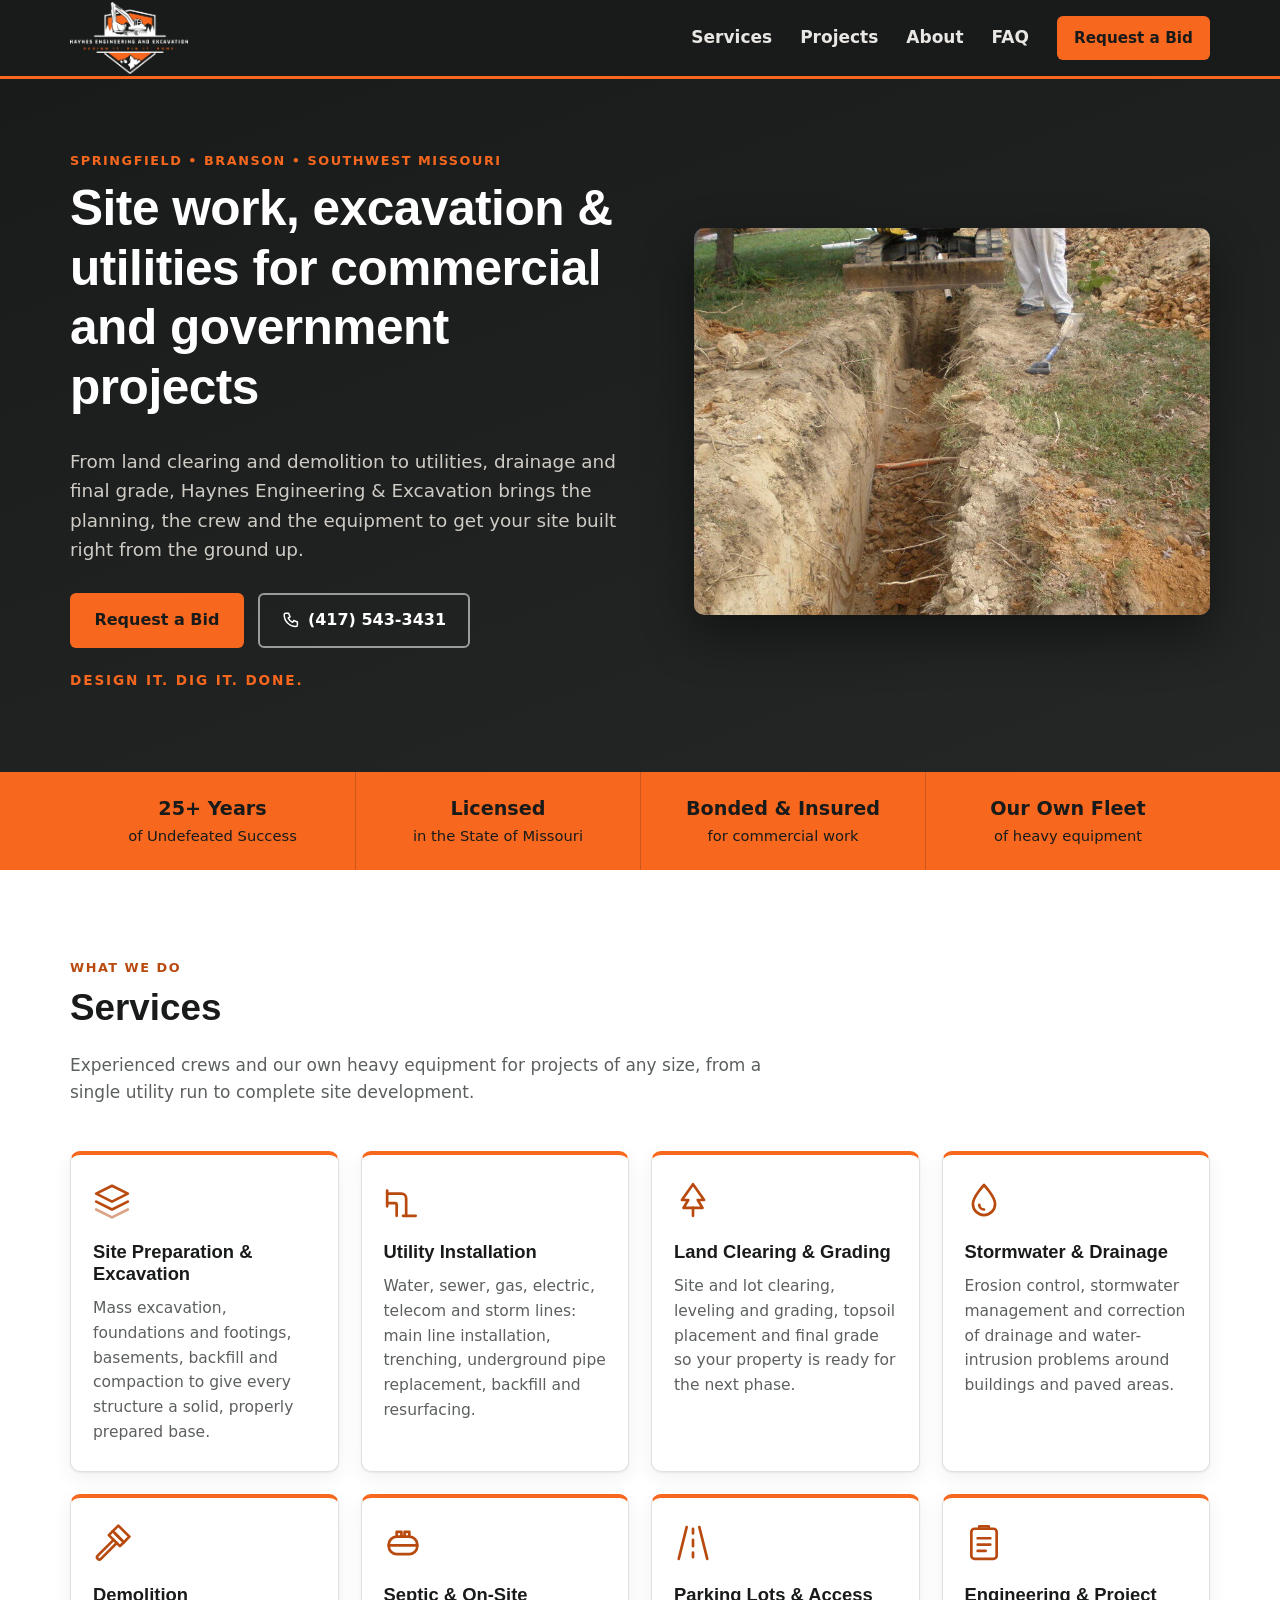
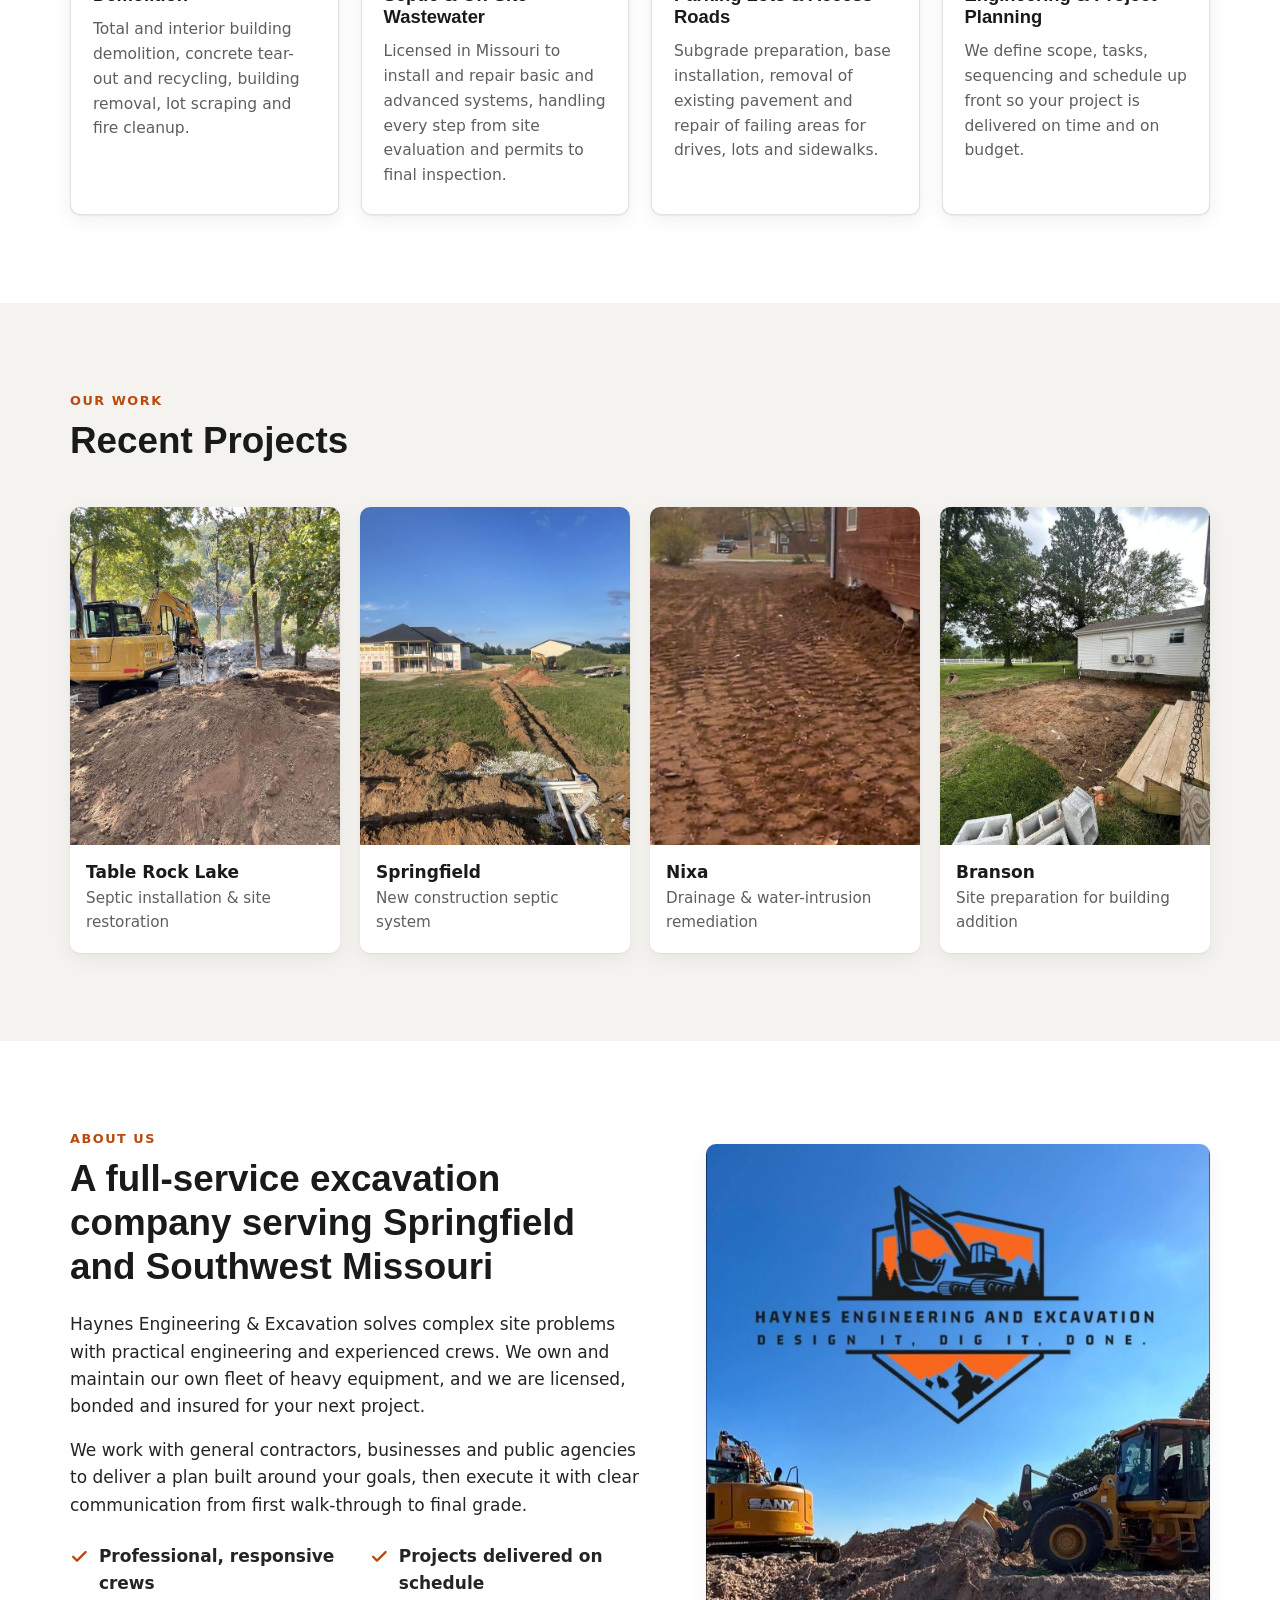
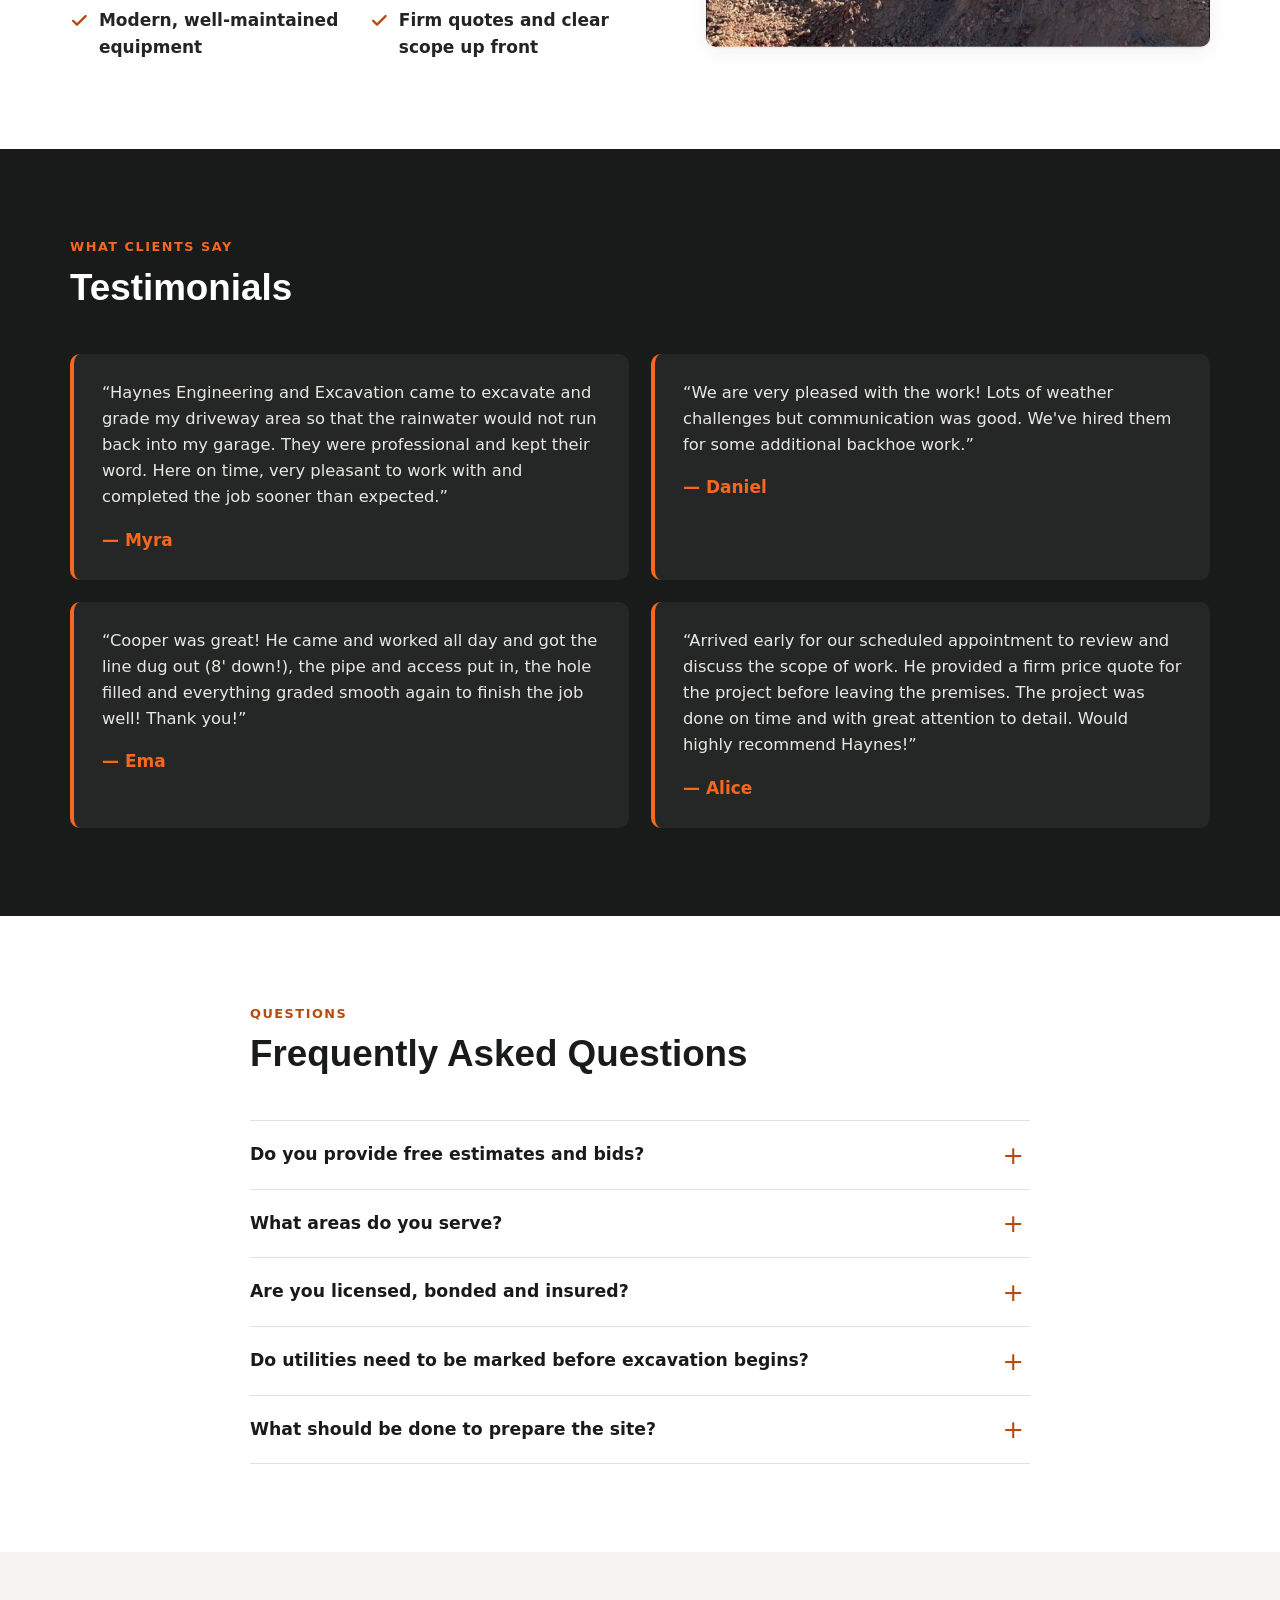
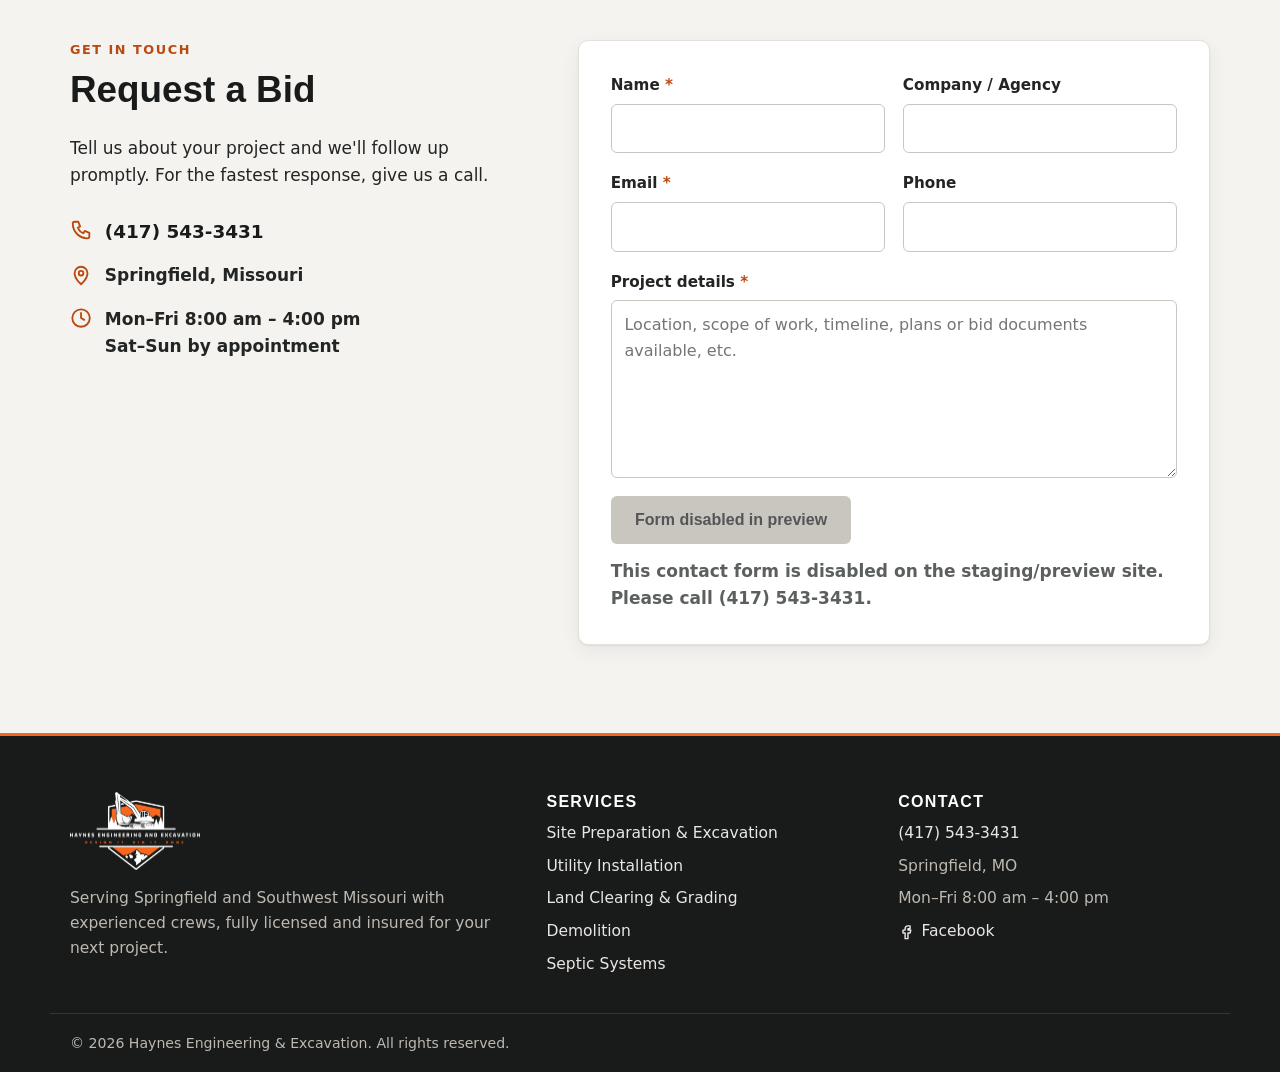
==== site/index.html @ ec3be691 "Replace README with public company profile; keep internal notes out of public files Operations notes" ====
<!doctype html>
<html lang="en">
<head>
  <meta charset="utf-8">
  <meta name="viewport" content="width=device-width, initial-scale=1">
  <!-- STAGING_HEAD -->
  <title>Haynes Engineering &amp; Excavation | Commercial Site Work &amp; Excavation, Springfield MO</title>
  <meta name="description" content="Haynes Engineering &amp; Excavation provides commercial and government site preparation, excavation, utility installation, demolition, grading, drainage and septic systems in Springfield, Branson and Southwest Missouri.">
  <link rel="canonical" href="https://haynes2e.com/">
  <meta property="og:type" content="website">
  <meta property="og:title" content="Haynes Engineering &amp; Excavation">
  <meta property="og:description" content="Commercial and government site work, excavation and utilities in Southwest Missouri. Design it. Dig it. Done.">
  <meta property="og:url" content="https://haynes2e.com/">
  <meta property="og:image" content="https://haynes2e.com/assets/img/og-image.jpg">
  <meta name="theme-color" content="#191b1a">
  <link rel="icon" href="favicon.png" type="image/png">
  <link rel="apple-touch-icon" href="assets/img/apple-touch-icon.png">
  <link rel="stylesheet" href="assets/css/style.css">
  <script type="application/ld+json">
  {
    "@context": "https://schema.org",
    "@type": "GeneralContractor",
    "name": "Haynes Engineering & Excavation",
    "url": "https://haynes2e.com/",
    "logo": "https://haynes2e.com/assets/img/logo.png",
    "telephone": "+1-417-543-3431",
    "address": {"@type": "PostalAddress", "addressLocality": "Springfield", "addressRegion": "MO", "addressCountry": "US"},
    "areaServed": ["Springfield, MO", "Branson, MO", "Southwest Missouri"],
    "openingHours": "Mo-Fr 08:00-16:00",
    "sameAs": ["https://www.facebook.com/eliteconstructionandexcavation"]
  }
  </script>
</head>
<body>
<!-- STAGING_BANNER -->
<a class="skip-link" href="#main">Skip to content</a>

<svg width="0" height="0" style="position:absolute" aria-hidden="true">
  <defs>
    <symbol id="i-layers" viewBox="0 0 24 24"><path d="M12 3 2 8l10 5 10-5-10-5Z"/><path d="m2 13 10 5 10-5"/><path d="m2 18 10 5 10-5" opacity=".5"/></symbol>
    <symbol id="i-pipe" viewBox="0 0 24 24"><path d="M2 8h9a3 3 0 0 1 3 3v11"/><path d="M2 14h5a1 1 0 0 1 1 1v7"/><path d="M2 6v10M12 22h8"/></symbol>
    <symbol id="i-tree" viewBox="0 0 24 24"><path d="M12 2 5 12h4l-3 5h12l-3-5h4L12 2Z"/><path d="M12 17v5"/></symbol>
    <symbol id="i-drop" viewBox="0 0 24 24"><path d="M12 2.5S5 10 5 14.5a7 7 0 0 0 14 0C19 10 12 2.5 12 2.5Z"/><path d="M9 15a3 3 0 0 0 3 3"/></symbol>
    <symbol id="i-hammer" viewBox="0 0 24 24"><path d="m14 6 4 4"/><path d="M12.5 4.5 16 1l7 7-3.5 3.5"/><path d="M12.5 4.5 19.5 11.5 17 14 10 7Z"/><path d="M13 10 3 20a1.4 1.4 0 0 0 2 2l10-10"/></symbol>
    <symbol id="i-tank" viewBox="0 0 24 24"><rect x="3" y="8" width="18" height="11" rx="5"/><path d="M8 8V5h3v3M13 8V5h3v3M3 13.5h18"/></symbol>
    <symbol id="i-road" viewBox="0 0 24 24"><path d="M8 2 3 22M16 2l5 20M12 3v3M12 10v4M12 18v3"/></symbol>
    <symbol id="i-plan" viewBox="0 0 24 24"><rect x="4" y="3" width="16" height="19" rx="2"/><path d="M9 3V1.5h6V3M8 9h8M8 13h8M8 17h5"/></symbol>
    <symbol id="i-phone" viewBox="0 0 24 24"><path d="M5 3h4l2 5-2.5 1.5a11 11 0 0 0 6 6L16 13l5 2v4a2 2 0 0 1-2 2A16 16 0 0 1 3 5a2 2 0 0 1 2-2Z"/></symbol>
    <symbol id="i-pin" viewBox="0 0 24 24"><path d="M12 22s7-6.5 7-12a7 7 0 0 0-14 0c0 5.5 7 12 7 12Z"/><circle cx="12" cy="10" r="2.5"/></symbol>
    <symbol id="i-clock" viewBox="0 0 24 24"><circle cx="12" cy="12" r="9.5"/><path d="M12 6.5V12l3.5 2"/></symbol>
    <symbol id="i-check" viewBox="0 0 24 24"><path d="m4 12.5 5 5L20 6.5"/></symbol>
    <symbol id="i-fb" viewBox="0 0 24 24"><path d="M14 8h3V4h-3a4 4 0 0 0-4 4v2H7v4h3v8h4v-8h3l1-4h-4V8Z"/></symbol>
  </defs>
</svg>

<header class="site-header">
  <div class="container header-inner">
    <a class="brand" href="./" aria-label="Haynes Engineering &amp; Excavation home">
      <img src="assets/img/logo-light.png" alt="Haynes Engineering and Excavation" width="160" height="96">
    </a>
    <button class="nav-toggle" aria-expanded="false" aria-controls="site-nav">
      <span class="sr-only">Menu</span><span class="bar"></span><span class="bar"></span><span class="bar"></span>
    </button>
    <nav id="site-nav" class="site-nav" aria-label="Main">
      <a href="#services">Services</a>
      <a href="#projects">Projects</a>
      <a href="#about">About</a>
      <a href="#faq">FAQ</a>
      <a href="#contact" class="btn btn-primary btn-sm">Request a Bid</a>
    </nav>
  </div>
</header>

<main id="main">

  <section class="hero">
    <div class="container hero-inner">
      <div class="hero-copy">
        <p class="eyebrow">Springfield &bull; Branson &bull; Southwest Missouri</p>
        <h1>Site work, excavation &amp; utilities for commercial and government projects</h1>
        <p class="lead">From land clearing and demolition to utilities, drainage and final grade, Haynes Engineering &amp; Excavation brings the planning, the crew and the equipment to get your site built right from the ground up.</p>
        <div class="hero-actions">
          <a href="#contact" class="btn btn-primary">Request a Bid</a>
          <a href="tel:+14175433431" class="btn btn-outline"><svg class="icon"><use href="#i-phone"/></svg>(417) 543-3431</a>
        </div>
        <p class="tagline">Design it. Dig it. Done.</p>
      </div>
      <figure class="hero-media">
        <img src="assets/img/utility-trench.jpg" alt="Haynes crew installing an underground utility line in an excavated trench" width="1000" height="623">
      </figure>
    </div>
  </section>

  <section class="stats" aria-label="Company highlights">
    <div class="container stats-grid">
      <div><strong>25+ Years</strong><span>of Undefeated Success</span></div>
      <div><strong>Licensed</strong><span>in the State of Missouri</span></div>
      <div><strong>Bonded &amp; Insured</strong><span>for commercial work</span></div>
      <div><strong>Our Own Fleet</strong><span>of heavy equipment</span></div>
    </div>
  </section>

  <section id="services" class="section">
    <div class="container">
      <header class="section-head">
        <p class="eyebrow">What We Do</p>
        <h2>Services</h2>
        <p>Experienced crews and our own heavy equipment for projects of any size, from a single utility run to complete site development.</p>
      </header>
      <div class="cards">
        <article class="card">
          <svg class="card-icon"><use href="#i-layers"/></svg>
          <h3>Site Preparation &amp; Excavation</h3>
          <p>Mass excavation, foundations and footings, basements, backfill and compaction to give every structure a solid, properly prepared base.</p>
        </article>
        <article class="card">
          <svg class="card-icon"><use href="#i-pipe"/></svg>
          <h3>Utility Installation</h3>
          <p>Water, sewer, gas, electric, telecom and storm lines: main line installation, trenching, underground pipe replacement, backfill and resurfacing.</p>
        </article>
        <article class="card">
          <svg class="card-icon"><use href="#i-tree"/></svg>
          <h3>Land Clearing &amp; Grading</h3>
          <p>Site and lot clearing, leveling and grading, topsoil placement and final grade so your property is ready for the next phase.</p>
        </article>
        <article class="card">
          <svg class="card-icon"><use href="#i-drop"/></svg>
          <h3>Stormwater &amp; Drainage</h3>
          <p>Erosion control, stormwater management and correction of drainage and water-intrusion problems around buildings and paved areas.</p>
        </article>
        <article class="card">
          <svg class="card-icon"><use href="#i-hammer"/></svg>
          <h3>Demolition</h3>
          <p>Total and interior building demolition, concrete tear-out and recycling, building removal, lot scraping and fire cleanup.</p>
        </article>
        <article class="card">
          <svg class="card-icon"><use href="#i-tank"/></svg>
          <h3>Septic &amp; On-Site Wastewater</h3>
          <p>Licensed in Missouri to install and repair basic and advanced systems, handling every step from site evaluation and permits to final inspection.</p>
        </article>
        <article class="card">
          <svg class="card-icon"><use href="#i-road"/></svg>
          <h3>Parking Lots &amp; Access Roads</h3>
          <p>Subgrade preparation, base installation, removal of existing pavement and repair of failing areas for drives, lots and sidewalks.</p>
        </article>
        <article class="card">
          <svg class="card-icon"><use href="#i-plan"/></svg>
          <h3>Engineering &amp; Project Planning</h3>
          <p>We define scope, tasks, sequencing and schedule up front so your project is delivered on time and on budget.</p>
        </article>
      </div>
    </div>
  </section>

  <section id="projects" class="section section-alt">
    <div class="container">
      <header class="section-head">
        <p class="eyebrow">Our Work</p>
        <h2>Recent Projects</h2>
      </header>
      <div class="projects">
        <figure class="project">
          <img src="assets/img/project-table-rock-lake.jpg" alt="Excavator preparing a lakeside site at Table Rock Lake" width="675" height="900" loading="lazy">
          <figcaption><strong>Table Rock Lake</strong><span>Septic installation &amp; site restoration</span></figcaption>
        </figure>
        <figure class="project">
          <img src="assets/img/project-springfield-septic.jpg" alt="Trench and piping for a new construction septic system in Springfield" width="675" height="900" loading="lazy">
          <figcaption><strong>Springfield</strong><span>New construction septic system</span></figcaption>
        </figure>
        <figure class="project">
          <img src="assets/img/project-nixa-drainage.jpg" alt="Regraded soil along a building foundation to correct drainage in Nixa" width="862" height="518" loading="lazy">
          <figcaption><strong>Nixa</strong><span>Drainage &amp; water-intrusion remediation</span></figcaption>
        </figure>
        <figure class="project">
          <img src="assets/img/project-branson-site-prep.jpg" alt="Excavated pad prepared for a building addition in Branson" width="675" height="900" loading="lazy">
          <figcaption><strong>Branson</strong><span>Site preparation for building addition</span></figcaption>
        </figure>
      </div>
    </div>
  </section>

  <section id="about" class="section">
    <div class="container about">
      <div class="about-copy">
        <p class="eyebrow">About Us</p>
        <h2>A full-service excavation company serving Springfield and Southwest Missouri</h2>
        <p>Haynes Engineering &amp; Excavation solves complex site problems with practical engineering and experienced crews. We own and maintain our own fleet of heavy equipment, and we are licensed, bonded and insured for your next project.</p>
        <p>We work with general contractors, businesses and public agencies to deliver a plan built around your goals, then execute it with clear communication from first walk-through to final grade.</p>
        <ul class="checklist">
          <li><svg class="icon"><use href="#i-check"/></svg>Professional, responsive crews</li>
          <li><svg class="icon"><use href="#i-check"/></svg>Projects delivered on schedule</li>
          <li><svg class="icon"><use href="#i-check"/></svg>Modern, well-maintained equipment</li>
          <li><svg class="icon"><use href="#i-check"/></svg>Firm quotes and clear scope up front</li>
        </ul>
      </div>
      <figure class="about-media">
        <img src="assets/img/about-crew.jpg" alt="Haynes Engineering and Excavation equipment on a job site" width="900" height="898" loading="lazy">
      </figure>
    </div>
  </section>


  <section class="section section-dark">
    <div class="container">
      <header class="section-head">
        <p class="eyebrow">What Clients Say</p>
        <h2>Testimonials</h2>
      </header>
      <div class="quotes">
        <blockquote>
          <p>Haynes Engineering and Excavation came to excavate and grade my driveway area so that the rainwater would not run back into my garage. They were professional and kept their word. Here on time, very pleasant to work with and completed the job sooner than expected.</p>
          <footer>Myra</footer>
        </blockquote>
        <blockquote>
          <p>We are very pleased with the work! Lots of weather challenges but communication was good. We've hired them for some additional backhoe work.</p>
          <footer>Daniel</footer>
        </blockquote>
        <blockquote>
          <p>Cooper was great! He came and worked all day and got the line dug out (8' down!), the pipe and access put in, the hole filled and everything graded smooth again to finish the job well! Thank you!</p>
          <footer>Ema</footer>
        </blockquote>
        <blockquote>
          <p>Arrived early for our scheduled appointment to review and discuss the scope of work. He provided a firm price quote for the project before leaving the premises. The project was done on time and with great attention to detail. Would highly recommend Haynes!</p>
          <footer>Alice</footer>
        </blockquote>
      </div>
    </div>
  </section>

  <section id="faq" class="section">
    <div class="container narrow">
      <header class="section-head">
        <p class="eyebrow">Questions</p>
        <h2>Frequently Asked Questions</h2>
      </header>
      <details>
        <summary>Do you provide free estimates and bids?</summary>
        <p>Yes. We'll review your plans or walk the site, help define what's needed and how long it will take, and provide a firm quote.</p>
      </details>
      <details>
        <summary>What areas do you serve?</summary>
        <p>We're based in Springfield, Missouri and work throughout Springfield, Branson and the surrounding counties of Southwest Missouri.</p>
      </details>
      <details>
        <summary>Are you licensed, bonded and insured?</summary>
        <p>Yes. We are licensed in the State of Missouri, including for basic and advanced septic systems, and we are bonded and insured.</p>
      </details>
      <details>
        <summary>Do utilities need to be marked before excavation begins?</summary>
        <p>We coordinate utility locates through Missouri 811 before any digging. Private utilities that 811 does not mark, such as private electric, irrigation or low-voltage lines, should be identified by the property owner. Let us know about them ahead of time so the project stays on schedule.</p>
      </details>
      <details>
        <summary>What should be done to prepare the site?</summary>
        <p>Make the work area as accessible as possible, remove materials or objects that could be in the way, and share any known underground lines or structures with us before work begins.</p>
      </details>
    </div>
  </section>

  <section id="contact" class="section section-alt">
    <div class="container contact">
      <div class="contact-info">
        <p class="eyebrow">Get In Touch</p>
        <h2>Request a Bid</h2>
        <p>Tell us about your project and we'll follow up promptly. For the fastest response, give us a call.</p>
        <ul class="info-list">
          <li><svg class="icon"><use href="#i-phone"/></svg><a href="tel:+14175433431">(417) 543-3431</a></li>
          <li><svg class="icon"><use href="#i-pin"/></svg>Springfield, Missouri</li>
          <li><svg class="icon"><use href="#i-clock"/></svg><span>Mon&ndash;Fri 8:00 am &ndash; 4:00 pm<br>Sat&ndash;Sun by appointment</span></li>
        </ul>
      </div>

      <form id="contact-form" class="contact-form" action="https://api.web3forms.com/submit" method="POST" data-access-key="__WEB3FORMS_ACCESS_KEY__" novalidate>
        <input type="hidden" name="access_key" value="">
        <input type="hidden" name="subject" value="New inquiry from haynes2e.com">
        <input type="hidden" name="from_name" value="haynes2e.com website">
        <!-- Honeypot: real visitors never see or fill this field. -->
        <div class="hp" aria-hidden="true">
          <label>Leave this empty <input type="checkbox" name="botcheck" tabindex="-1" autocomplete="off"></label>
        </div>

        <div class="field-row">
          <div class="field">
            <label for="f-name">Name <span aria-hidden="true">*</span></label>
            <input id="f-name" name="name" type="text" autocomplete="name" required maxlength="100">
          </div>
          <div class="field">
            <label for="f-company">Company / Agency</label>
            <input id="f-company" name="company" type="text" autocomplete="organization" maxlength="150">
          </div>
        </div>
        <div class="field-row">
          <div class="field">
            <label for="f-email">Email <span aria-hidden="true">*</span></label>
            <input id="f-email" name="email" type="email" autocomplete="email" required maxlength="150">
          </div>
          <div class="field">
            <label for="f-phone">Phone</label>
            <input id="f-phone" name="phone" type="tel" autocomplete="tel" maxlength="30">
          </div>
        </div>
        <div class="field">
          <label for="f-message">Project details <span aria-hidden="true">*</span></label>
          <textarea id="f-message" name="message" rows="6" required maxlength="5000" placeholder="Location, scope of work, timeline, plans or bid documents available, etc."></textarea>
        </div>
        <button type="submit" class="btn btn-primary">Send Message</button>
        <p class="form-status" role="status" aria-live="polite"></p>
      </form>
    </div>
  </section>

</main>

<footer class="site-footer">
  <div class="container footer-inner">
    <div>
      <img src="assets/img/logo-light.png" alt="Haynes Engineering and Excavation" width="140" height="84" loading="lazy">
      <p>Serving Springfield and Southwest Missouri with experienced crews, fully licensed and insured for your next project.</p>
    </div>
    <div>
      <h3>Services</h3>
      <ul>
        <li><a href="#services">Site Preparation &amp; Excavation</a></li>
        <li><a href="#services">Utility Installation</a></li>
        <li><a href="#services">Land Clearing &amp; Grading</a></li>
        <li><a href="#services">Demolition</a></li>
        <li><a href="#services">Septic Systems</a></li>
      </ul>
    </div>
    <div>
      <h3>Contact</h3>
      <ul>
        <li><a href="tel:+14175433431">(417) 543-3431</a></li>
        <li>Springfield, MO</li>
        <li>Mon&ndash;Fri 8:00 am &ndash; 4:00 pm</li>
        <li><a href="https://www.facebook.com/eliteconstructionandexcavation" rel="noopener" target="_blank"><svg class="icon"><use href="#i-fb"/></svg>Facebook</a></li>
      </ul>
    </div>
  </div>
  <div class="container footer-bottom">
    <p>&copy; <span id="year">2026</span> Haynes Engineering &amp; Excavation. All rights reserved.</p>
  </div>
</footer>

<script src="assets/js/main.js" defer></script>
</body>
</html>
---- site/assets/css/style.css ----
/* Haynes Engineering & Excavation */
:root {
  --orange: #f7671e;
  --orange-dark: #b94a0f;     /* accessible orange for text on light backgrounds */
  --charcoal: #191b1a;
  --charcoal-2: #242725;
  --ink: #222524;
  --muted: #5b605d;
  --line: #e3e1dc;
  --bg: #ffffff;
  --bg-alt: #f5f3ef;
  --radius: 10px;
  --shadow: 0 1px 2px rgba(0,0,0,.06), 0 6px 20px rgba(0,0,0,.06);
  --font: system-ui, -apple-system, "Segoe UI", Roboto, "Helvetica Neue", Arial, sans-serif;
  --font-head: "Segoe UI", Roboto, "Helvetica Neue", Arial, system-ui, sans-serif;
}

*, *::before, *::after { box-sizing: border-box; }
html { scroll-behavior: smooth; scroll-padding-top: 84px; -webkit-text-size-adjust: 100%; }
body {
  margin: 0;
  font-family: var(--font);
  font-size: 1.0625rem;
  line-height: 1.6;
  color: var(--ink);
  background: var(--bg);
}
img { max-width: 100%; height: auto; display: block; }
a { color: var(--orange-dark); }
a:hover { color: var(--charcoal); }
h1, h2, h3 { font-family: var(--font-head); line-height: 1.2; margin: 0 0 .6em; color: var(--charcoal); }
h1 { font-size: clamp(2rem, 4.2vw, 3.1rem); font-weight: 800; letter-spacing: -.01em; }
h2 { font-size: clamp(1.6rem, 3vw, 2.3rem); font-weight: 800; }
h3 { font-size: 1.15rem; font-weight: 700; }
p { margin: 0 0 1em; }

.container { width: 100%; max-width: 1180px; margin: 0 auto; padding: 0 20px; }
.narrow { max-width: 820px; }
.sr-only, .hp {
  position: absolute !important; width: 1px; height: 1px; padding: 0; margin: -1px;
  overflow: hidden; clip: rect(0 0 0 0); white-space: nowrap; border: 0;
}
.skip-link { position: absolute; left: -9999px; top: 0; background: var(--orange); color: var(--charcoal); padding: 8px 14px; z-index: 100; }
.skip-link:focus { left: 8px; top: 8px; }
:focus-visible { outline: 3px solid var(--orange); outline-offset: 2px; }

.icon { width: 1.1em; height: 1.1em; flex: none; fill: none; stroke: currentColor; stroke-width: 2; stroke-linecap: round; stroke-linejoin: round; vertical-align: -.15em; }

/* Buttons */
.btn {
  display: inline-flex; align-items: center; gap: .5em;
  padding: .8em 1.4em; border-radius: 6px; border: 2px solid transparent;
  font-weight: 700; font-size: 1rem; text-decoration: none; cursor: pointer;
  transition: background-color .15s, color .15s, border-color .15s;
}
.btn-sm { padding: .5em 1em; font-size: .95rem; }
.btn-primary { background: var(--orange); color: var(--charcoal); }
.btn-primary:hover { background: #ff8240; color: var(--charcoal); }
.btn-primary:disabled { background: #c9c6c0; color: #555; cursor: not-allowed; }
.btn-outline { border-color: rgba(255,255,255,.55); color: #fff; }
.btn-outline:hover { border-color: #fff; background: rgba(255,255,255,.08); color: #fff; }
.btn-outline-dark { border-color: var(--charcoal); color: var(--charcoal); }

.eyebrow {
  text-transform: uppercase; letter-spacing: .12em; font-size: .8rem; font-weight: 700;
  color: var(--orange-dark); margin-bottom: .6em;
}

/* Header */
.site-header {
  position: sticky; top: 0; z-index: 50;
  background: var(--charcoal); border-bottom: 3px solid var(--orange);
}
.header-inner { display: flex; align-items: center; justify-content: space-between; min-height: 76px; gap: 16px; }
.brand img { width: 118px; height: auto; }
.site-nav { display: flex; align-items: center; gap: 28px; }
.site-nav a:not(.btn) { color: #e9e7e3; text-decoration: none; font-weight: 600; }
.site-nav a:not(.btn):hover { color: var(--orange); }
.nav-toggle { display: none; background: none; border: 0; padding: 10px; cursor: pointer; }
.nav-toggle .bar { display: block; width: 26px; height: 3px; margin: 5px 0; background: #fff; border-radius: 2px; transition: transform .2s, opacity .2s; }
.nav-toggle[aria-expanded="true"] .bar:nth-child(2) { transform: translateY(8px) rotate(45deg); }
.nav-toggle[aria-expanded="true"] .bar:nth-child(3) { opacity: 0; }
.nav-toggle[aria-expanded="true"] .bar:nth-child(4) { transform: translateY(-8px) rotate(-45deg); }

/* Hero */
.hero { background: linear-gradient(160deg, var(--charcoal) 0%, var(--charcoal-2) 100%); color: #e9e7e3; padding: 72px 0 80px; }
.hero h1 { color: #fff; }
.hero .eyebrow { color: var(--orange); }
.hero-inner { display: grid; grid-template-columns: 1.1fr 1fr; gap: 56px; align-items: center; }
.lead { font-size: 1.15rem; color: #cfccc6; max-width: 38em; }
.hero-actions { display: flex; flex-wrap: wrap; gap: 14px; margin: 28px 0 22px; }
.tagline { font-weight: 700; letter-spacing: .14em; text-transform: uppercase; font-size: .85rem; color: var(--orange); margin: 0; }
.hero-media { margin: 0; }
.hero-media img { border-radius: var(--radius); box-shadow: 0 20px 50px rgba(0,0,0,.45); aspect-ratio: 4/3; object-fit: cover; width: 100%; }

/* Stats */
.stats { background: var(--orange); color: var(--charcoal); }
.stats-grid { display: grid; grid-template-columns: repeat(4, 1fr); }
.stats-grid > div { padding: 22px 16px; text-align: center; display: flex; flex-direction: column; }
.stats-grid > div + div { border-left: 1px solid rgba(25,27,26,.2); }
.stats strong { font-size: 1.2rem; font-weight: 800; }
.stats span { font-size: .92rem; }

/* Sections */
.section { padding: 88px 0; }
.section-alt { background: var(--bg-alt); }
.section-dark { background: var(--charcoal); color: #dedbd5; }
.section-dark h2 { color: #fff; }
.section-dark .eyebrow { color: var(--orange); }
.section-head { max-width: 720px; margin-bottom: 44px; }
.section-head p:last-child { color: var(--muted); }
.section-dark .section-head p:last-child { color: #bdb9b2; }

/* Service cards */
.cards { display: grid; grid-template-columns: repeat(4, 1fr); gap: 22px; }
.card {
  background: #fff; border: 1px solid var(--line); border-top: 4px solid var(--orange);
  border-radius: var(--radius); padding: 26px 22px; box-shadow: var(--shadow);
}
.card-icon { width: 38px; height: 38px; fill: none; stroke: var(--orange-dark); stroke-width: 1.7; stroke-linecap: round; stroke-linejoin: round; margin-bottom: 14px; }
.card p { color: var(--muted); font-size: .97rem; margin: 0; }

/* Projects */
.projects { display: grid; grid-template-columns: repeat(4, 1fr); gap: 20px; }
.project { margin: 0; background: #fff; border-radius: var(--radius); overflow: hidden; box-shadow: var(--shadow); }
.project img { aspect-ratio: 4/5; object-fit: cover; width: 100%; }
.project figcaption { padding: 14px 16px 18px; display: flex; flex-direction: column; }
.project figcaption strong { color: var(--charcoal); }
.project figcaption span { color: var(--muted); font-size: .95rem; }

/* About */
.about { display: grid; grid-template-columns: 1.15fr 1fr; gap: 56px; align-items: center; }
.about-media { margin: 0; }
.about-media img { border-radius: var(--radius); box-shadow: var(--shadow); }
.checklist { list-style: none; padding: 0; margin: 24px 0 0; display: grid; grid-template-columns: 1fr 1fr; gap: 10px 20px; }
.checklist li { display: flex; gap: .6em; align-items: flex-start; font-weight: 600; }
.checklist .icon { color: var(--orange-dark); stroke-width: 3; margin-top: .25em; }

/* Credentials (future) */
.credentials { display: grid; grid-template-columns: repeat(auto-fit, minmax(240px, 1fr)); gap: 16px; margin: 0 0 28px; }
.credentials div { background: #fff; border: 1px solid var(--line); border-radius: var(--radius); padding: 16px 18px; }
.credentials dt { font-weight: 700; font-size: .85rem; text-transform: uppercase; letter-spacing: .06em; color: var(--muted); }
.credentials dd { margin: 4px 0 0; font-weight: 600; }

/* Testimonials */
.quotes { display: grid; grid-template-columns: repeat(2, 1fr); gap: 22px; }
.quotes blockquote {
  margin: 0; padding: 26px 28px; background: var(--charcoal-2);
  border-left: 4px solid var(--orange); border-radius: var(--radius);
}
.quotes p { color: #e9e7e3; font-size: 1.02rem; }
.quotes p::before { content: "\201C"; }
.quotes p::after { content: "\201D"; }
.quotes footer { color: var(--orange); font-weight: 700; }
.quotes footer::before { content: "\2014\00a0"; }

/* FAQ */
details { border-bottom: 1px solid var(--line); }
details:first-of-type { border-top: 1px solid var(--line); }
summary {
  cursor: pointer; list-style: none; padding: 20px 40px 20px 0; position: relative;
  font-weight: 700; font-size: 1.08rem; color: var(--charcoal);
}
summary::-webkit-details-marker { display: none; }
summary::after {
  content: "+"; position: absolute; right: 6px; top: 50%; transform: translateY(-50%);
  font-size: 1.6rem; font-weight: 400; color: var(--orange-dark);
}
details[open] summary::after { content: "\2212"; }
details p { color: var(--muted); padding-right: 40px; }

/* Contact */
.contact { display: grid; grid-template-columns: 1fr 1.4fr; gap: 56px; align-items: start; }
.info-list { list-style: none; padding: 0; margin: 28px 0 0; display: grid; gap: 16px; }
.info-list li { display: flex; gap: .75em; align-items: flex-start; font-weight: 600; }
.info-list .icon { color: var(--orange-dark); width: 1.3em; height: 1.3em; margin-top: .1em; }
.info-list a { color: var(--charcoal); text-decoration: none; font-size: 1.15rem; }
.info-list a:hover { color: var(--orange-dark); }
.contact-form {
  background: #fff; border-radius: var(--radius); padding: 32px; box-shadow: var(--shadow);
  border: 1px solid var(--line);
}
.field-row { display: grid; grid-template-columns: 1fr 1fr; gap: 18px; }
.field { margin-bottom: 18px; display: flex; flex-direction: column; }
.field label { font-weight: 600; font-size: .95rem; margin-bottom: 6px; }
.field label span { color: var(--orange-dark); }
.field input, .field textarea {
  font: inherit; font-size: 1rem; padding: .7em .8em; border: 1px solid #c9c6c0; border-radius: 6px;
  background: #fff; color: var(--ink); width: 100%;
}
.field input:focus, .field textarea:focus { outline: none; border-color: var(--orange-dark); box-shadow: 0 0 0 3px rgba(247,103,30,.25); }
.field textarea { resize: vertical; min-height: 140px; }
.field .invalid { border-color: #b3261e; }
.form-status { margin: 14px 0 0; font-weight: 600; min-height: 1.5em; }
.form-status.ok { color: #1f6f3a; }
.form-status.err { color: #b3261e; }
.form-status.note { color: var(--muted); }

/* Footer */
.site-footer { background: var(--charcoal); color: #bdb9b2; padding: 56px 0 0; font-size: .97rem; border-top: 3px solid var(--orange); }
.footer-inner { display: grid; grid-template-columns: 1.4fr 1fr 1fr; gap: 40px; padding-bottom: 36px; }
.site-footer img { width: 130px; margin-bottom: 16px; }
.site-footer h3 { color: #fff; font-size: 1rem; text-transform: uppercase; letter-spacing: .08em; }
.site-footer ul { list-style: none; padding: 0; margin: 0; display: grid; gap: 8px; }
.site-footer a { color: #e9e7e3; text-decoration: none; display: inline-flex; align-items: center; gap: .4em; }
.site-footer a:hover { color: var(--orange); }
.footer-bottom { border-top: 1px solid #333634; padding: 18px 20px; }
.footer-bottom p { margin: 0; font-size: .88rem; }

/* Staging banner (only injected on the staging site) */
.staging-banner {
  background: repeating-linear-gradient(45deg, #ffd23f, #ffd23f 14px, #f5c400 14px, #f5c400 28px);
  color: #111; text-align: center; font-weight: 700; padding: 8px 16px; font-size: .9rem;
}

/* Responsive */
@media (max-width: 1024px) {
  .cards { grid-template-columns: repeat(2, 1fr); }
  .projects { grid-template-columns: repeat(2, 1fr); }
}
@media (max-width: 860px) {
  .nav-toggle { display: block; }
  .site-nav {
    display: none; position: absolute; left: 0; right: 0; top: 100%;
    flex-direction: column; align-items: stretch; gap: 0;
    background: var(--charcoal); border-bottom: 3px solid var(--orange); padding: 8px 20px 20px;
  }
  .site-nav.open { display: flex; }
  .site-nav a:not(.btn) { padding: 12px 0; border-bottom: 1px solid #333634; }
  .site-nav .btn { margin-top: 14px; justify-content: center; }
  .header-inner { position: relative; }
  .hero { padding: 48px 0 56px; }
  .hero-inner, .about, .contact { grid-template-columns: 1fr; gap: 36px; }
  .stats-grid { grid-template-columns: repeat(2, 1fr); }
  .stats-grid > div:nth-child(3) { border-left: 0; }
  .stats-grid > div:nth-child(n+3) { border-top: 1px solid rgba(25,27,26,.2); }
  .quotes { grid-template-columns: 1fr; }
  .footer-inner { grid-template-columns: 1fr; gap: 28px; }
  .section { padding: 64px 0; }
}
@media (max-width: 560px) {
  .container { padding: 0 16px; }
  .cards, .projects, .checklist, .field-row { grid-template-columns: 1fr; }
  .field-row { gap: 0; }
  .contact-form { padding: 22px 18px; }
  .hero-actions .btn { flex: 1 1 100%; justify-content: center; }
}
@media (prefers-reduced-motion: reduce) {
  html { scroll-behavior: auto; }
  * { transition: none !important; }
}
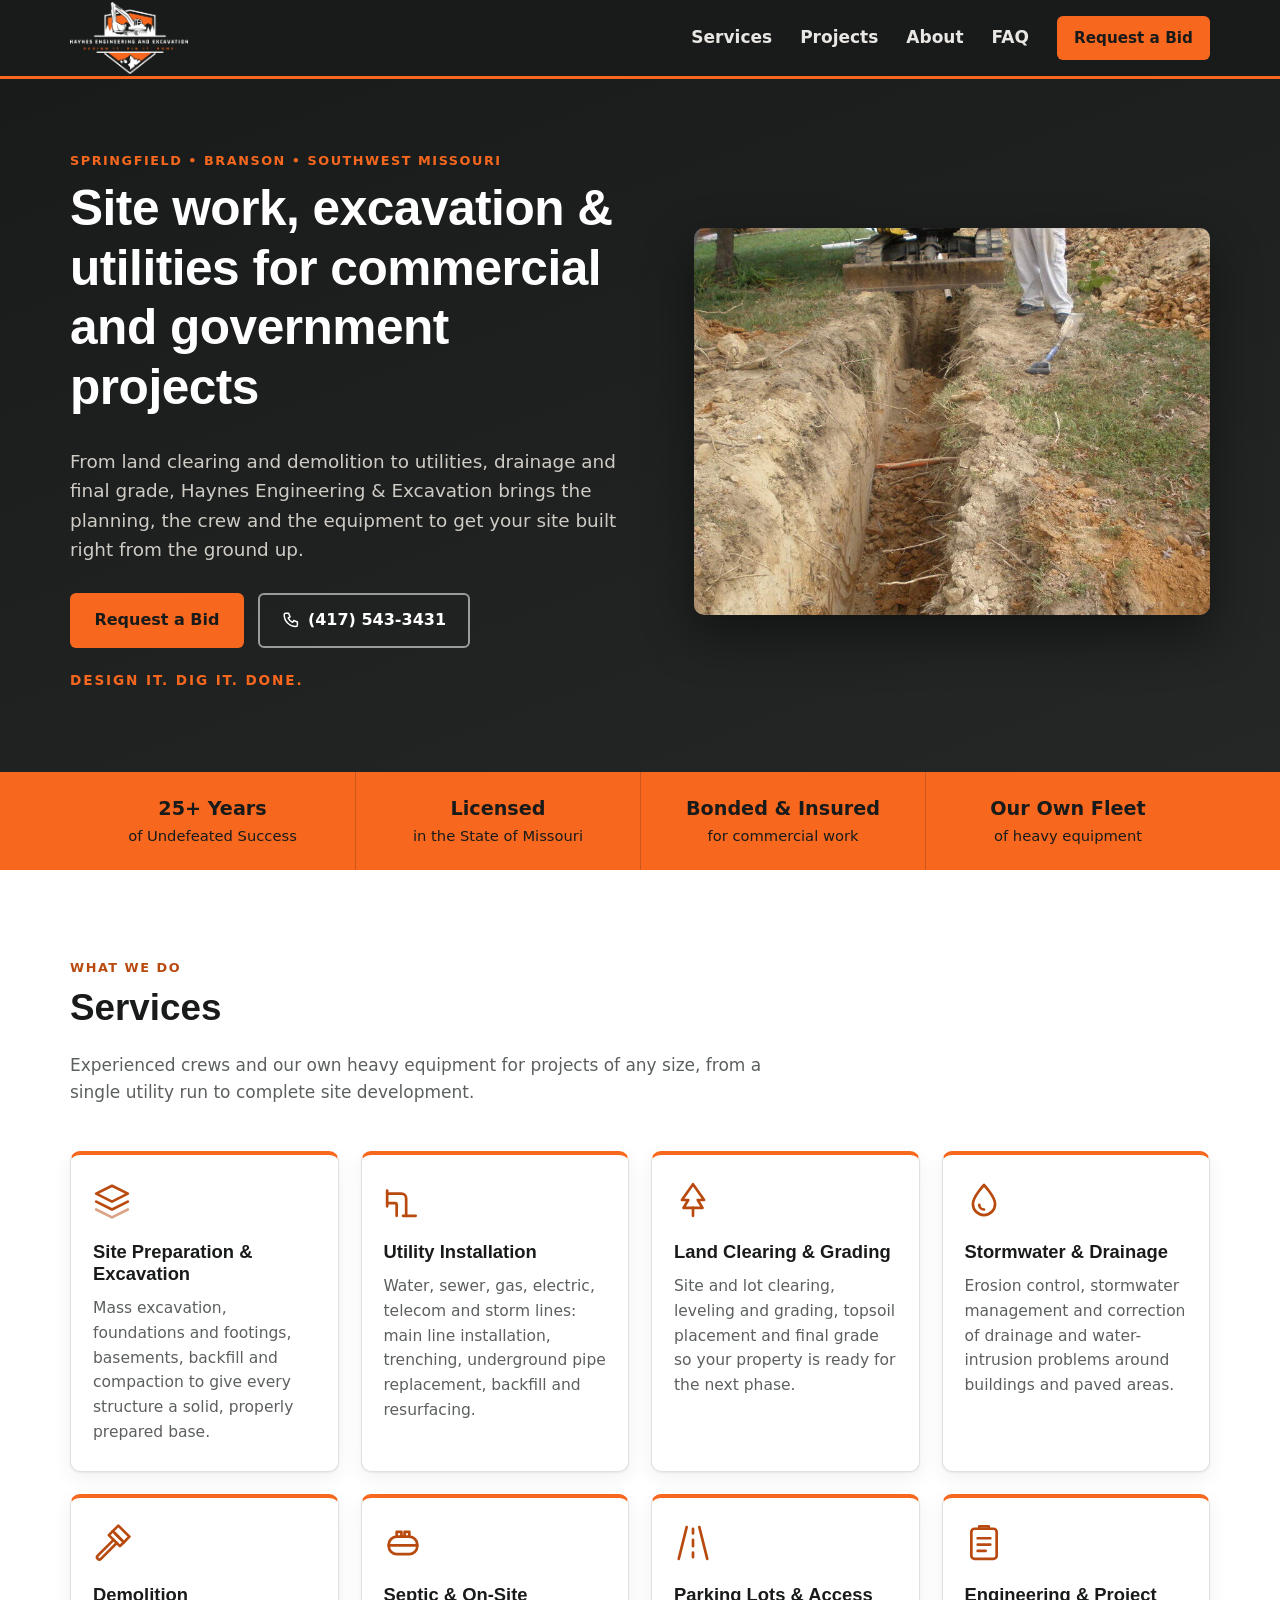
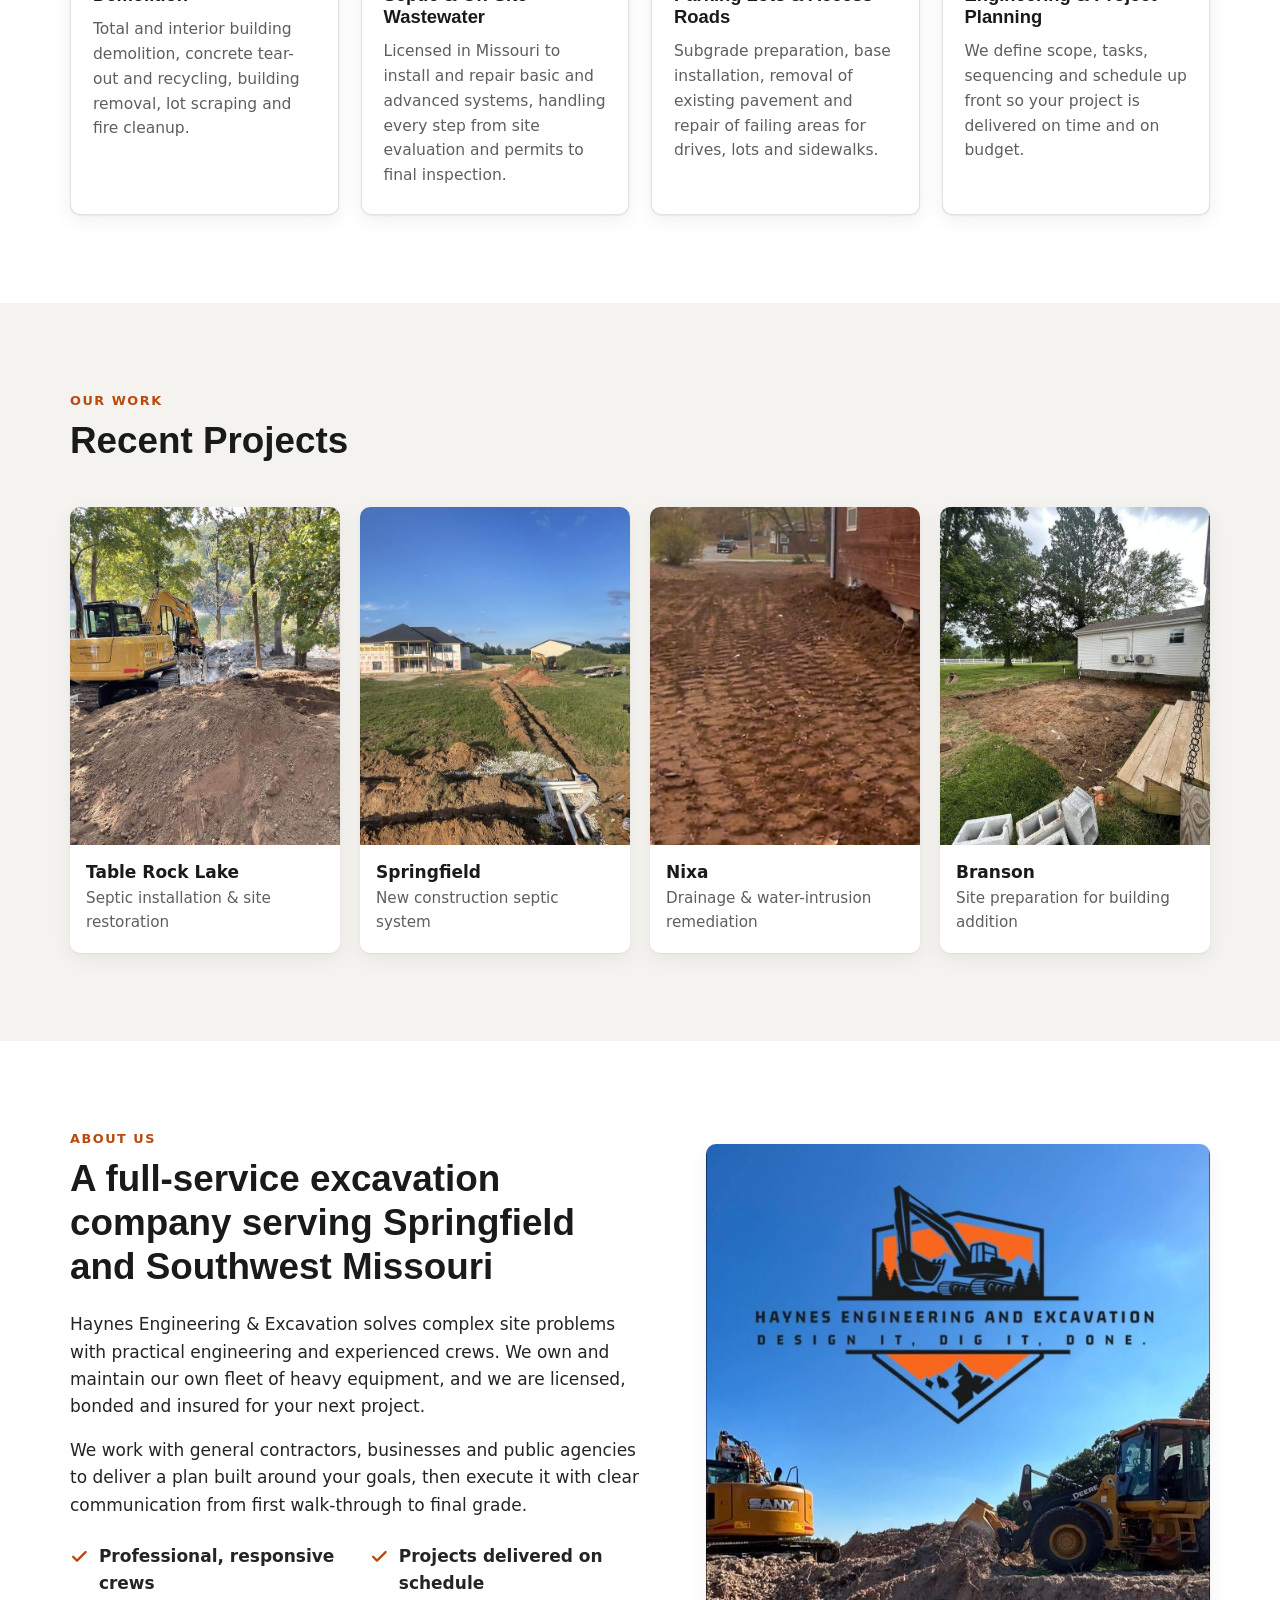
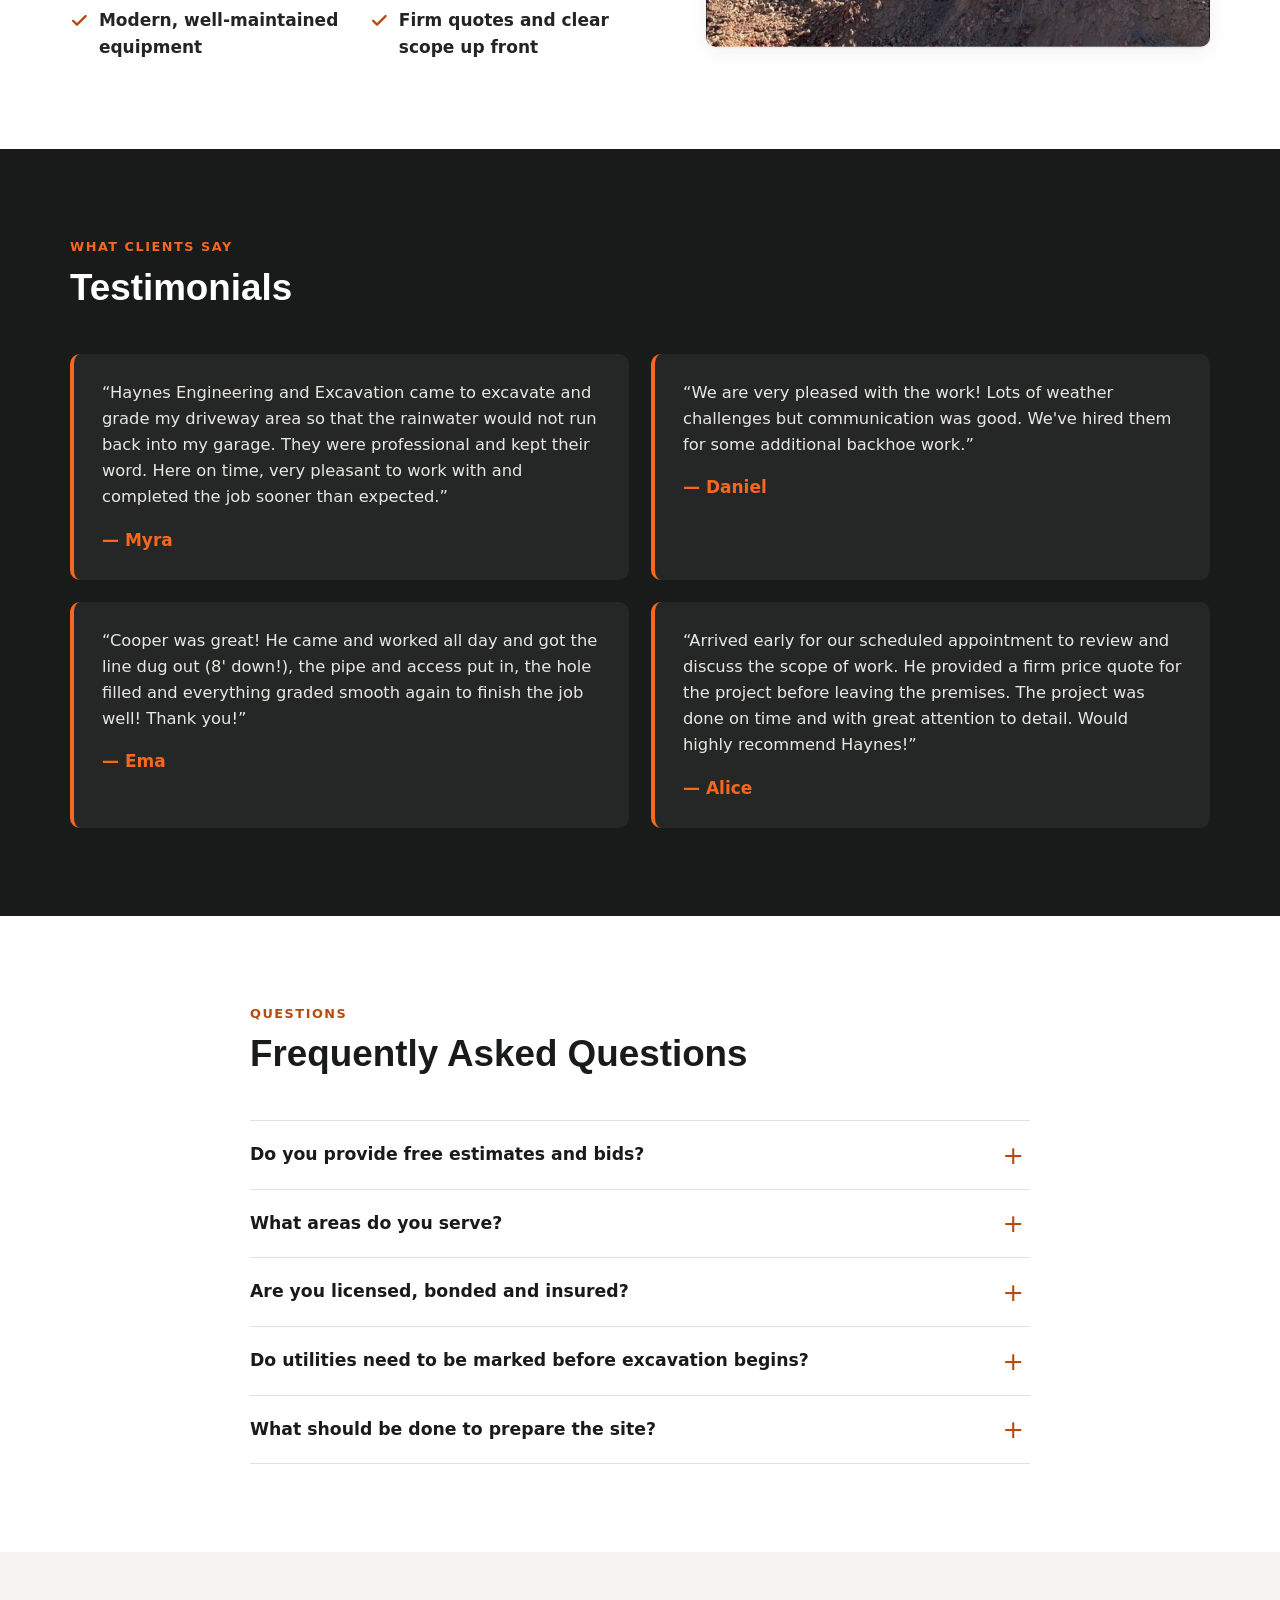
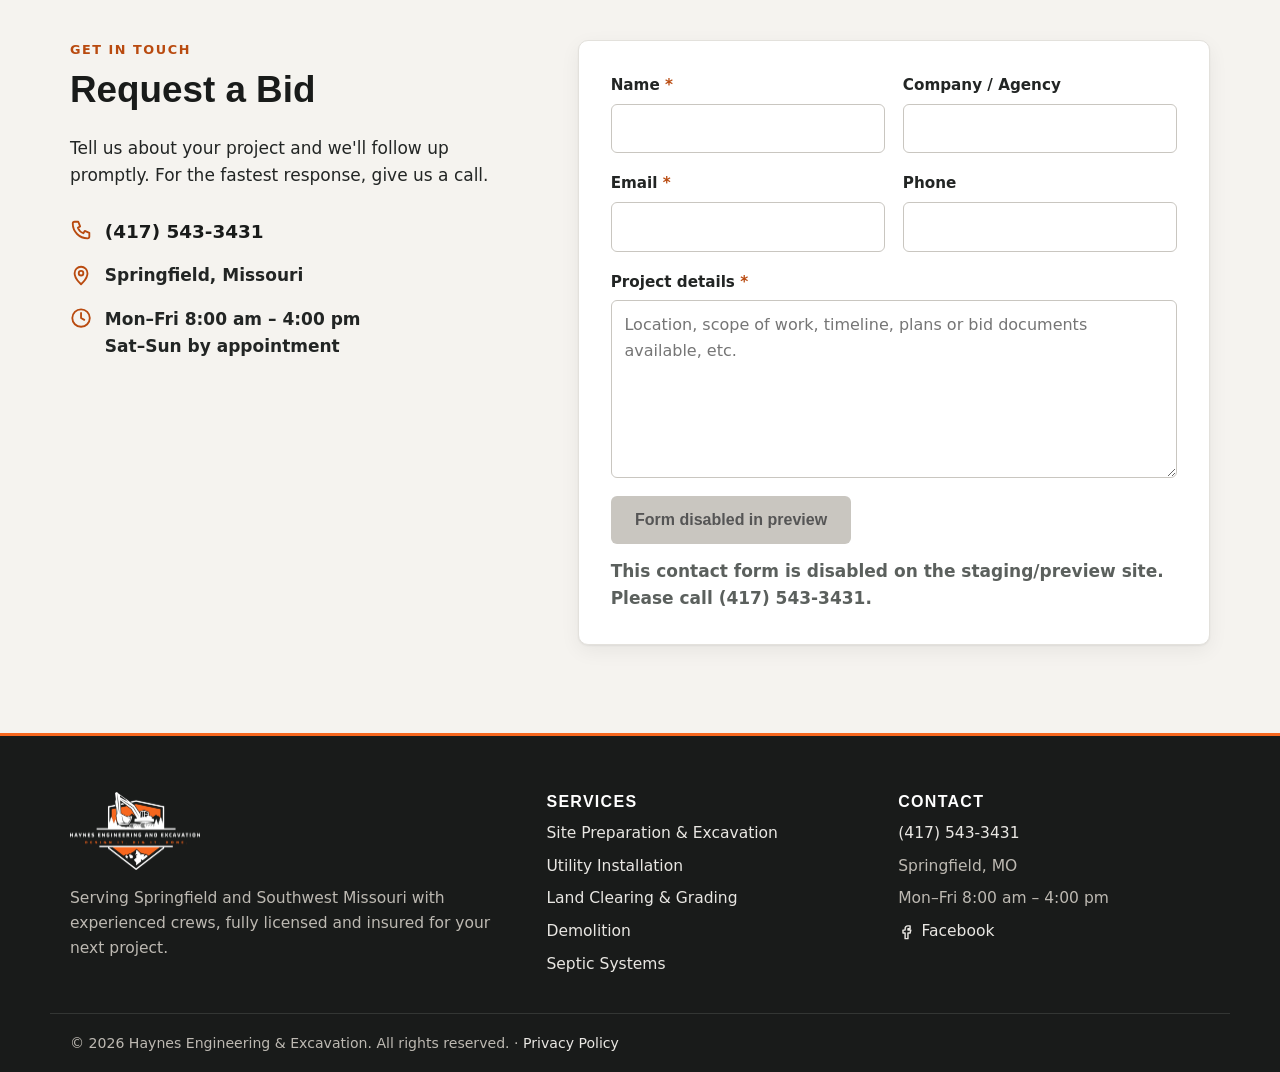
==== commit 9d7700ed: "Add SEO groundwork: sitemap, social cards, privacy page, production-only GA4 - sitemap.xml and Sitem" ====
--- a/site/index.html
+++ b/site/index.html
@@ -4,14 +4,24 @@
   <meta charset="utf-8">
   <meta name="viewport" content="width=device-width, initial-scale=1">
   <!-- STAGING_HEAD -->
+  <!-- GA4 -->
   <title>Haynes Engineering &amp; Excavation | Commercial Site Work &amp; Excavation, Springfield MO</title>
   <meta name="description" content="Haynes Engineering &amp; Excavation provides commercial and government site preparation, excavation, utility installation, demolition, grading, drainage and septic systems in Springfield, Branson and Southwest Missouri.">
   <link rel="canonical" href="https://haynes2e.com/">
   <meta property="og:type" content="website">
+  <meta property="og:site_name" content="Haynes Engineering &amp; Excavation">
+  <meta property="og:locale" content="en_US">
   <meta property="og:title" content="Haynes Engineering &amp; Excavation">
   <meta property="og:description" content="Commercial and government site work, excavation and utilities in Southwest Missouri. Design it. Dig it. Done.">
   <meta property="og:url" content="https://haynes2e.com/">
   <meta property="og:image" content="https://haynes2e.com/assets/img/og-image.jpg">
+  <meta property="og:image:width" content="1200">
+  <meta property="og:image:height" content="630">
+  <meta property="og:image:alt" content="Haynes Engineering and Excavation logo over heavy equipment on a job site">
+  <meta name="twitter:card" content="summary_large_image">
+  <meta name="twitter:title" content="Haynes Engineering &amp; Excavation">
+  <meta name="twitter:description" content="Commercial and government site work, excavation and utilities in Southwest Missouri.">
+  <meta name="twitter:image" content="https://haynes2e.com/assets/img/og-image.jpg">
   <meta name="theme-color" content="#191b1a">
   <link rel="icon" href="favicon.png" type="image/png">
   <link rel="apple-touch-icon" href="assets/img/apple-touch-icon.png">
@@ -337,7 +347,7 @@
     </div>
   </div>
   <div class="container footer-bottom">
-    <p>&copy; <span id="year">2026</span> Haynes Engineering &amp; Excavation. All rights reserved.</p>
+    <p>&copy; <span id="year">2026</span> Haynes Engineering &amp; Excavation. All rights reserved. &middot; <a href="privacy.html">Privacy Policy</a></p>
   </div>
 </footer>
 
--- a/site/assets/css/style.css
+++ b/site/assets/css/style.css
@@ -207,6 +207,13 @@
 .footer-bottom { border-top: 1px solid #333634; padding: 18px 20px; }
 .footer-bottom p { margin: 0; font-size: .88rem; }
 
+/* Simple content pages (privacy) */
+.prose h1 { font-size: clamp(1.9rem, 3.4vw, 2.6rem); }
+.prose h2 { font-size: 1.35rem; margin-top: 1.8em; }
+.prose .muted { color: var(--muted); }
+.site-footer .footer-bottom:first-child { border-top: 0; padding-top: 0; }
+.site-footer:has(.footer-bottom:first-child) { padding-top: 18px; }
+
 /* Staging banner (only injected on the staging site) */
 .staging-banner {
   background: repeating-linear-gradient(45deg, #ffd23f, #ffd23f 14px, #f5c400 14px, #f5c400 28px);
@@ -226,6 +233,9 @@
     background: var(--charcoal); border-bottom: 3px solid var(--orange); padding: 8px 20px 20px;
   }
   .site-nav.open { display: flex; }
+  .site-nav.site-nav-static { display: flex; position: static; flex-direction: row; align-items: center; gap: 16px; padding: 0; border: 0; background: none; }
+  .site-nav.site-nav-static a:not(.btn) { padding: 0; border: 0; }
+  .site-nav.site-nav-static .btn { margin-top: 0; }
   .site-nav a:not(.btn) { padding: 12px 0; border-bottom: 1px solid #333634; }
   .site-nav .btn { margin-top: 14px; justify-content: center; }
   .header-inner { position: relative; }
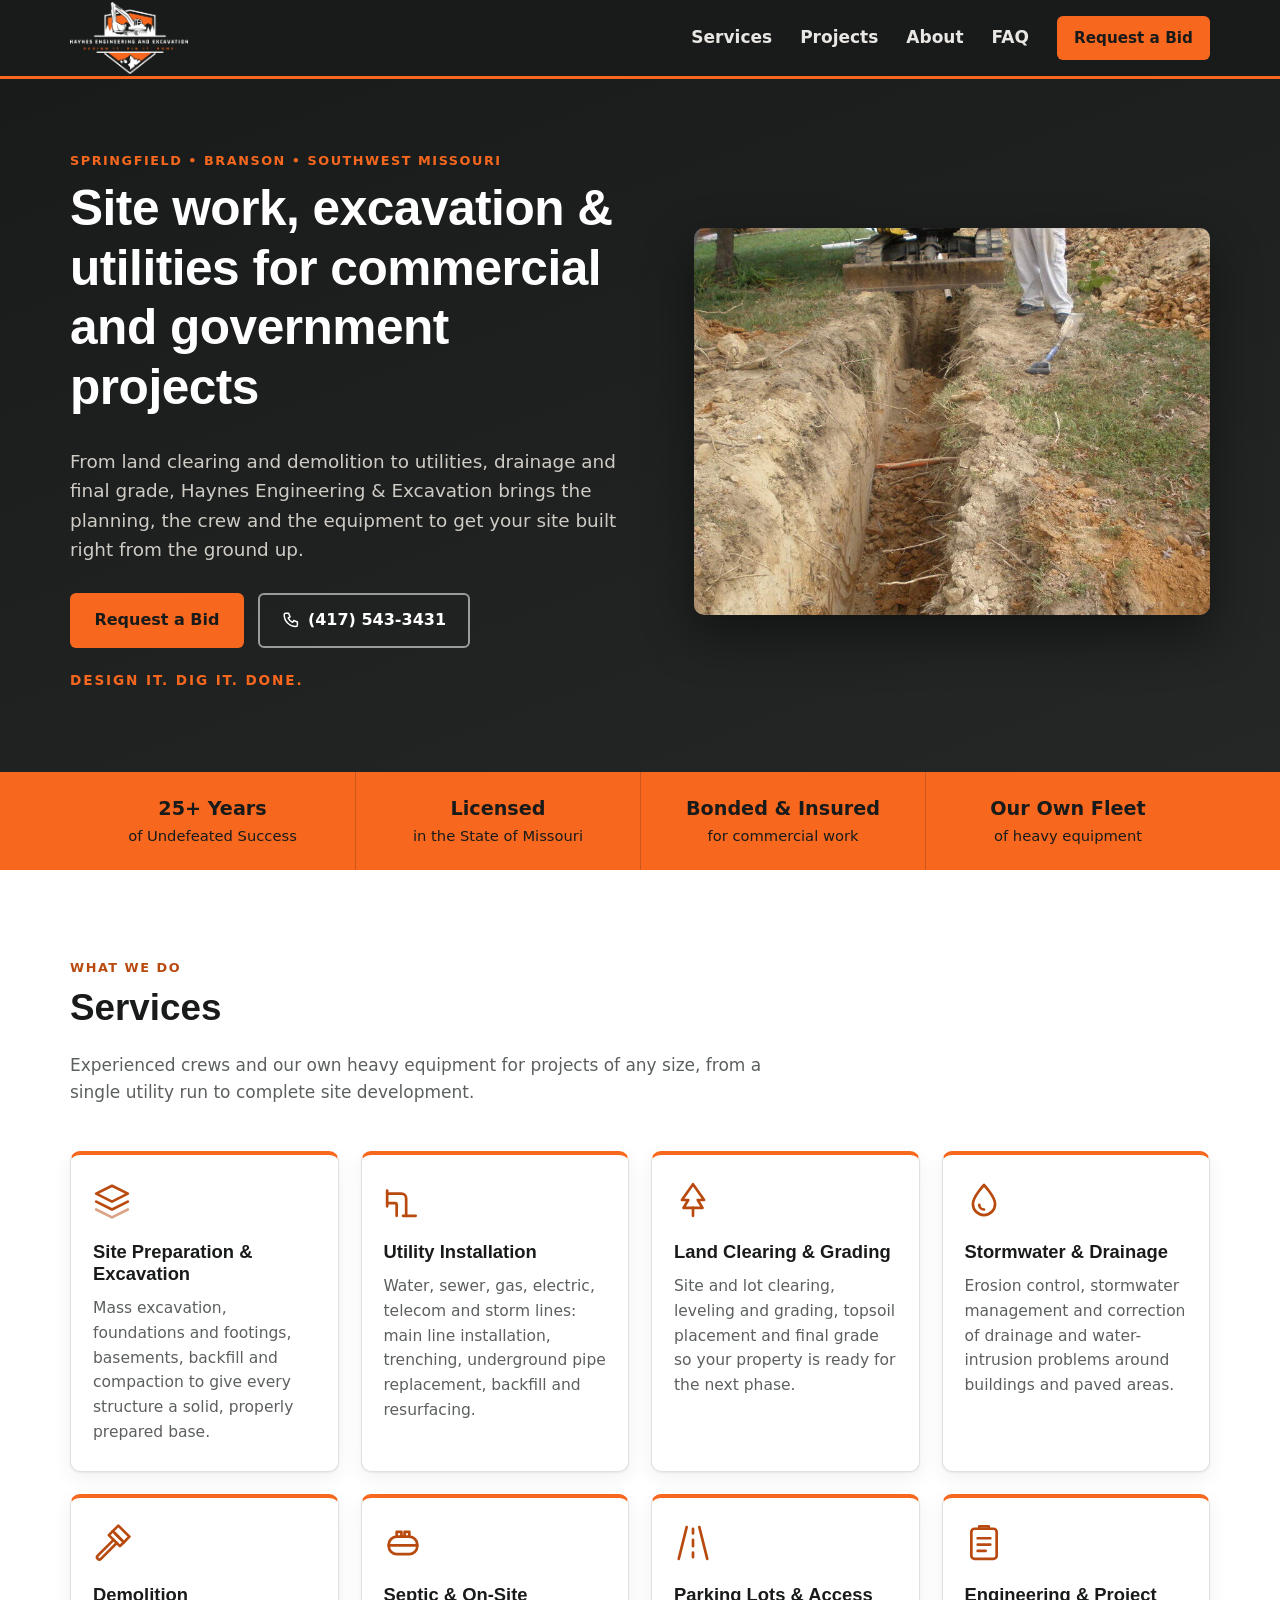
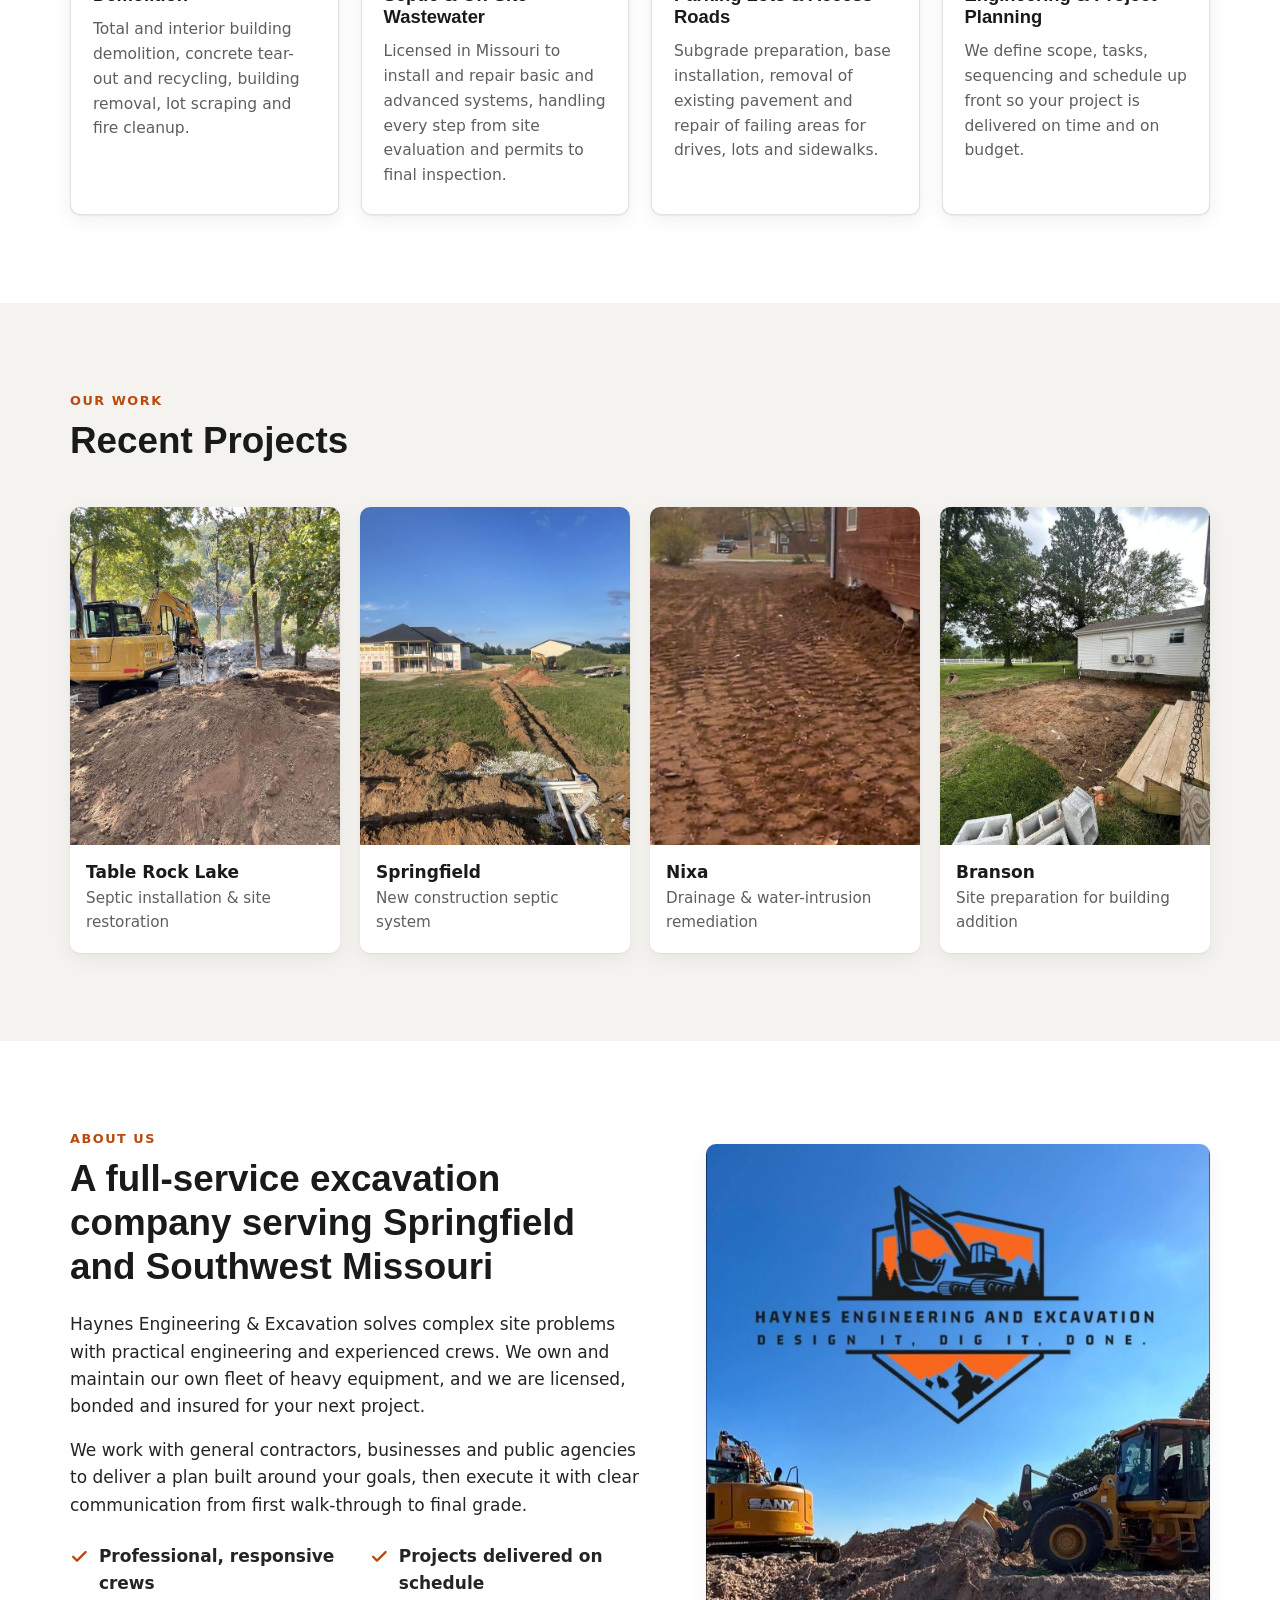
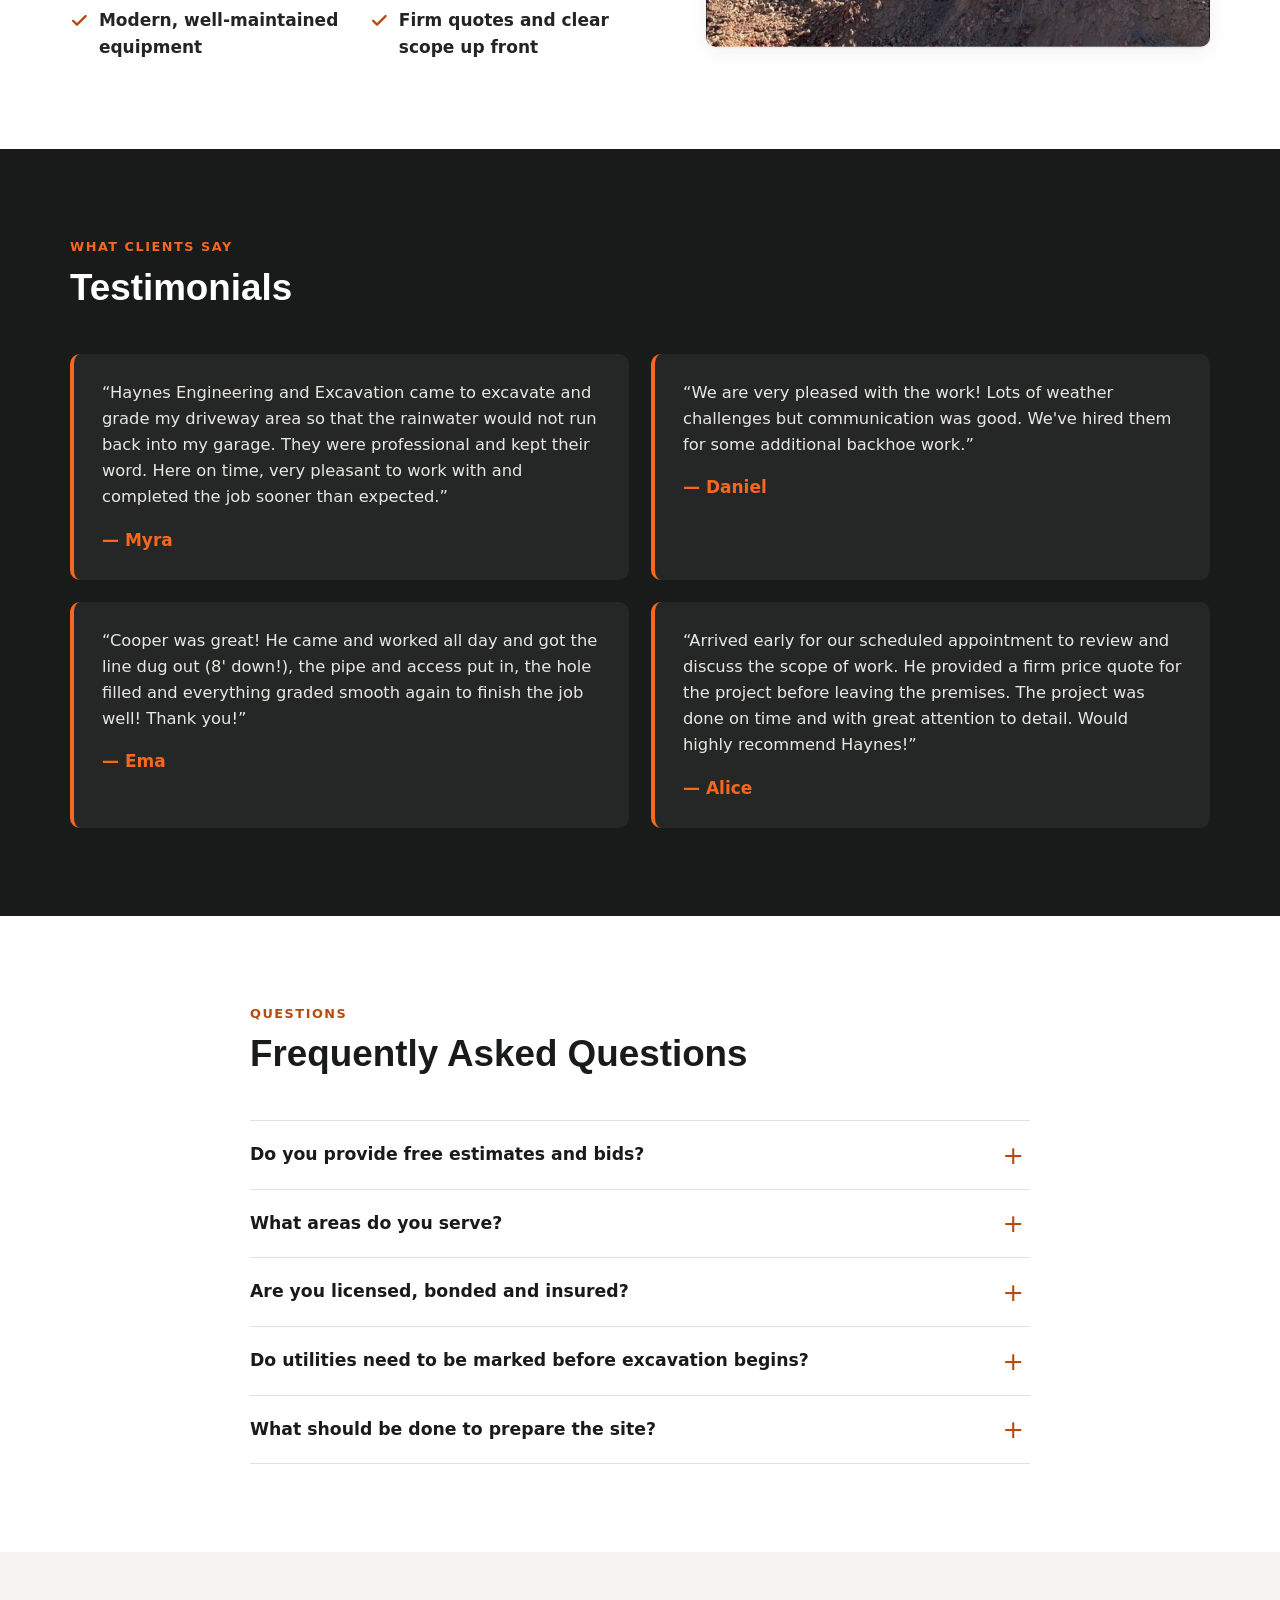
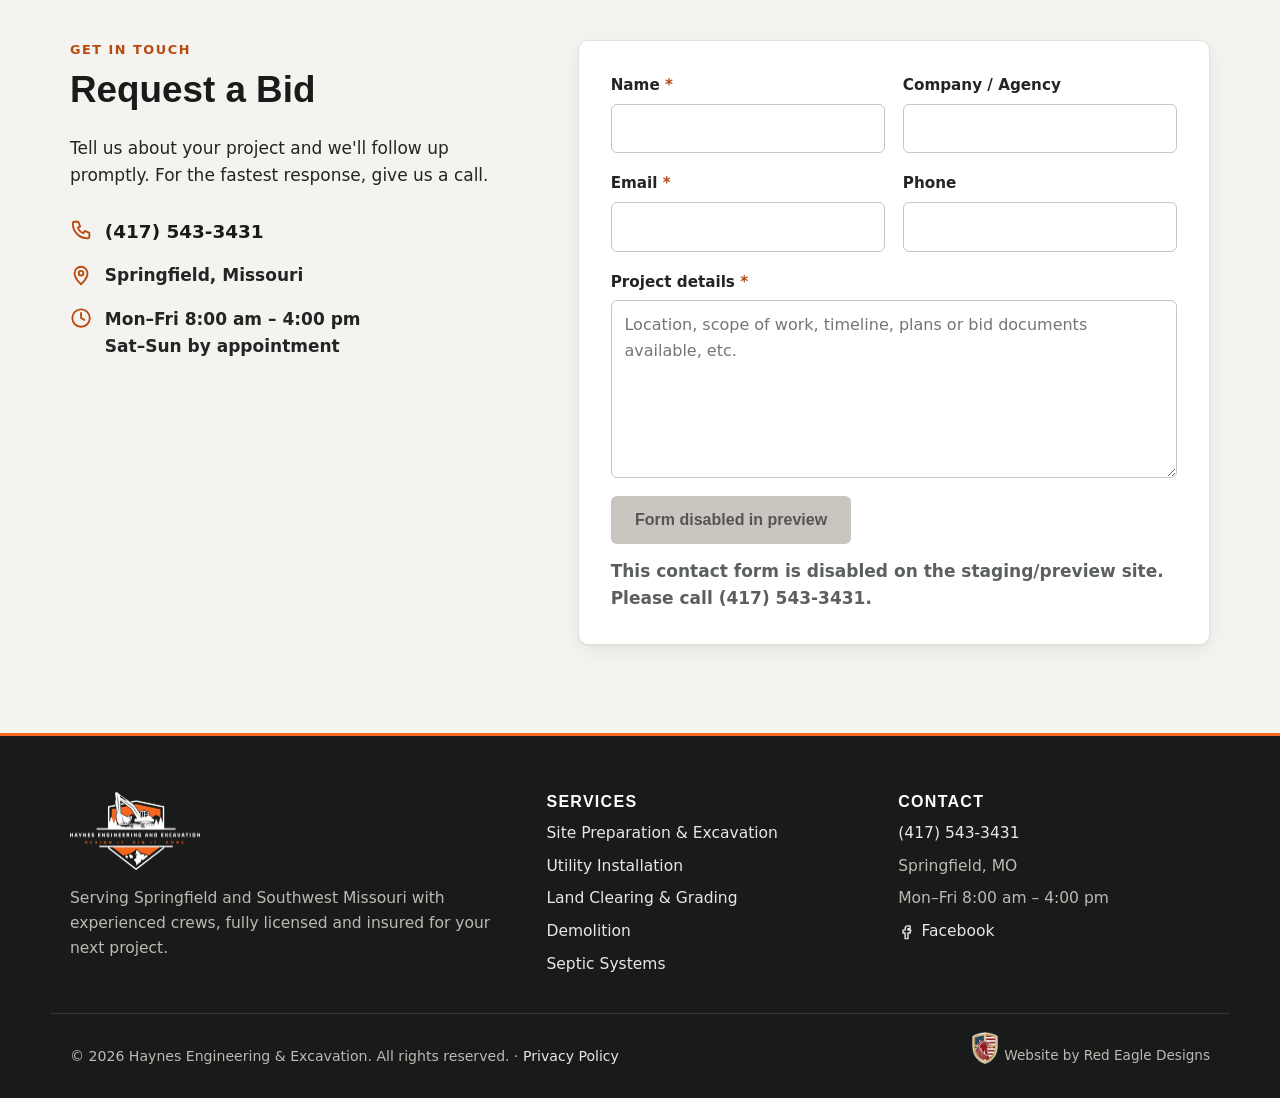
==== commit 1d8d7879: "Add Red Eagle Designs credit to footer Logo (from goredmo) links to goredmo.com in a new tab.  Co-Au" ====
--- a/site/index.html
+++ b/site/index.html
@@ -348,6 +348,10 @@
   </div>
   <div class="container footer-bottom">
     <p>&copy; <span id="year">2026</span> Haynes Engineering &amp; Excavation. All rights reserved. &middot; <a href="privacy.html">Privacy Policy</a></p>
+    <a class="credit" href="https://goredmo.com/" rel="noopener" target="_blank">
+      <img src="assets/img/red-eagle-designs.png" alt="" width="26" height="32" loading="lazy">
+      <span>Website by Red Eagle Designs</span>
+    </a>
   </div>
 </footer>
 
--- a/site/assets/css/style.css
+++ b/site/assets/css/style.css
@@ -205,7 +205,11 @@
 .site-footer a { color: #e9e7e3; text-decoration: none; display: inline-flex; align-items: center; gap: .4em; }
 .site-footer a:hover { color: var(--orange); }
 .footer-bottom { border-top: 1px solid #333634; padding: 18px 20px; }
+.footer-bottom { display: flex; flex-wrap: wrap; align-items: center; justify-content: space-between; gap: 12px 24px; }
 .footer-bottom p { margin: 0; font-size: .88rem; }
+.site-footer .credit { gap: .5em; font-size: .85rem; color: #bdb9b2; }
+.site-footer .credit img { width: 26px; height: auto; }
+.site-footer .credit:hover { color: #fff; }
 
 /* Simple content pages (privacy) */
 .prose h1 { font-size: clamp(1.9rem, 3.4vw, 2.6rem); }
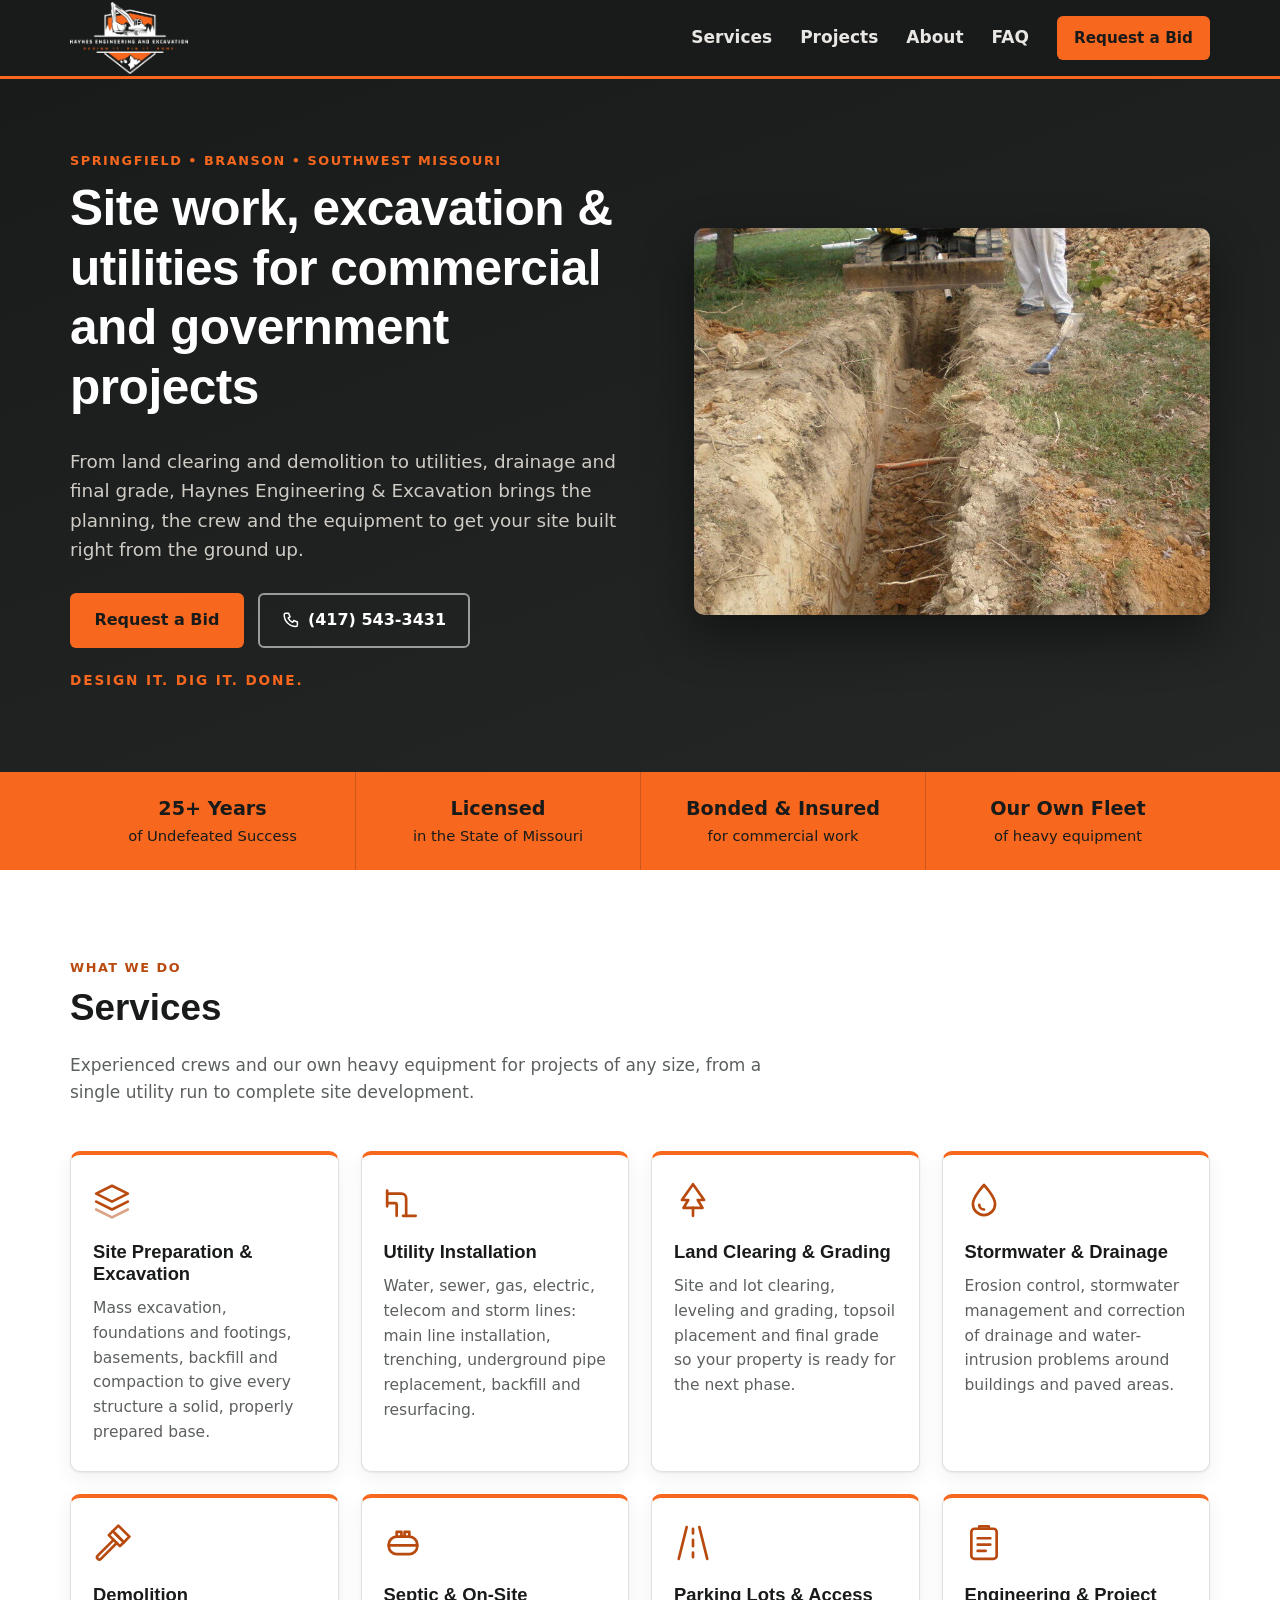
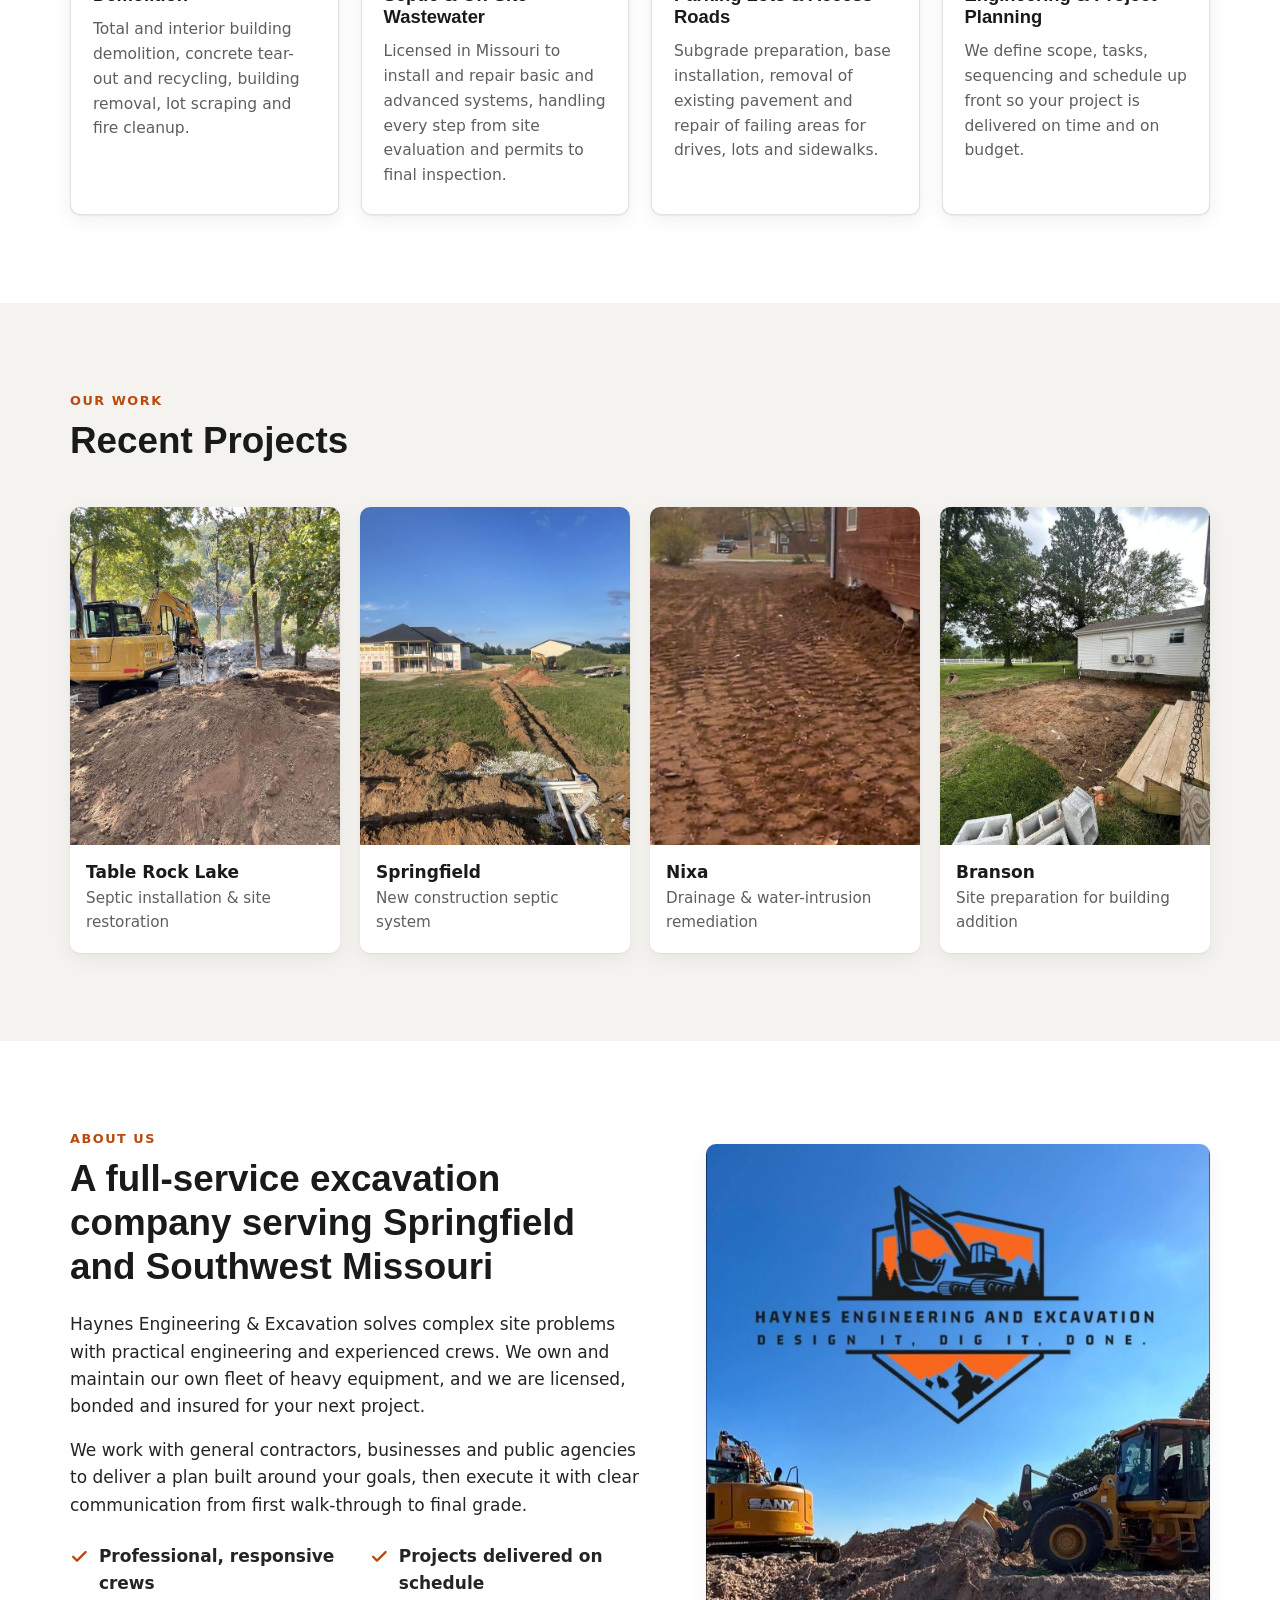
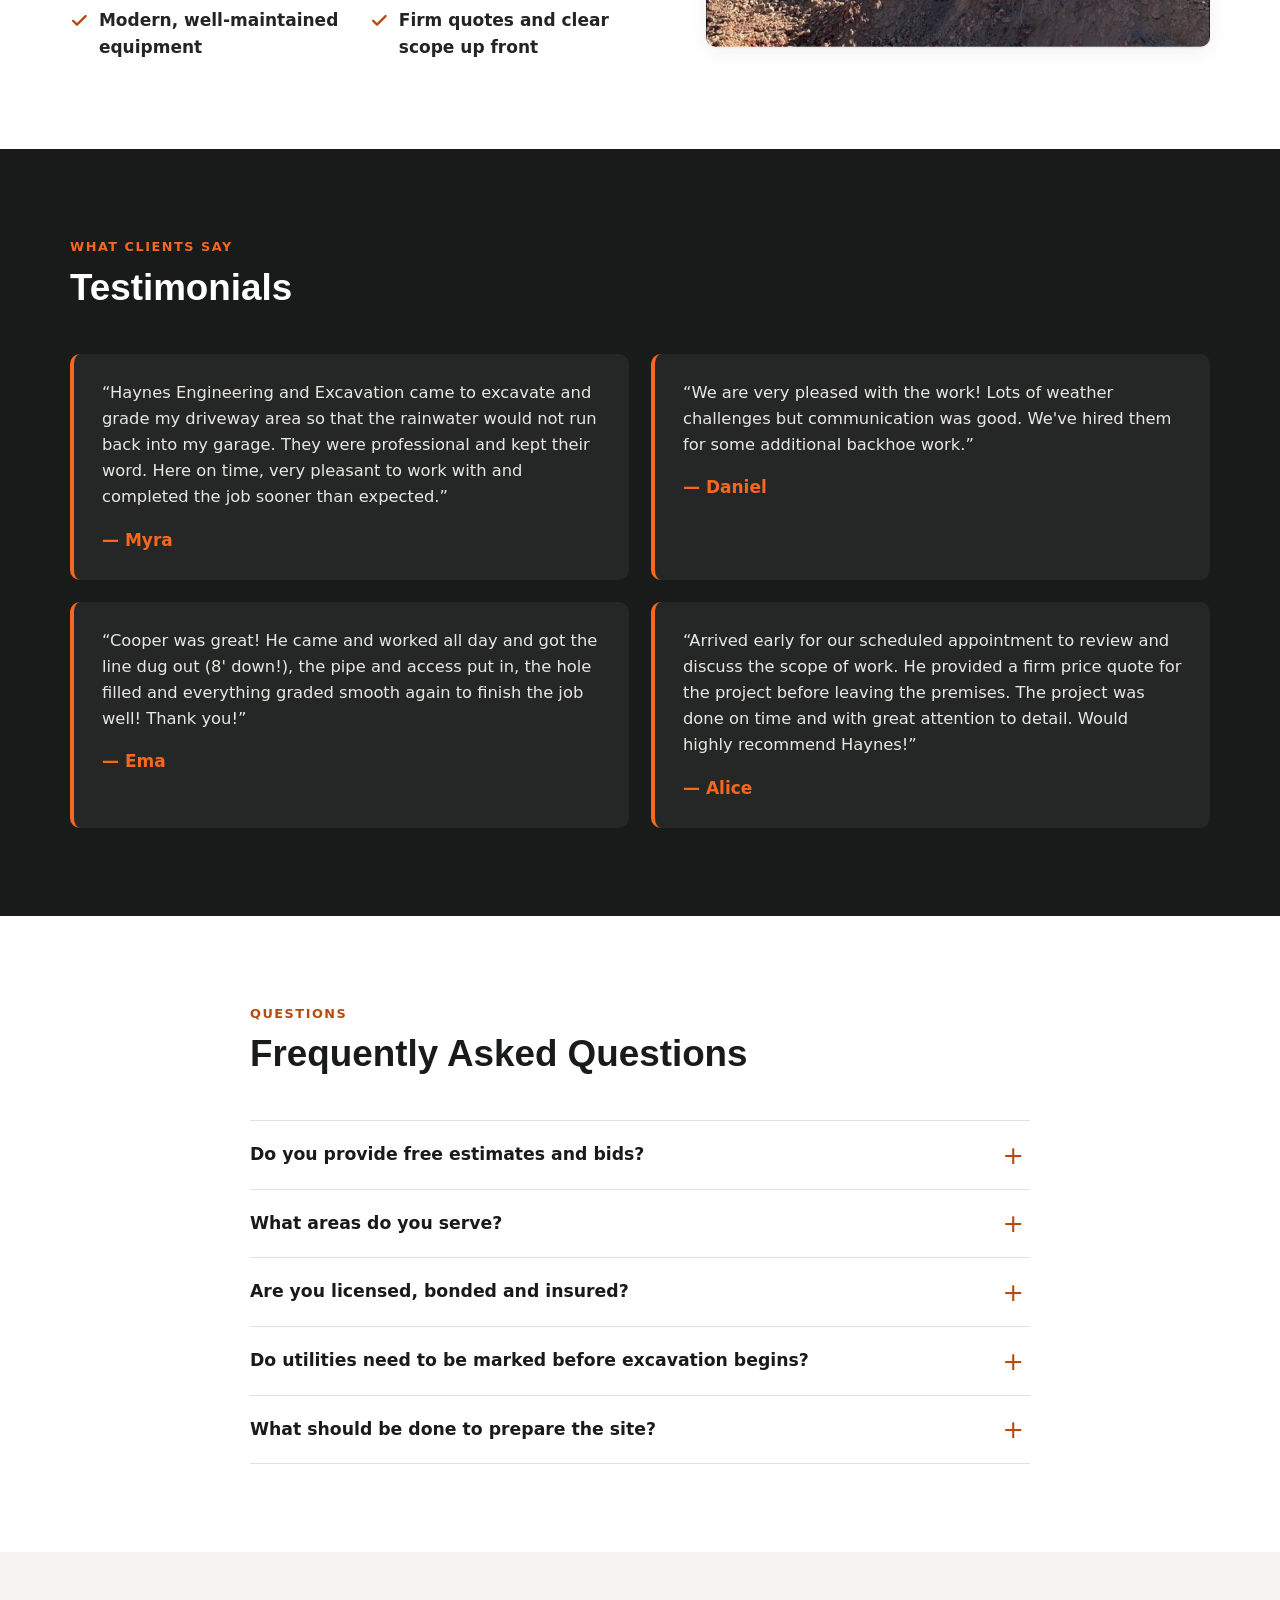
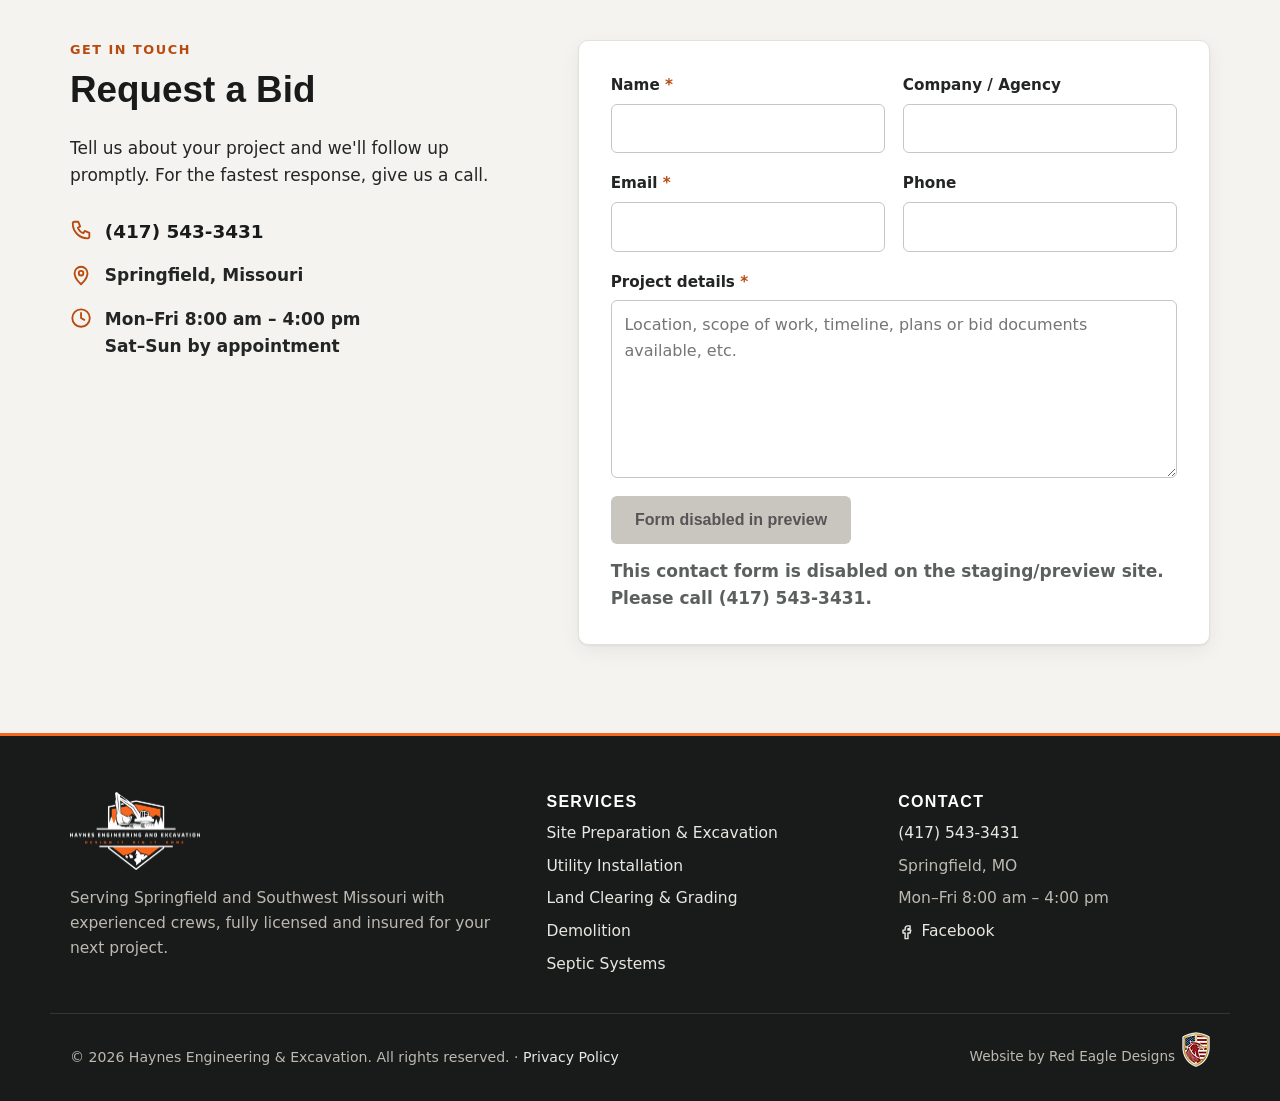
==== commit 3dfa7626: "Sharpen Red Eagle Designs footer logo and place it after the credit text Serve exact-size 1x/2x/3x i" ====
--- a/site/index.html
+++ b/site/index.html
@@ -349,8 +349,8 @@
   <div class="container footer-bottom">
     <p>&copy; <span id="year">2026</span> Haynes Engineering &amp; Excavation. All rights reserved. &middot; <a href="privacy.html">Privacy Policy</a></p>
     <a class="credit" href="https://goredmo.com/" rel="noopener" target="_blank">
-      <img src="assets/img/red-eagle-designs.png" alt="" width="26" height="32" loading="lazy">
       <span>Website by Red Eagle Designs</span>
+      <img src="assets/img/red-eagle-designs-1x.png" srcset="assets/img/red-eagle-designs-1x.png 1x, assets/img/red-eagle-designs-2x.png 2x, assets/img/red-eagle-designs-3x.png 3x" alt="" width="28" height="35" loading="lazy">
     </a>
   </div>
 </footer>
--- a/site/assets/css/style.css
+++ b/site/assets/css/style.css
@@ -208,7 +208,7 @@
 .footer-bottom { display: flex; flex-wrap: wrap; align-items: center; justify-content: space-between; gap: 12px 24px; }
 .footer-bottom p { margin: 0; font-size: .88rem; }
 .site-footer .credit { gap: .5em; font-size: .85rem; color: #bdb9b2; }
-.site-footer .credit img { width: 26px; height: auto; }
+.site-footer .credit img { width: 28px; height: 35px; }
 .site-footer .credit:hover { color: #fff; }
 
 /* Simple content pages (privacy) */
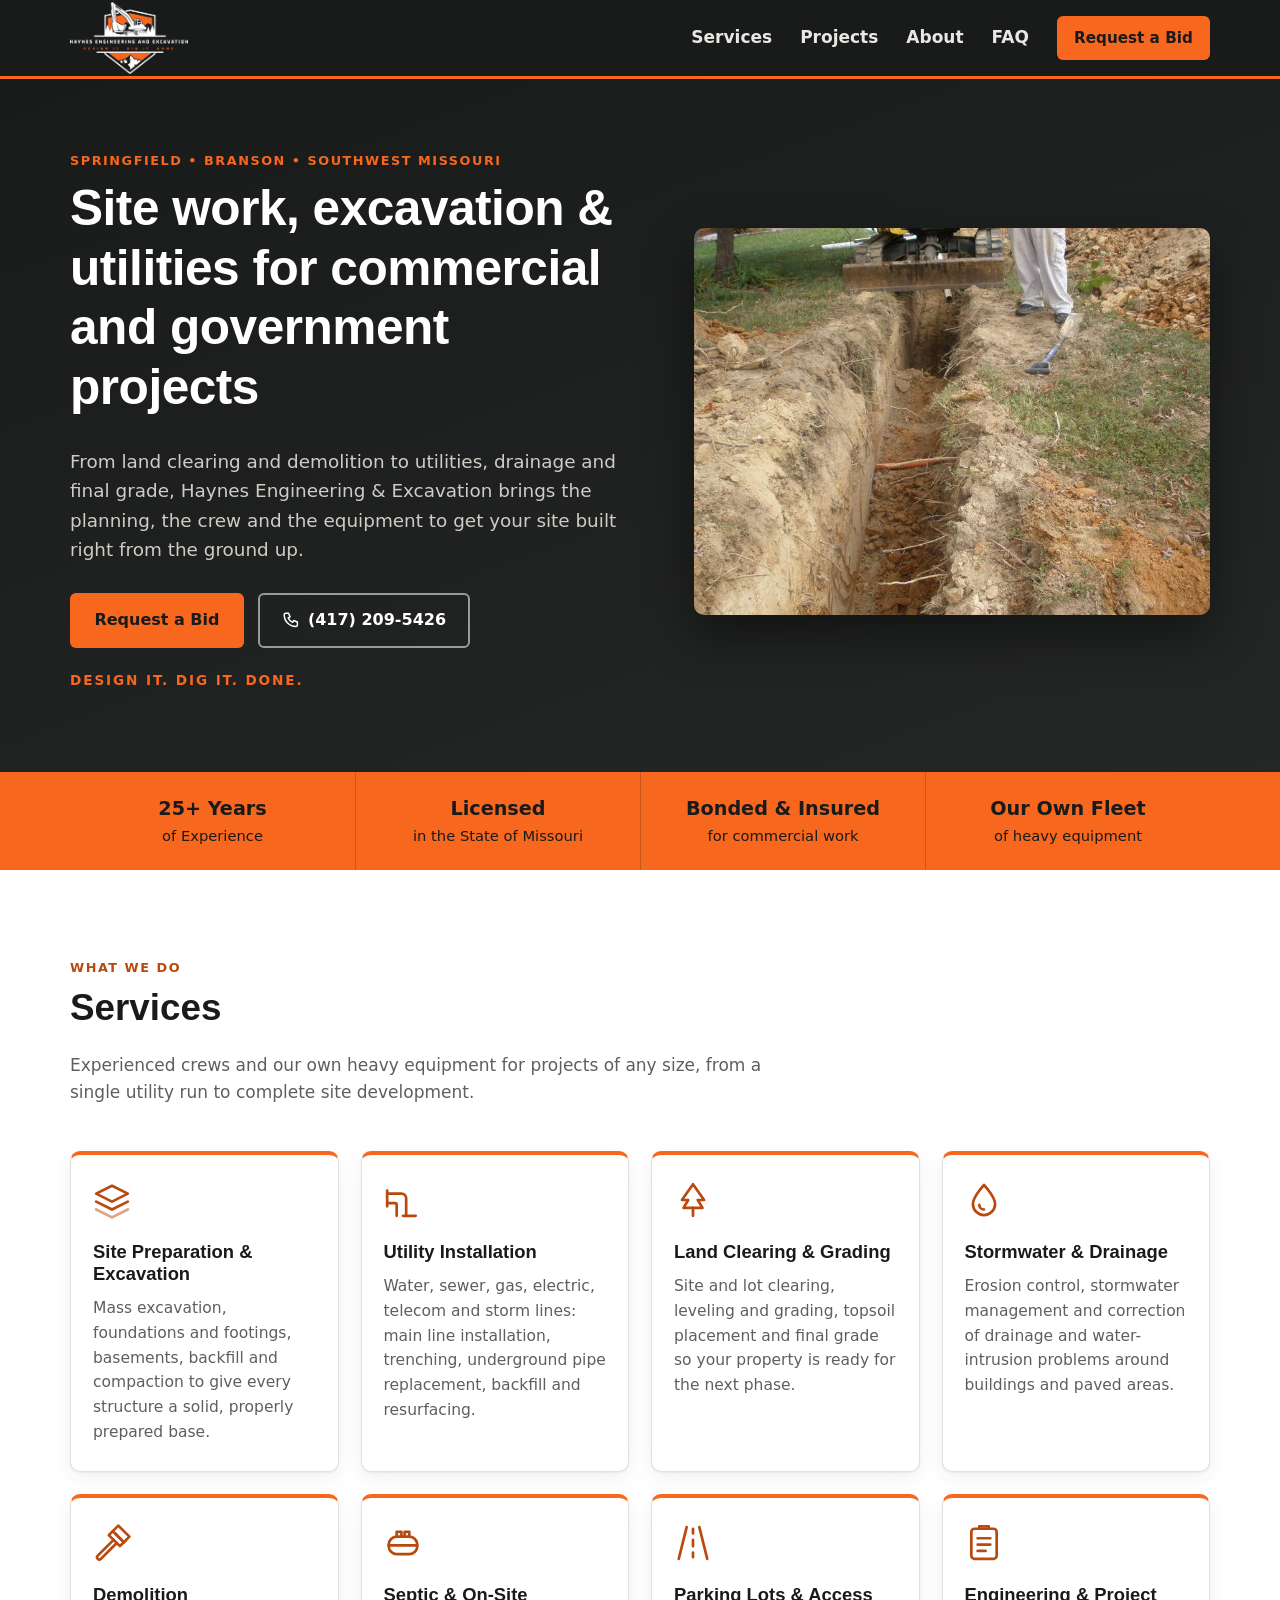
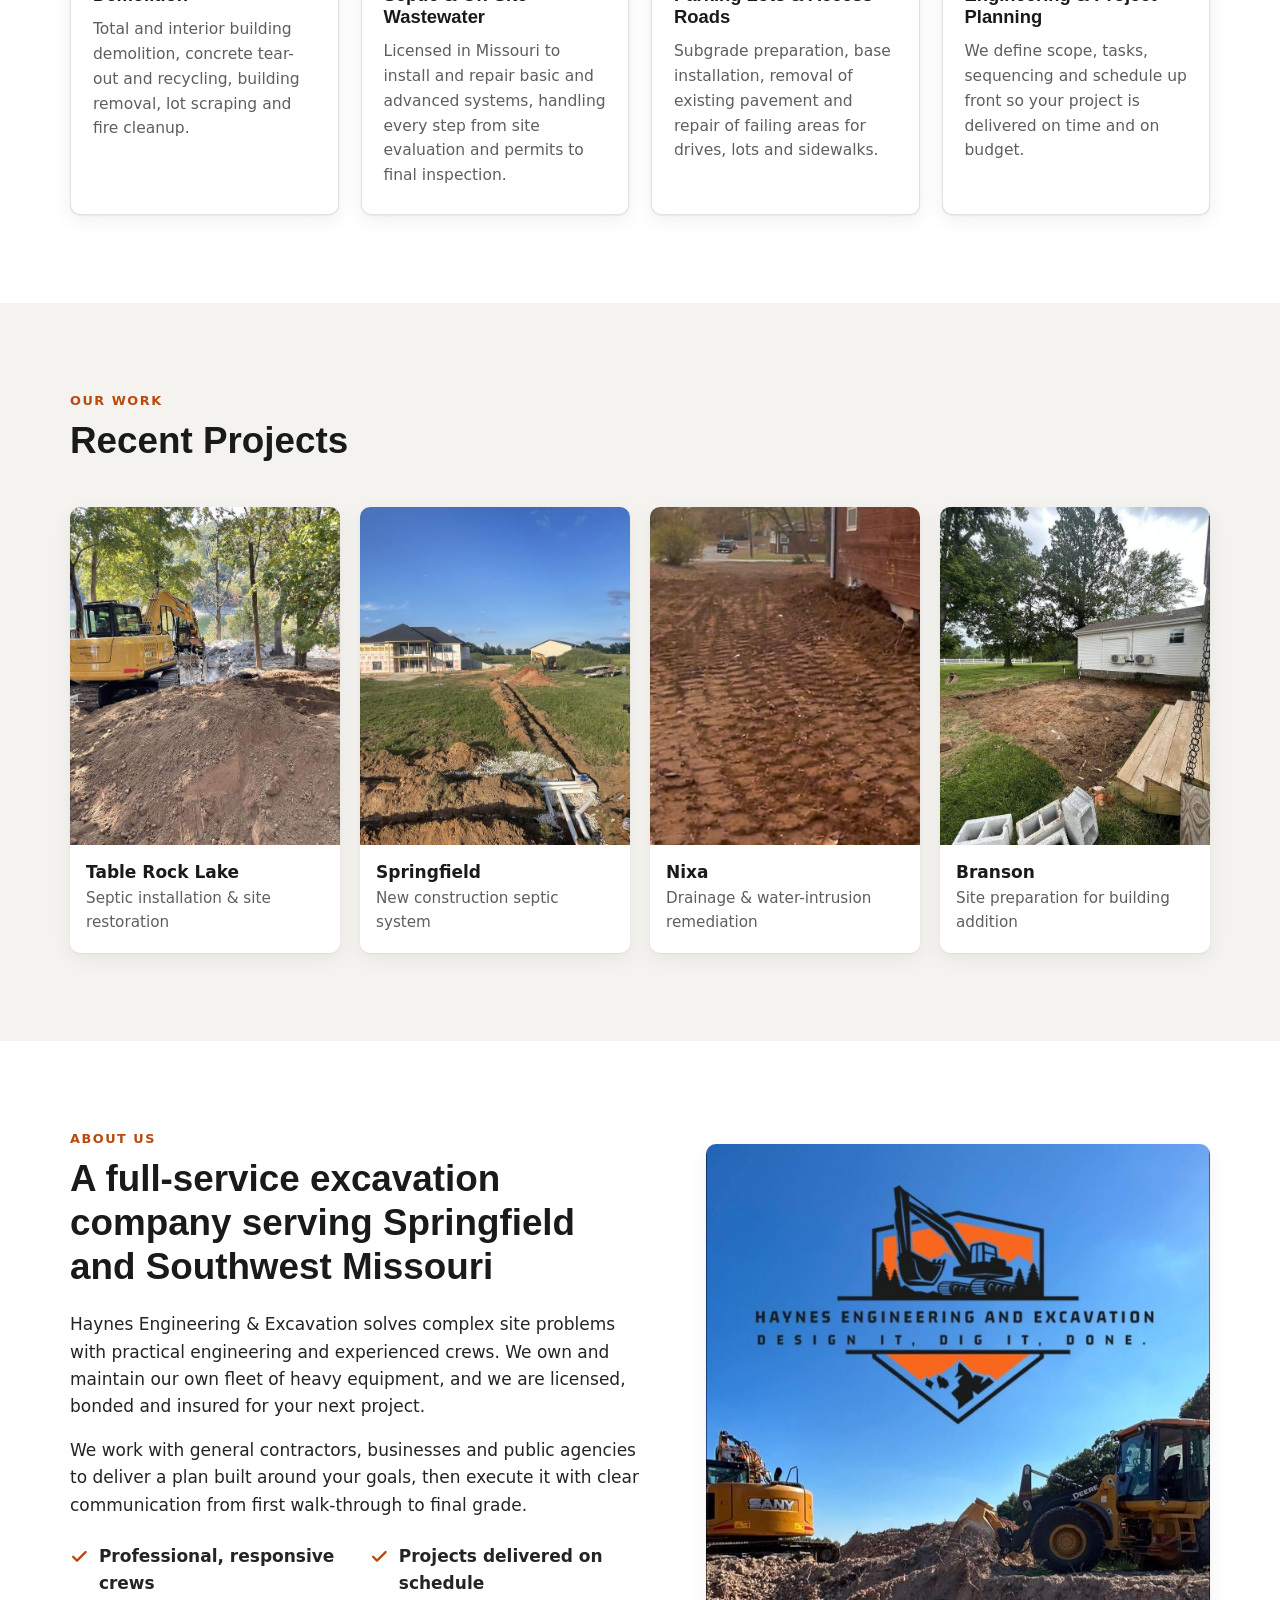
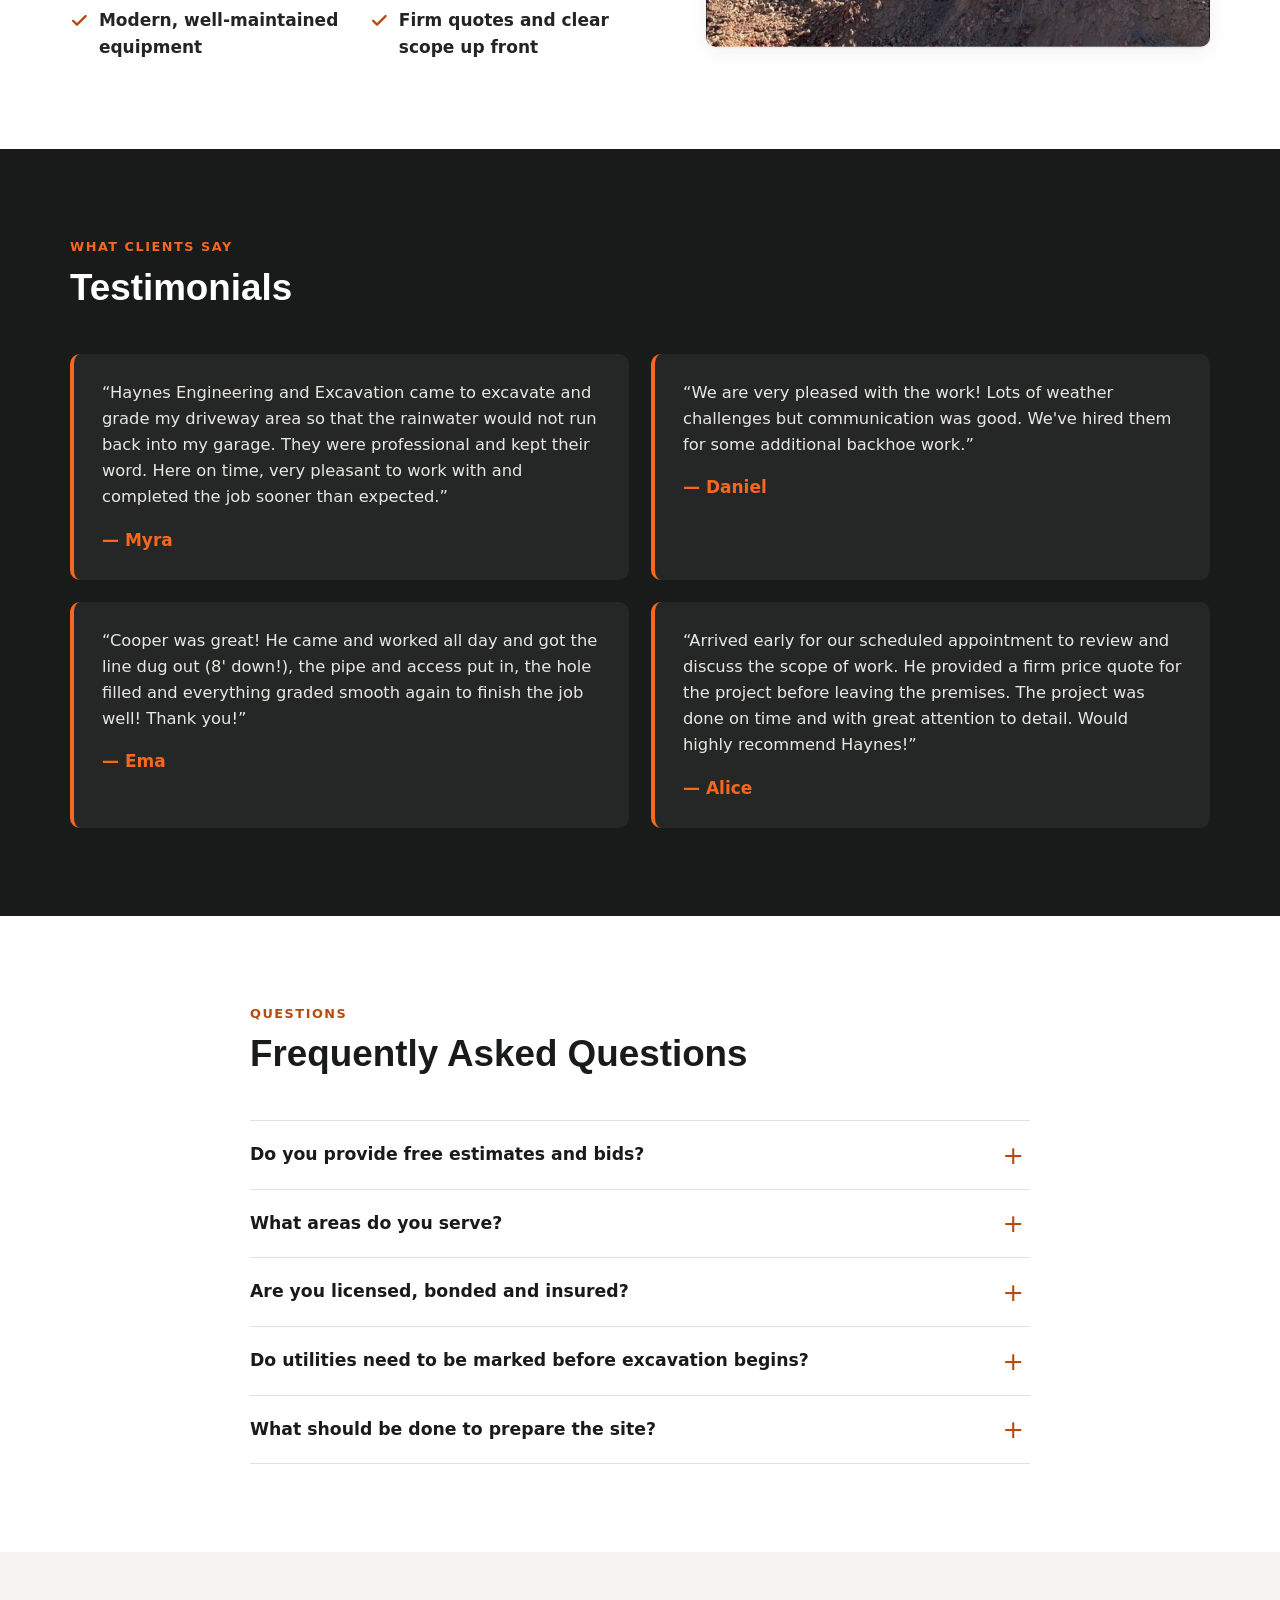
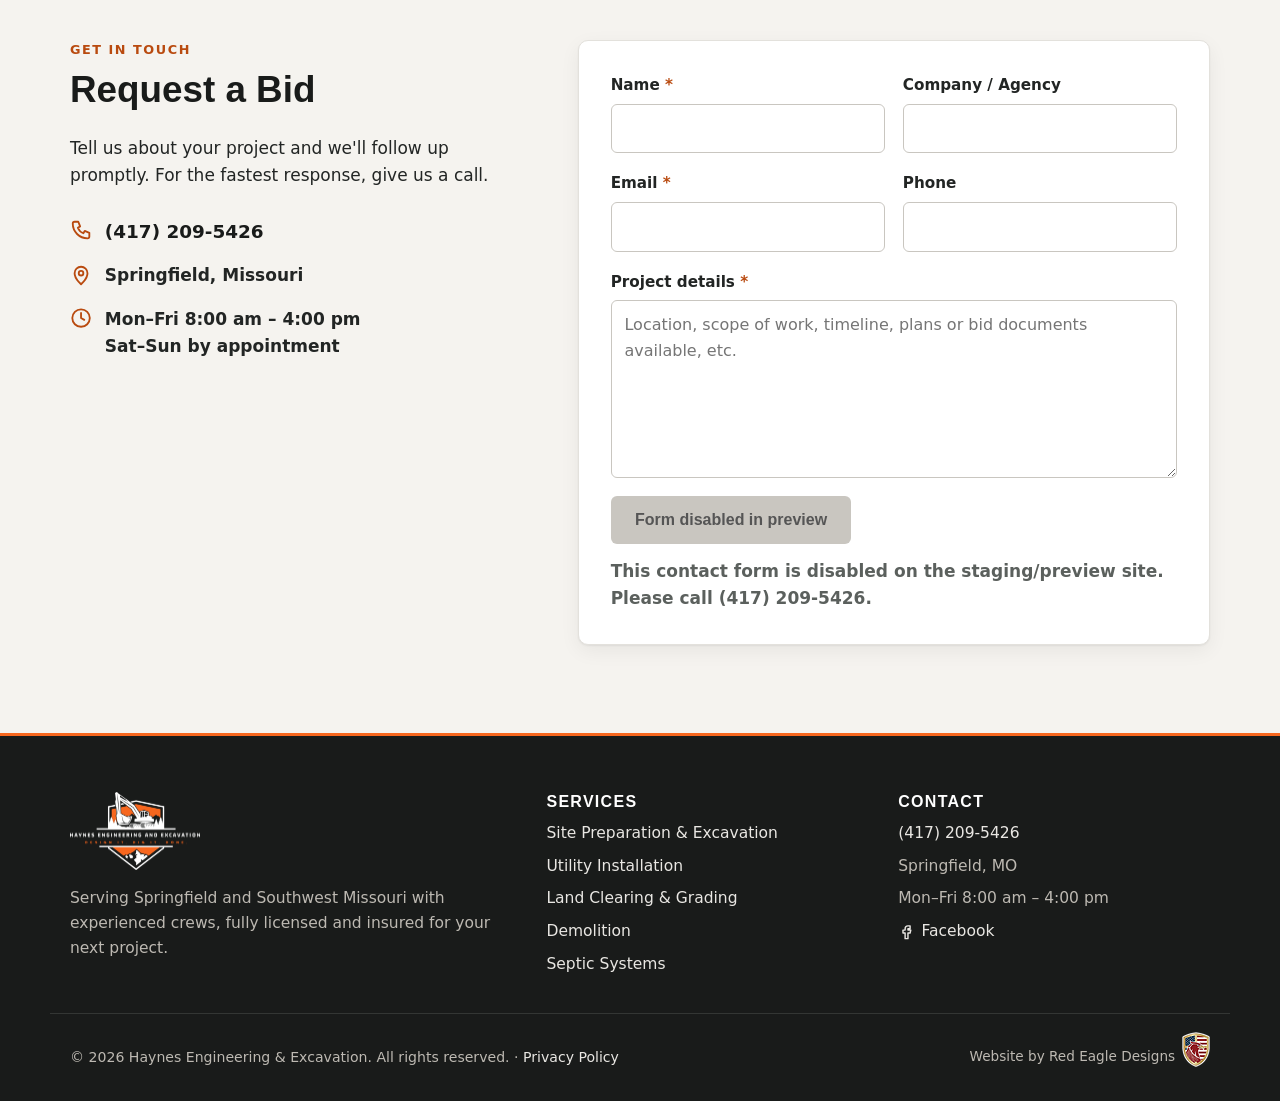
==== commit 36fa9ea4: "Update phone number to (417) 209-5426 and reword 25+ years highlight Owner preferred "25+ Years of E" ====
--- a/site/index.html
+++ b/site/index.html
@@ -33,7 +33,7 @@
     "name": "Haynes Engineering & Excavation",
     "url": "https://haynes2e.com/",
     "logo": "https://haynes2e.com/assets/img/logo.png",
-    "telephone": "+1-417-543-3431",
+    "telephone": "+1-417-209-5426",
     "address": {"@type": "PostalAddress", "addressLocality": "Springfield", "addressRegion": "MO", "addressCountry": "US"},
     "areaServed": ["Springfield, MO", "Branson, MO", "Southwest Missouri"],
     "openingHours": "Mo-Fr 08:00-16:00",
@@ -91,7 +91,7 @@
         <p class="lead">From land clearing and demolition to utilities, drainage and final grade, Haynes Engineering &amp; Excavation brings the planning, the crew and the equipment to get your site built right from the ground up.</p>
         <div class="hero-actions">
           <a href="#contact" class="btn btn-primary">Request a Bid</a>
-          <a href="tel:+14175433431" class="btn btn-outline"><svg class="icon"><use href="#i-phone"/></svg>(417) 543-3431</a>
+          <a href="tel:+14172095426" class="btn btn-outline"><svg class="icon"><use href="#i-phone"/></svg>(417) 209-5426</a>
         </div>
         <p class="tagline">Design it. Dig it. Done.</p>
       </div>
@@ -103,7 +103,7 @@
 
   <section class="stats" aria-label="Company highlights">
     <div class="container stats-grid">
-      <div><strong>25+ Years</strong><span>of Undefeated Success</span></div>
+      <div><strong>25+ Years</strong><span>of Experience</span></div>
       <div><strong>Licensed</strong><span>in the State of Missouri</span></div>
       <div><strong>Bonded &amp; Insured</strong><span>for commercial work</span></div>
       <div><strong>Our Own Fleet</strong><span>of heavy equipment</span></div>
@@ -273,7 +273,7 @@
         <h2>Request a Bid</h2>
         <p>Tell us about your project and we'll follow up promptly. For the fastest response, give us a call.</p>
         <ul class="info-list">
-          <li><svg class="icon"><use href="#i-phone"/></svg><a href="tel:+14175433431">(417) 543-3431</a></li>
+          <li><svg class="icon"><use href="#i-phone"/></svg><a href="tel:+14172095426">(417) 209-5426</a></li>
           <li><svg class="icon"><use href="#i-pin"/></svg>Springfield, Missouri</li>
           <li><svg class="icon"><use href="#i-clock"/></svg><span>Mon&ndash;Fri 8:00 am &ndash; 4:00 pm<br>Sat&ndash;Sun by appointment</span></li>
         </ul>
@@ -339,7 +339,7 @@
     <div>
       <h3>Contact</h3>
       <ul>
-        <li><a href="tel:+14175433431">(417) 543-3431</a></li>
+        <li><a href="tel:+14172095426">(417) 209-5426</a></li>
         <li>Springfield, MO</li>
         <li>Mon&ndash;Fri 8:00 am &ndash; 4:00 pm</li>
         <li><a href="https://www.facebook.com/eliteconstructionandexcavation" rel="noopener" target="_blank"><svg class="icon"><use href="#i-fb"/></svg>Facebook</a></li>
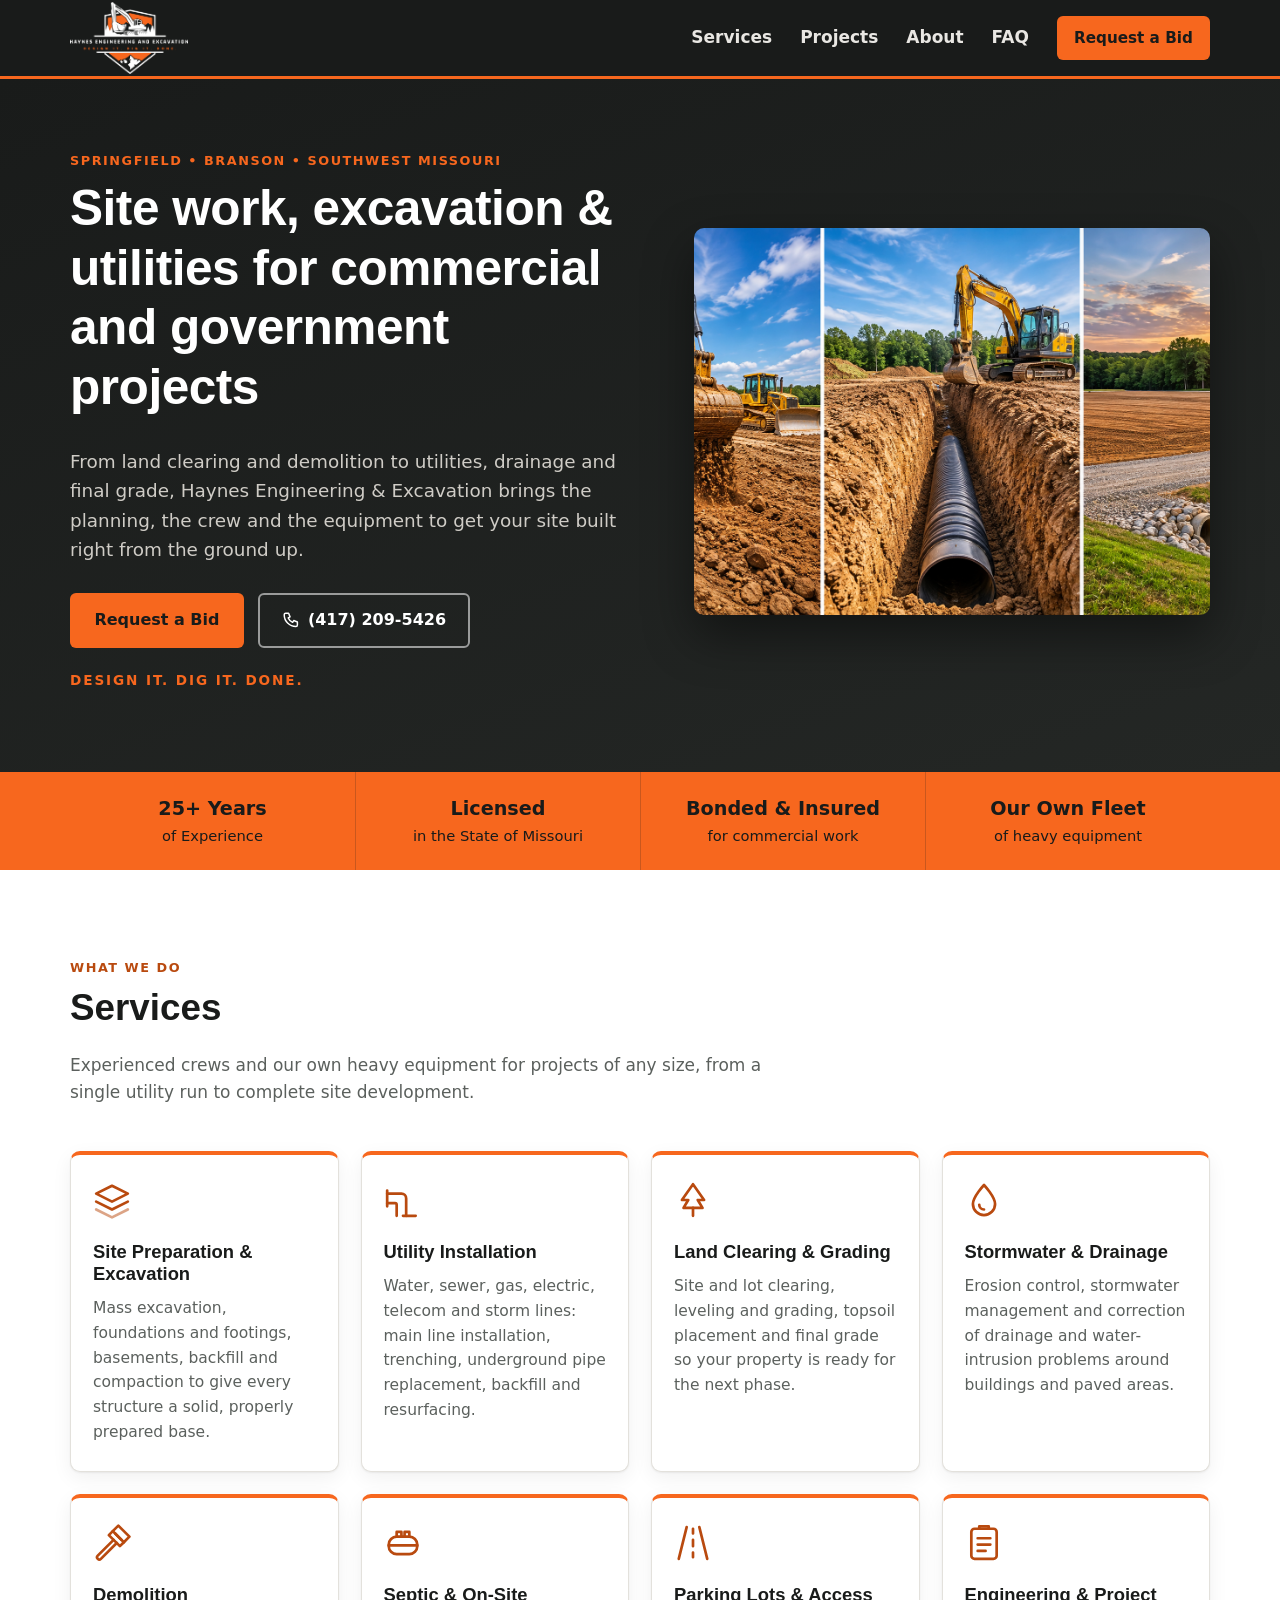
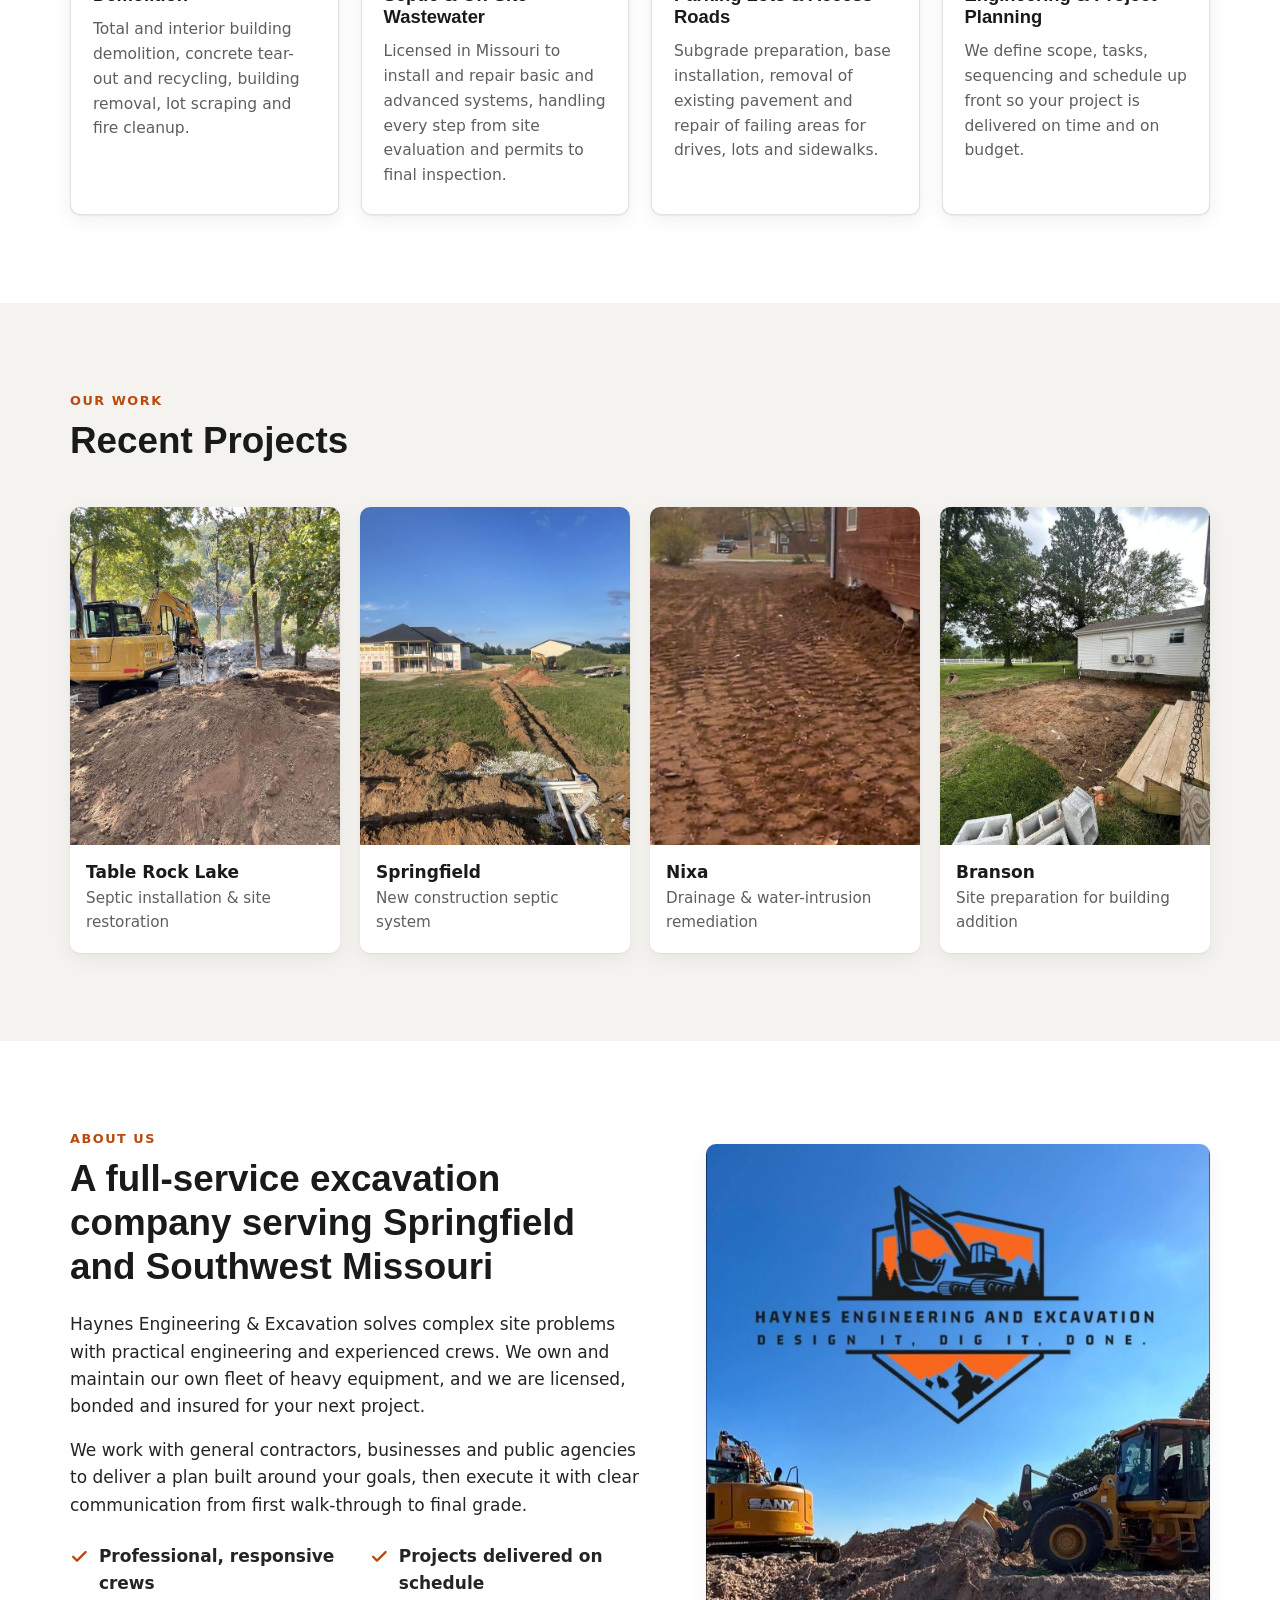
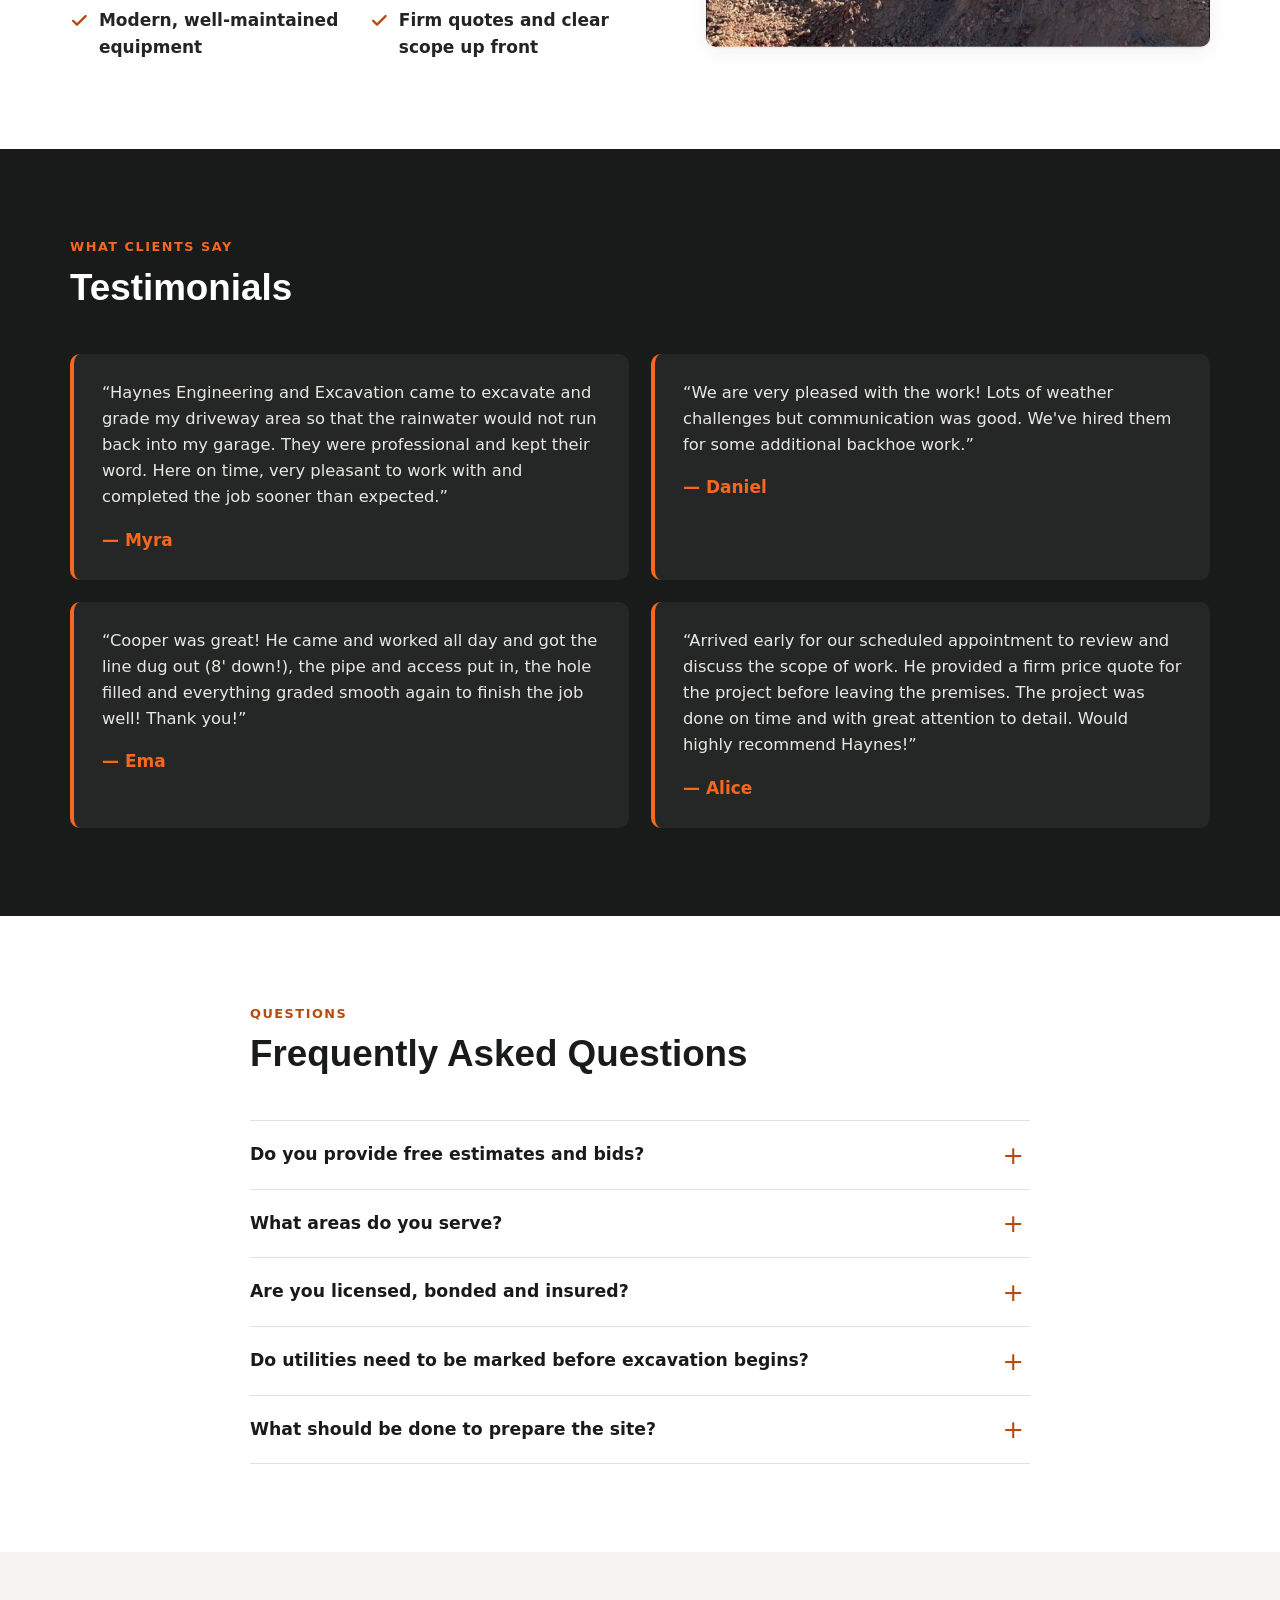
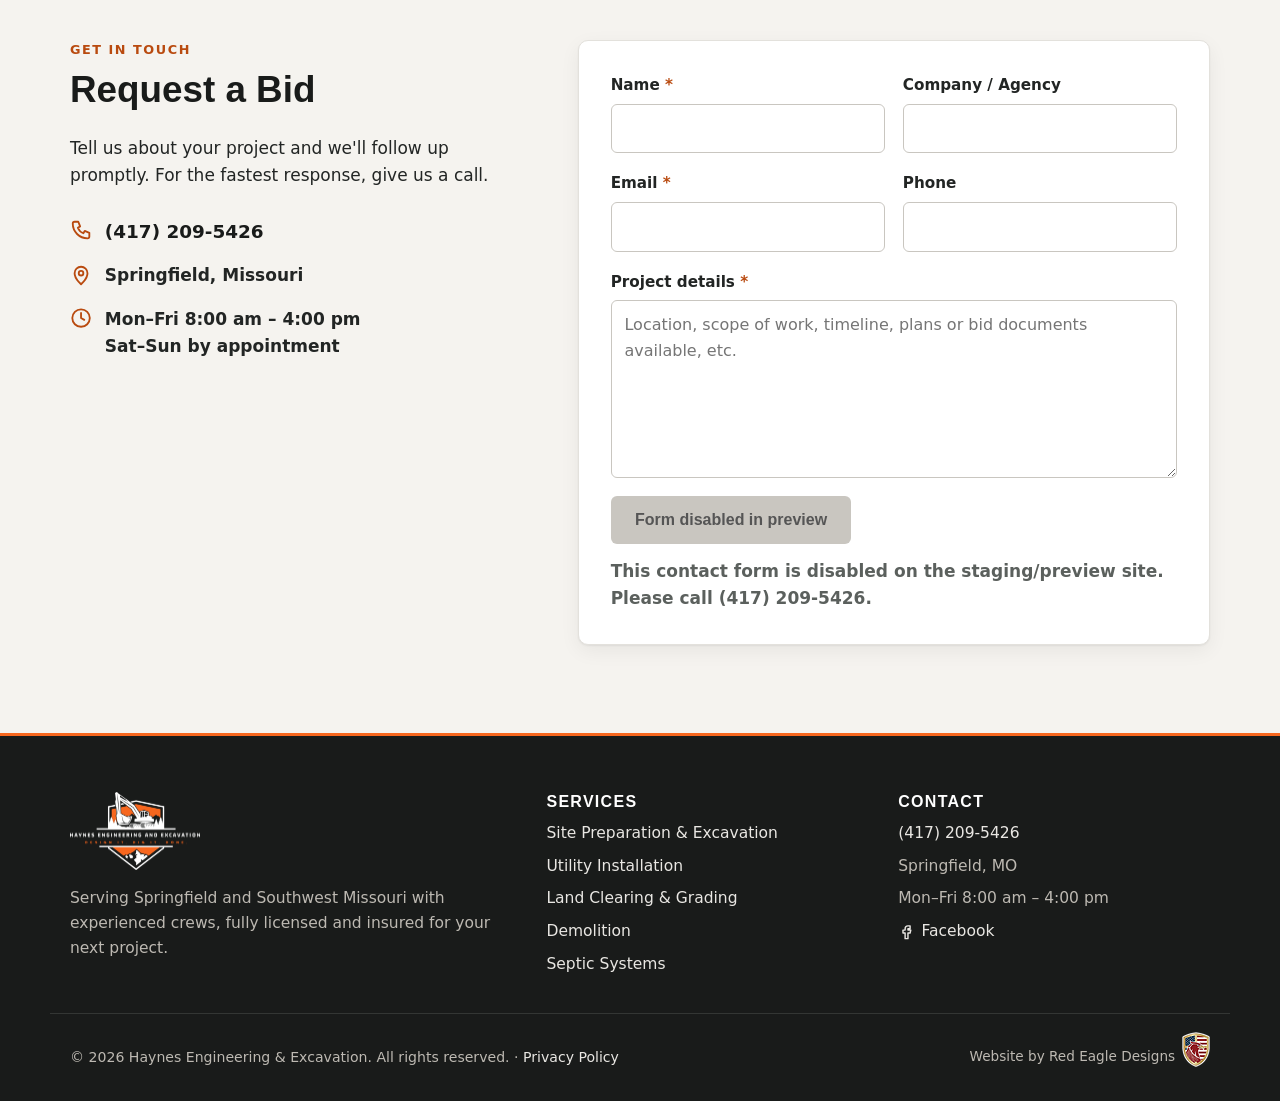
==== commit b293fc56: "changed utility trench pic" ====
--- a/site/index.html
+++ b/site/index.html
@@ -96,7 +96,7 @@
         <p class="tagline">Design it. Dig it. Done.</p>
       </div>
       <figure class="hero-media">
-        <img src="assets/img/utility-trench.jpg" alt="Haynes crew installing an underground utility line in an excavated trench" width="1000" height="623">
+        <img src="assets/img/utility-trench-3.png" alt="Haynes crew installing an underground utility line in an excavated trench" width="1000" height="623">
       </figure>
     </div>
   </section>
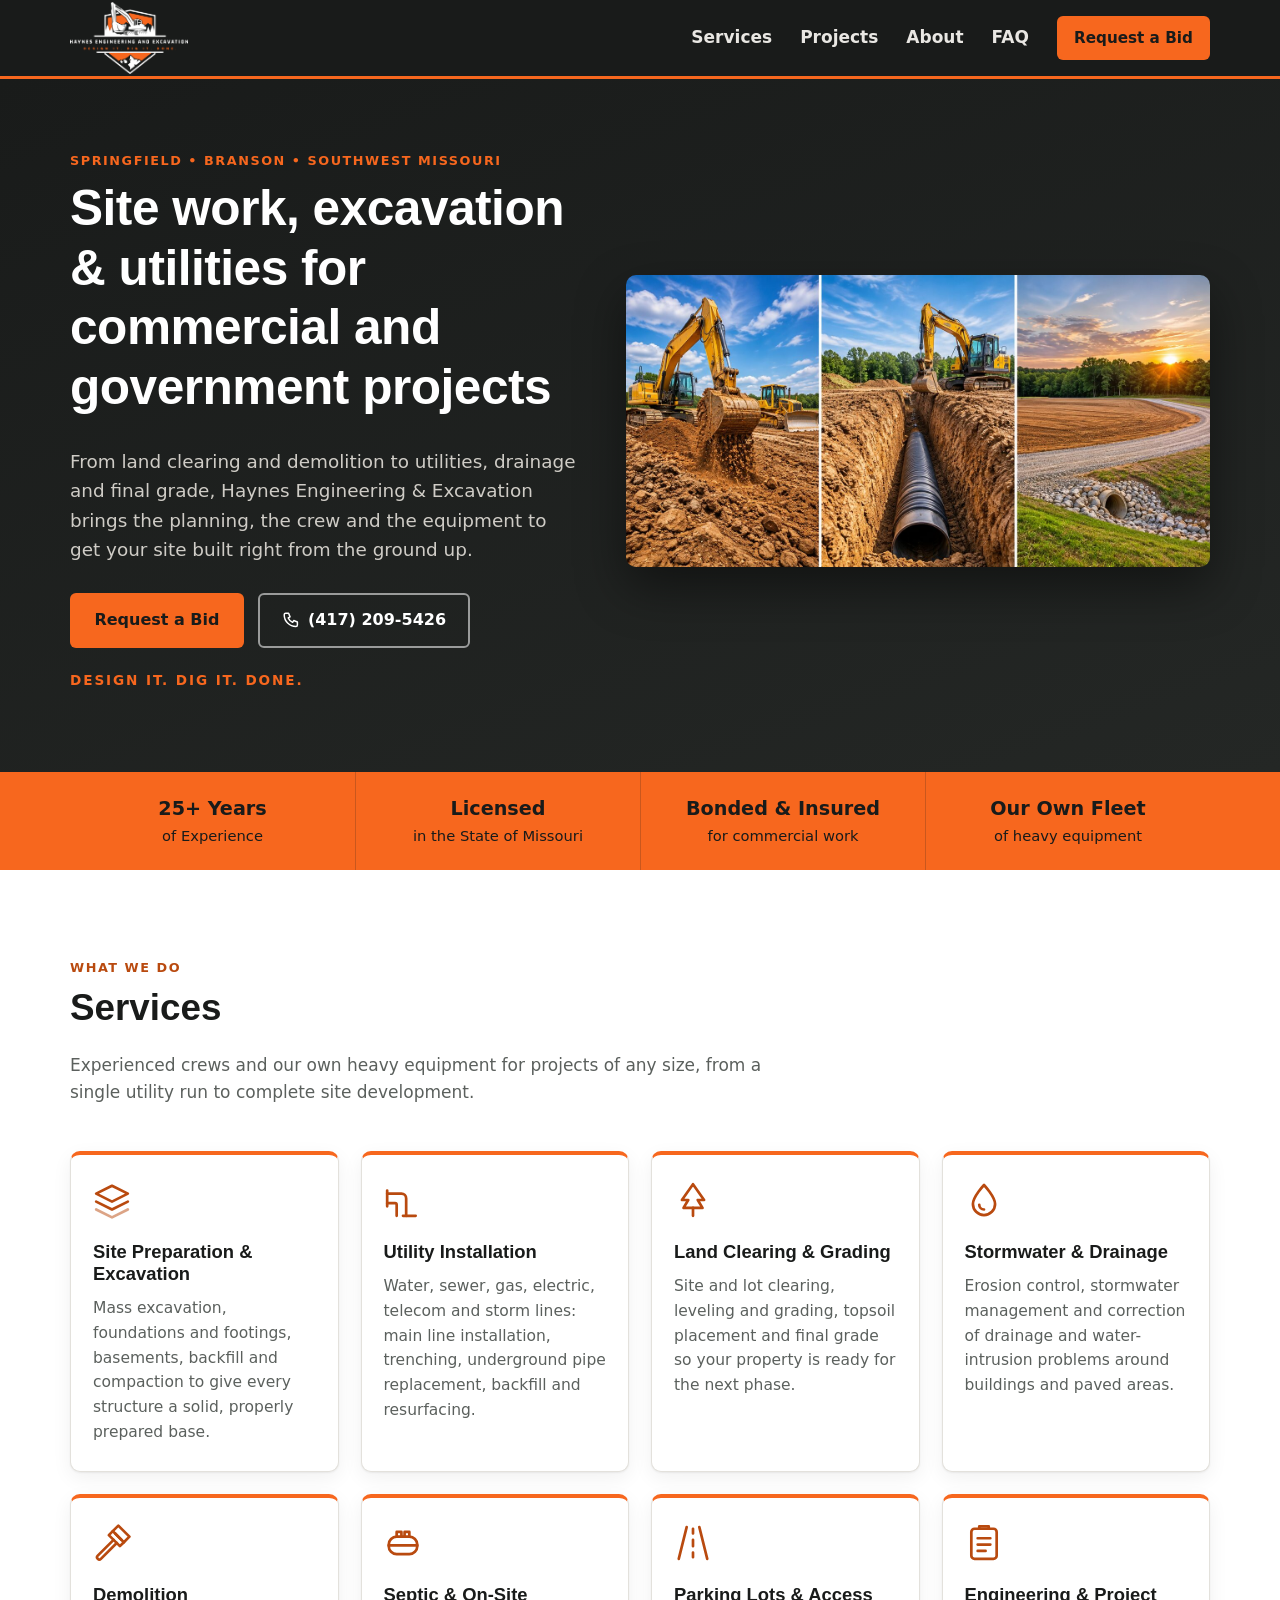
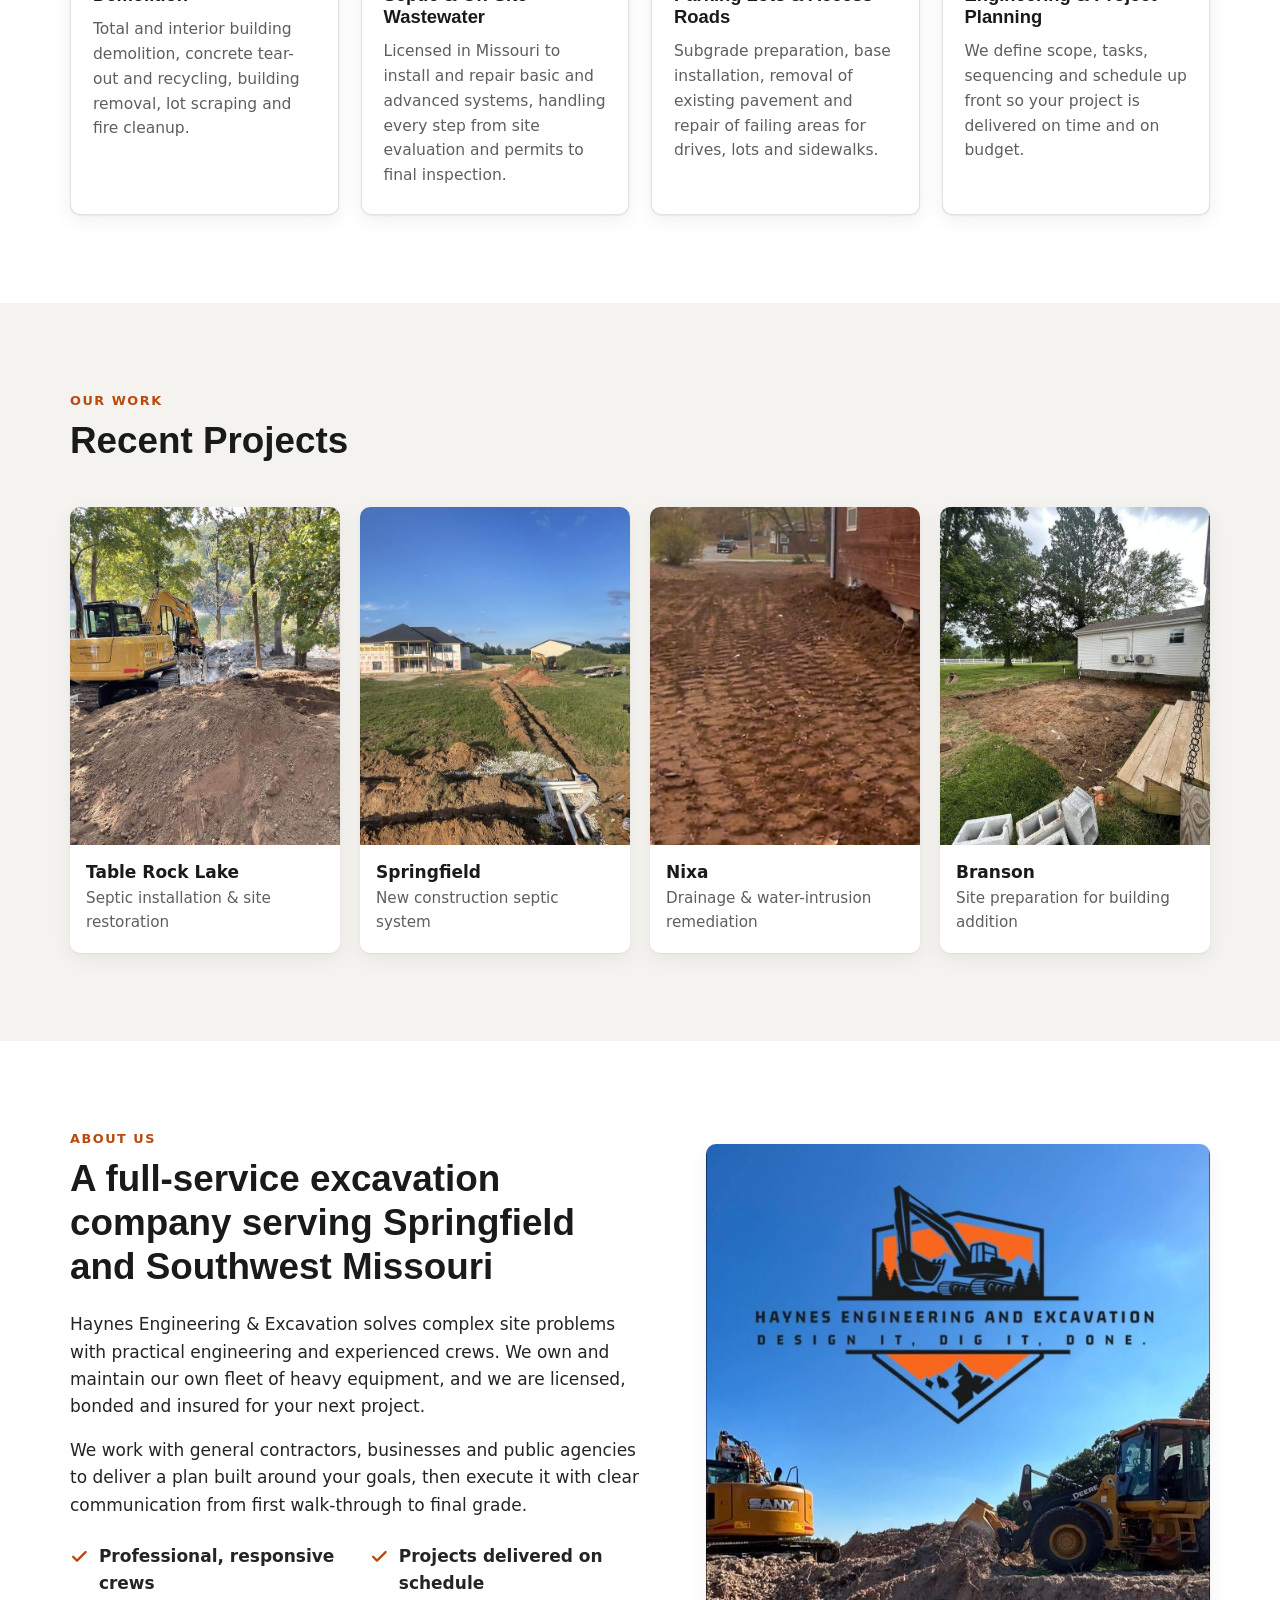
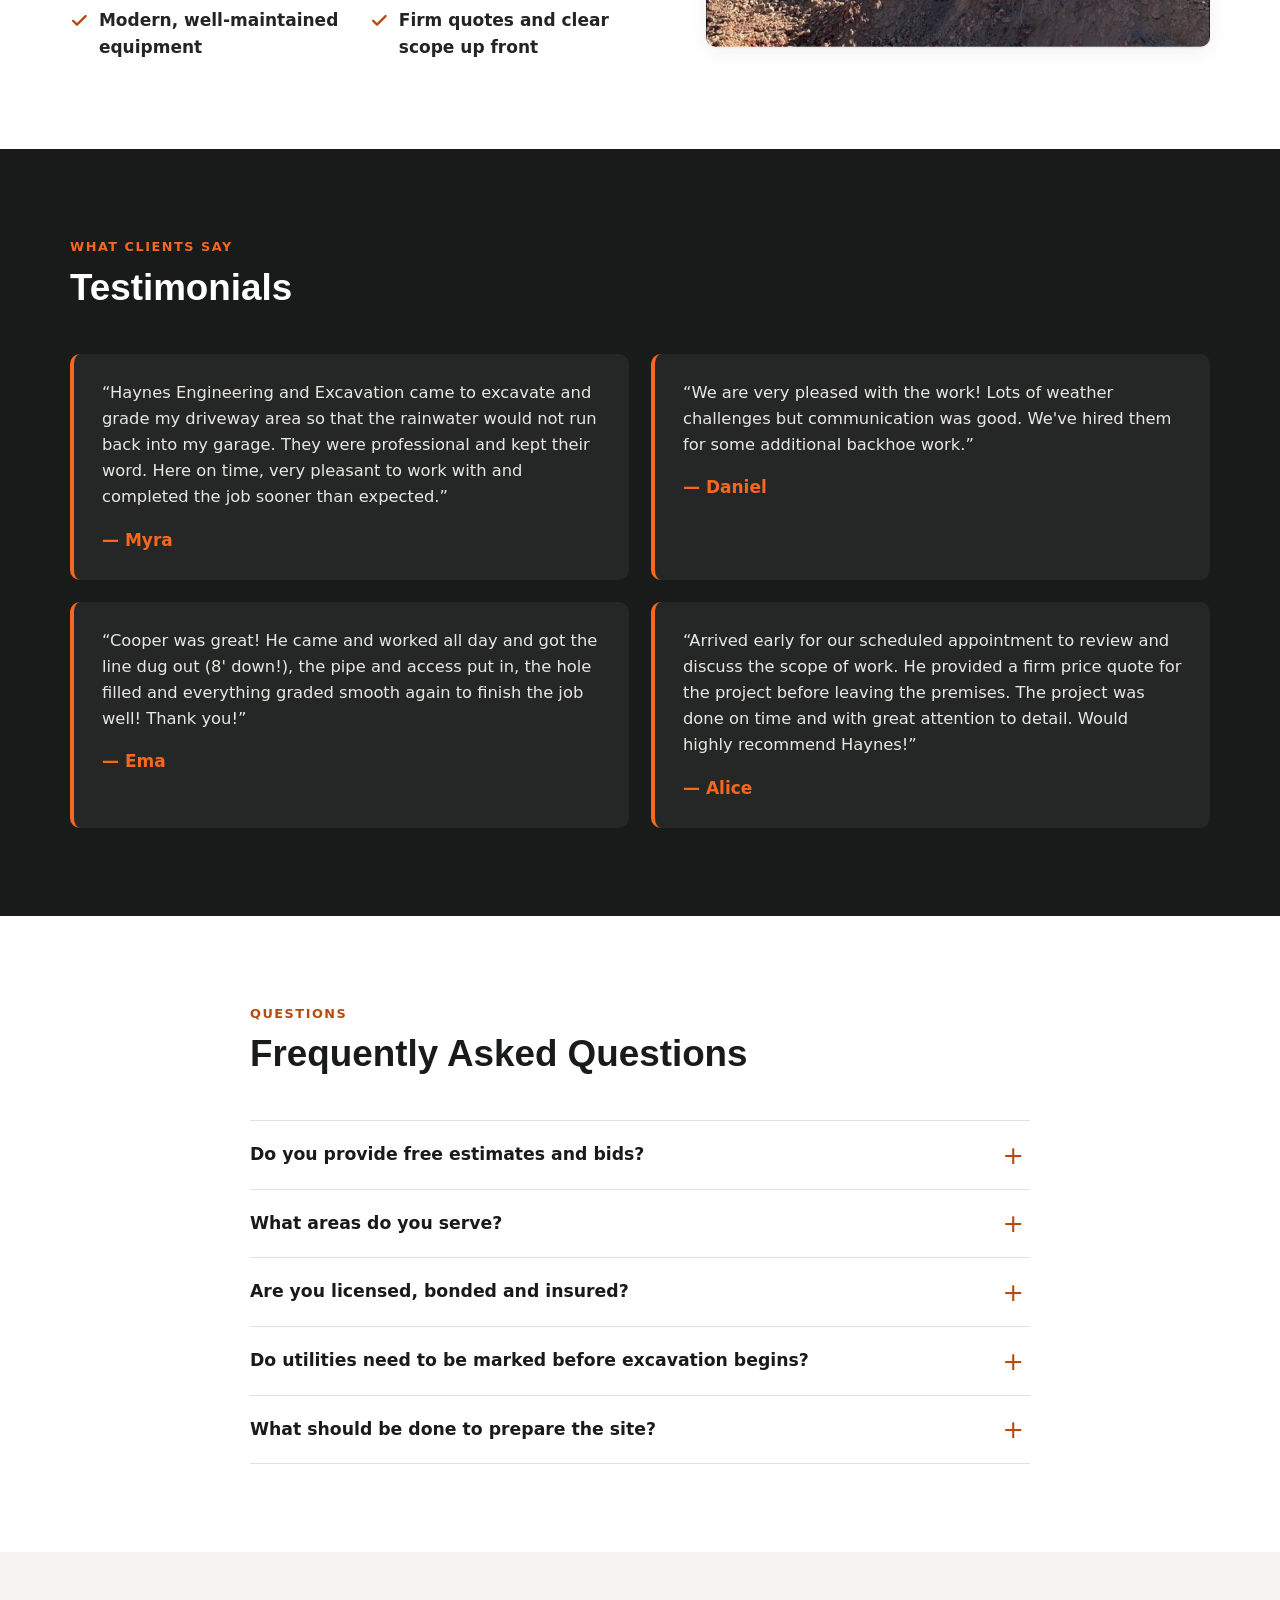
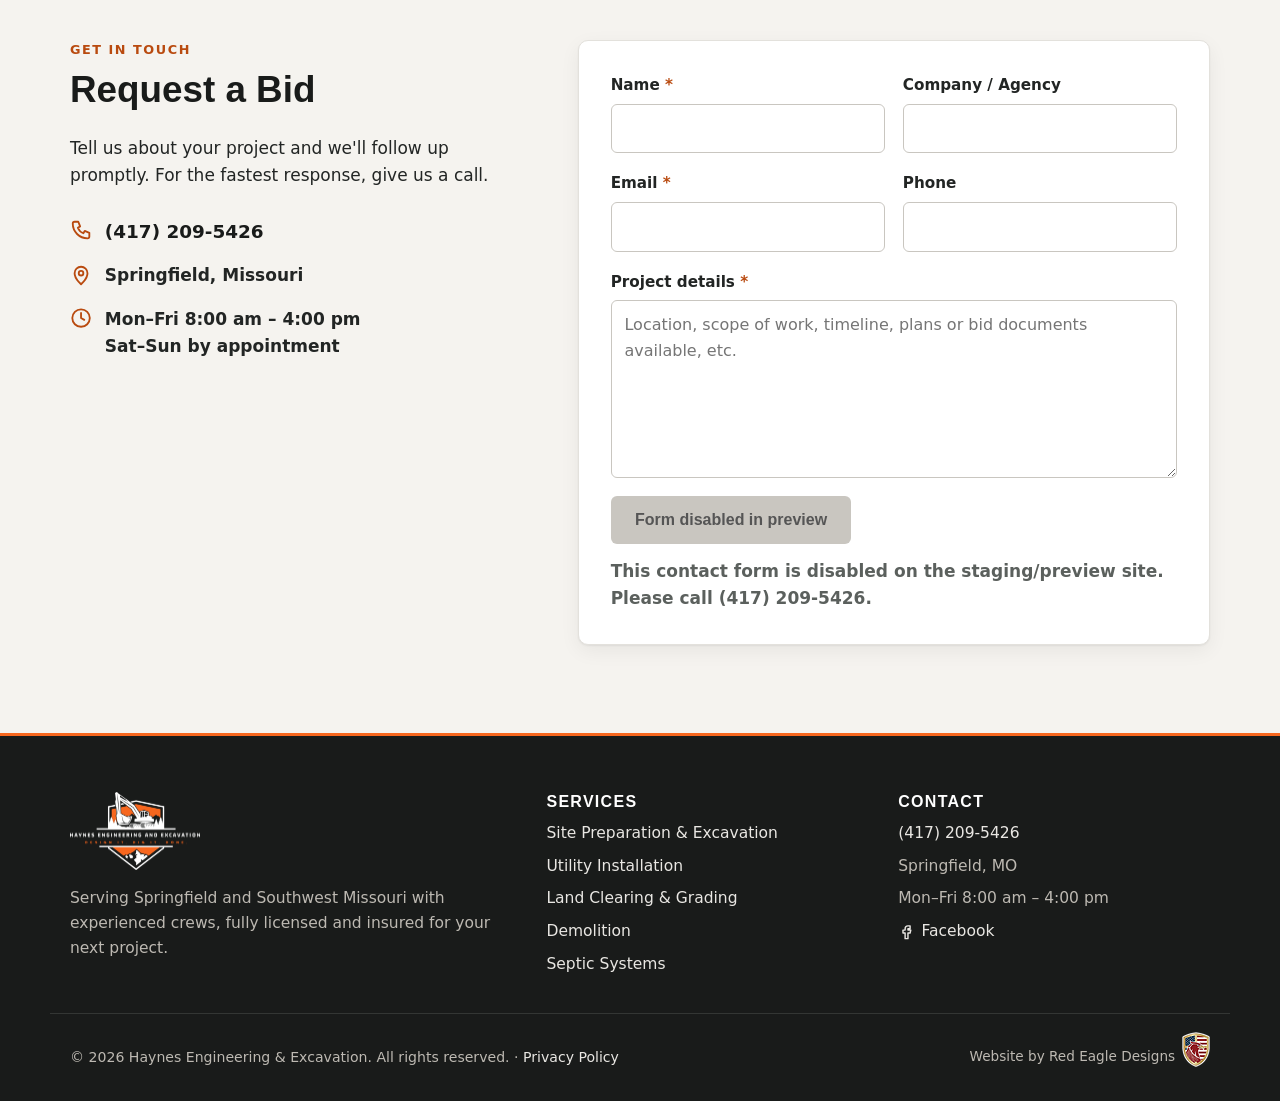
==== commit 586c7ec4: "Show the full hero image instead of cropping it to 4:3 - Drop the forced 4:3 crop so the 3-panel ima" ====
--- a/site/index.html
+++ b/site/index.html
@@ -96,7 +96,7 @@
         <p class="tagline">Design it. Dig it. Done.</p>
       </div>
       <figure class="hero-media">
-        <img src="assets/img/utility-trench-3.png" alt="Haynes crew installing an underground utility line in an excavated trench" width="1000" height="623">
+        <img src="assets/img/hero-site-work.jpg" alt="Excavator and dozer on a job site, a utility pipe laid in an open trench, and a finished graded site" width="1400" height="700">
       </figure>
     </div>
   </section>
--- a/site/assets/css/style.css
+++ b/site/assets/css/style.css
@@ -86,12 +86,12 @@
 .hero { background: linear-gradient(160deg, var(--charcoal) 0%, var(--charcoal-2) 100%); color: #e9e7e3; padding: 72px 0 80px; }
 .hero h1 { color: #fff; }
 .hero .eyebrow { color: var(--orange); }
-.hero-inner { display: grid; grid-template-columns: 1.1fr 1fr; gap: 56px; align-items: center; }
+.hero-inner { display: grid; grid-template-columns: 1fr 1.15fr; gap: 48px; align-items: center; }
 .lead { font-size: 1.15rem; color: #cfccc6; max-width: 38em; }
 .hero-actions { display: flex; flex-wrap: wrap; gap: 14px; margin: 28px 0 22px; }
 .tagline { font-weight: 700; letter-spacing: .14em; text-transform: uppercase; font-size: .85rem; color: var(--orange); margin: 0; }
 .hero-media { margin: 0; }
-.hero-media img { border-radius: var(--radius); box-shadow: 0 20px 50px rgba(0,0,0,.45); aspect-ratio: 4/3; object-fit: cover; width: 100%; }
+.hero-media img { border-radius: var(--radius); box-shadow: 0 20px 50px rgba(0,0,0,.45); width: 100%; height: auto; }
 
 /* Stats */
 .stats { background: var(--orange); color: var(--charcoal); }
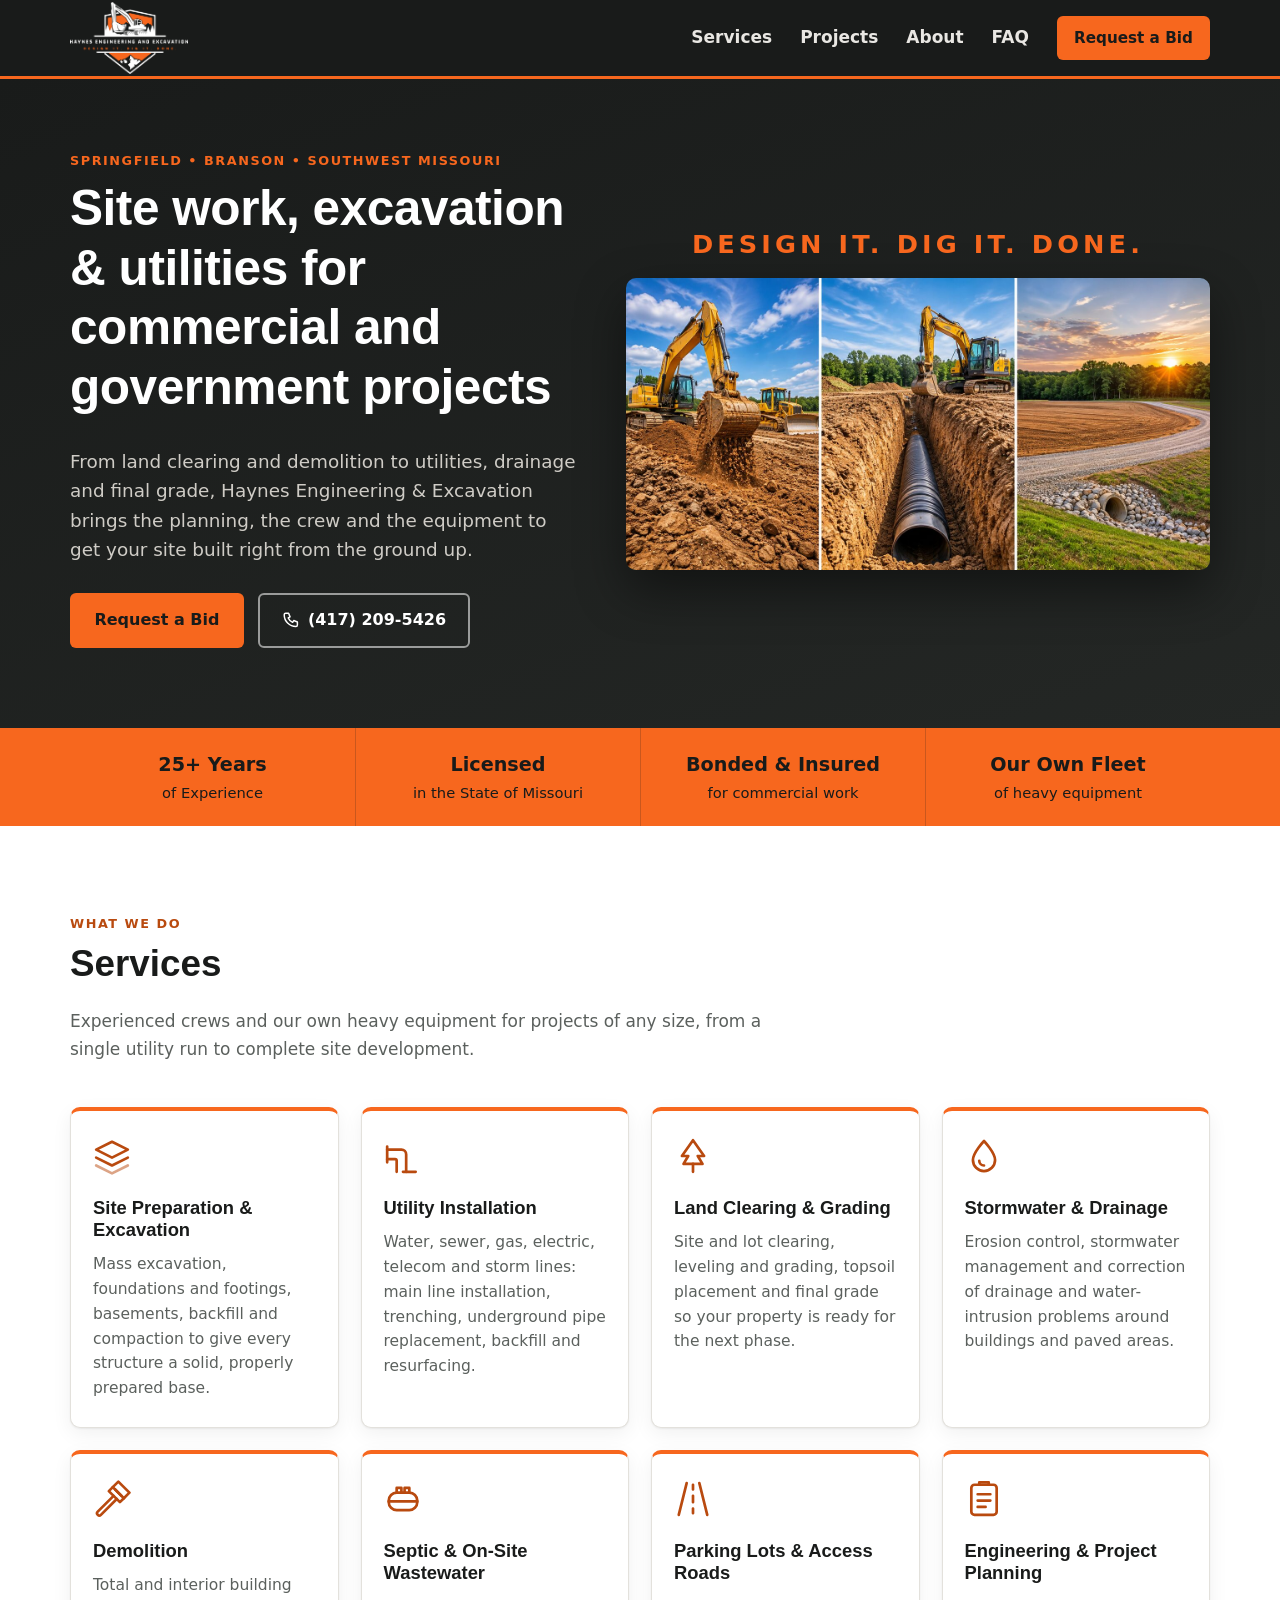
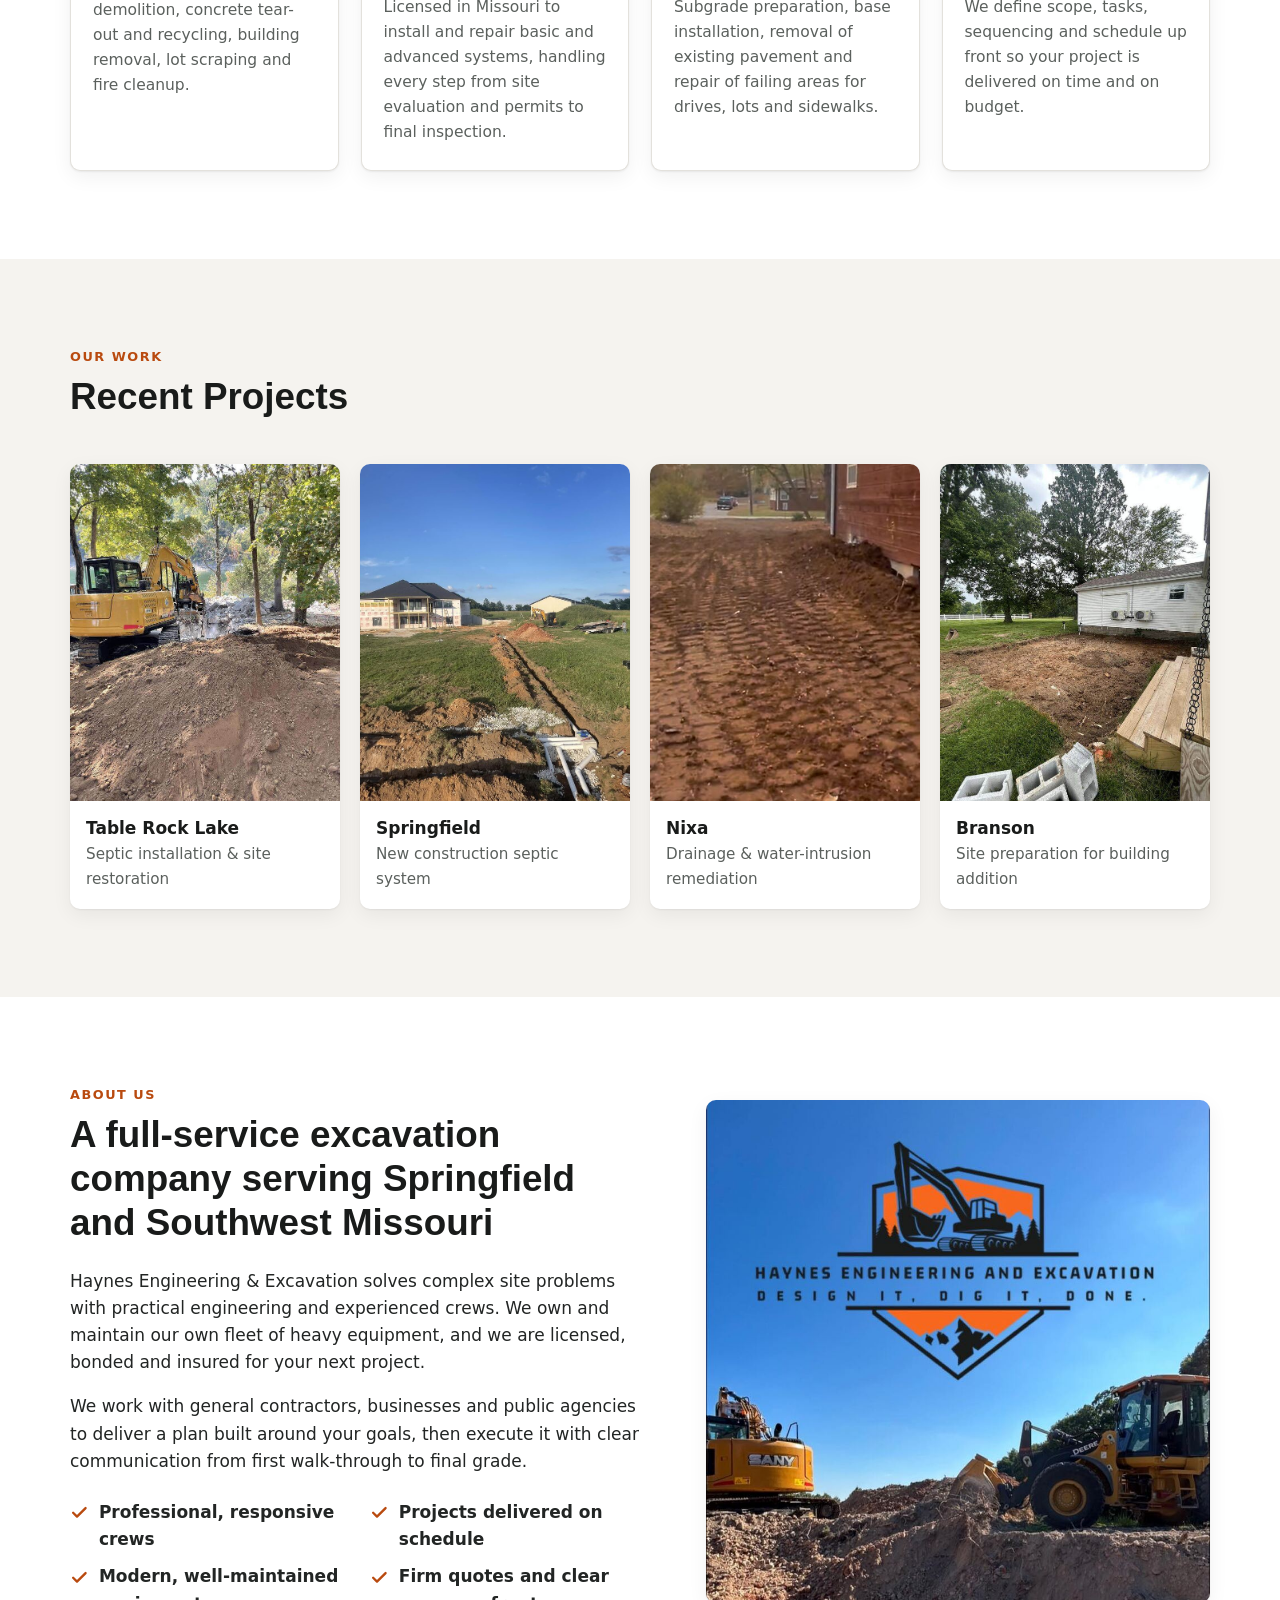
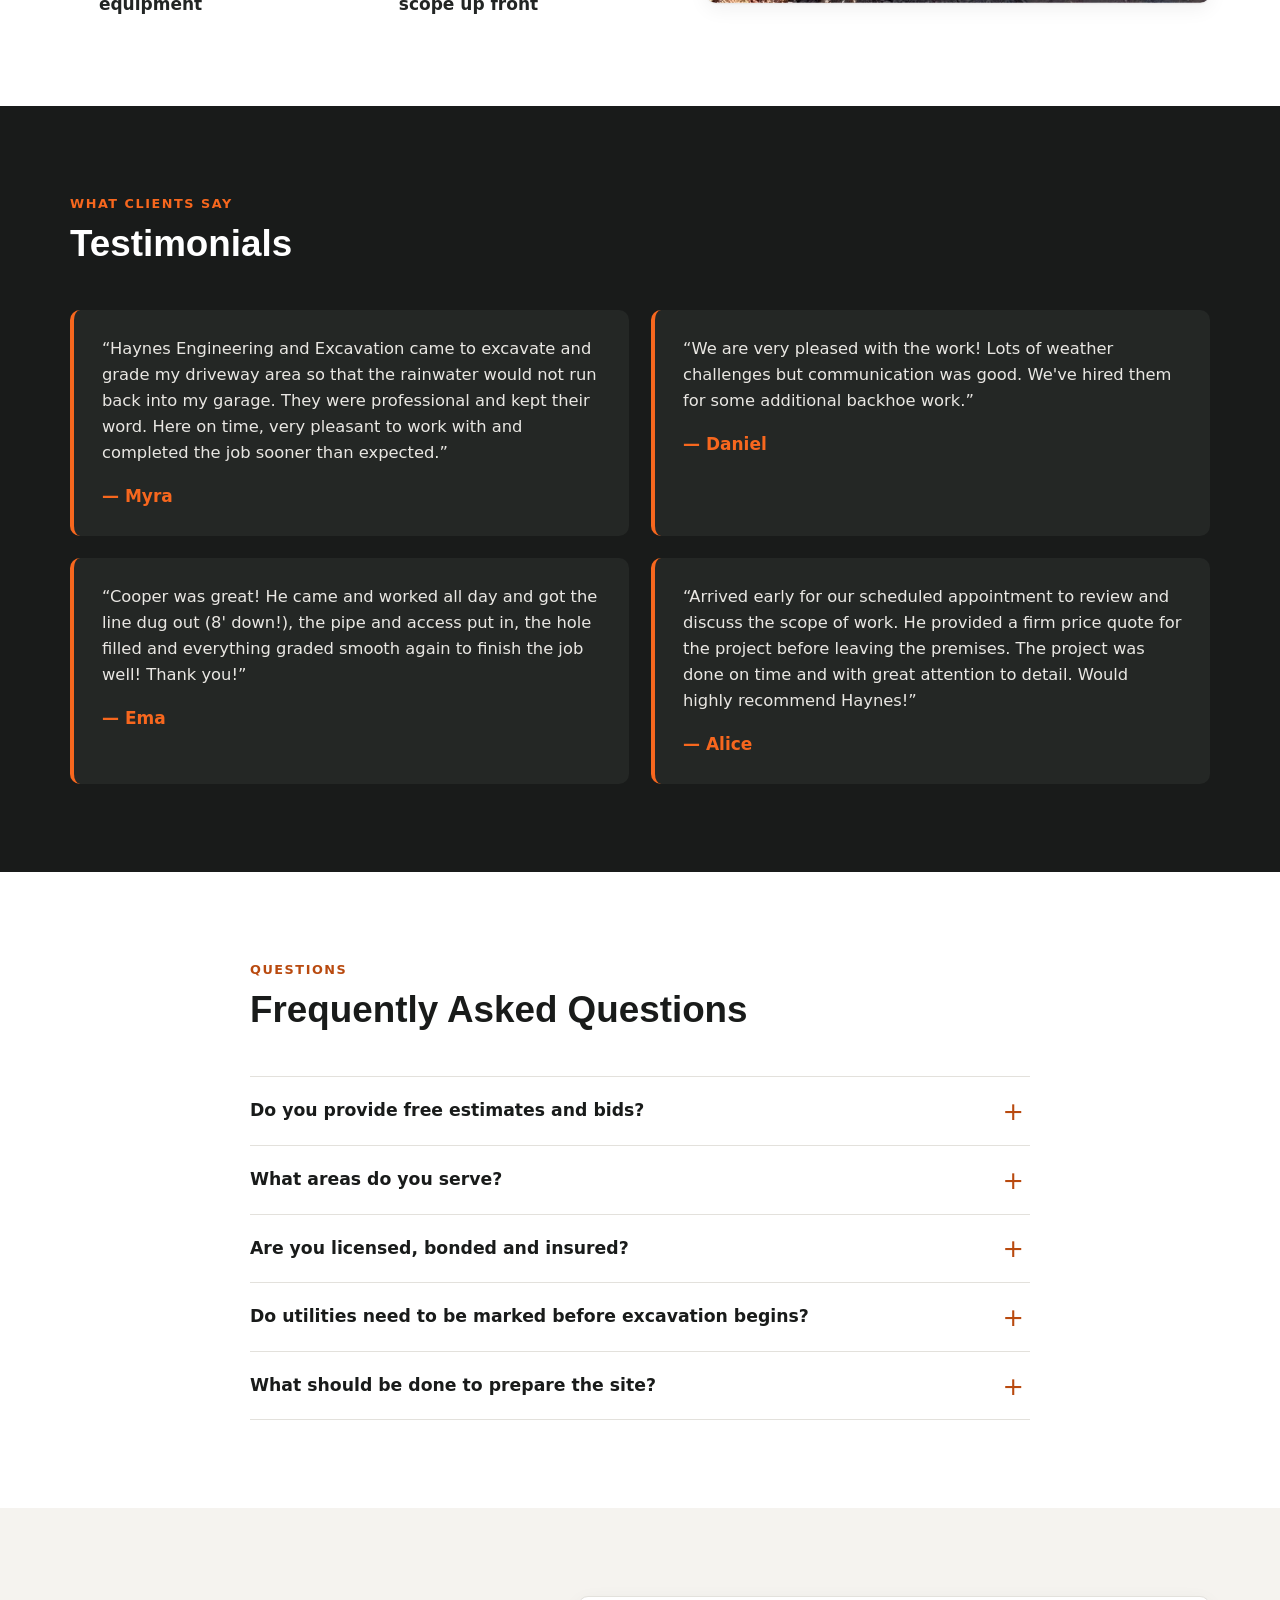
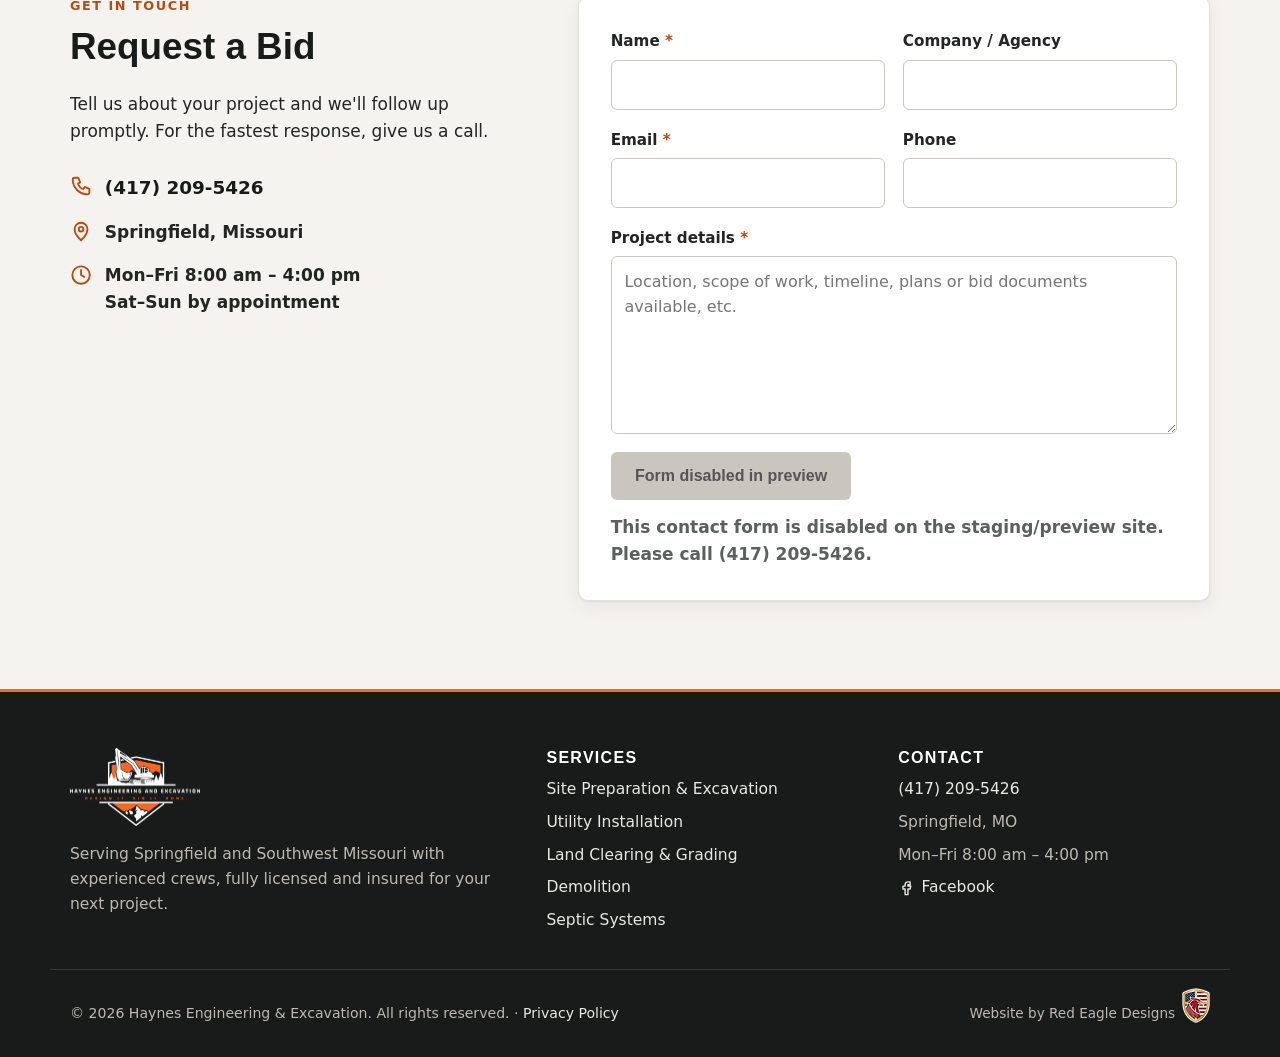
==== commit 983bdbf5: "Move the 'Design it. Dig it. Done.' tagline above the hero image and enlarge it Co-Authored-By: Clau" ====
--- a/site/index.html
+++ b/site/index.html
@@ -93,9 +93,9 @@
           <a href="#contact" class="btn btn-primary">Request a Bid</a>
           <a href="tel:+14172095426" class="btn btn-outline"><svg class="icon"><use href="#i-phone"/></svg>(417) 209-5426</a>
         </div>
+      </div>
+      <figure class="hero-media">
         <p class="tagline">Design it. Dig it. Done.</p>
-      </div>
-      <figure class="hero-media">
         <img src="assets/img/hero-site-work.jpg" alt="Excavator and dozer on a job site, a utility pipe laid in an open trench, and a finished graded site" width="1400" height="700">
       </figure>
     </div>
--- a/site/assets/css/style.css
+++ b/site/assets/css/style.css
@@ -88,8 +88,8 @@
 .hero .eyebrow { color: var(--orange); }
 .hero-inner { display: grid; grid-template-columns: 1fr 1.15fr; gap: 48px; align-items: center; }
 .lead { font-size: 1.15rem; color: #cfccc6; max-width: 38em; }
-.hero-actions { display: flex; flex-wrap: wrap; gap: 14px; margin: 28px 0 22px; }
-.tagline { font-weight: 700; letter-spacing: .14em; text-transform: uppercase; font-size: .85rem; color: var(--orange); margin: 0; }
+.hero-actions { display: flex; flex-wrap: wrap; gap: 14px; margin: 28px 0 0; }
+.tagline { font-weight: 800; letter-spacing: .16em; text-transform: uppercase; font-size: clamp(1.15rem, 2vw, 1.6rem); line-height: 1.2; color: var(--orange); margin: 0 0 18px; text-align: center; }
 .hero-media { margin: 0; }
 .hero-media img { border-radius: var(--radius); box-shadow: 0 20px 50px rgba(0,0,0,.45); width: 100%; height: auto; }
 
